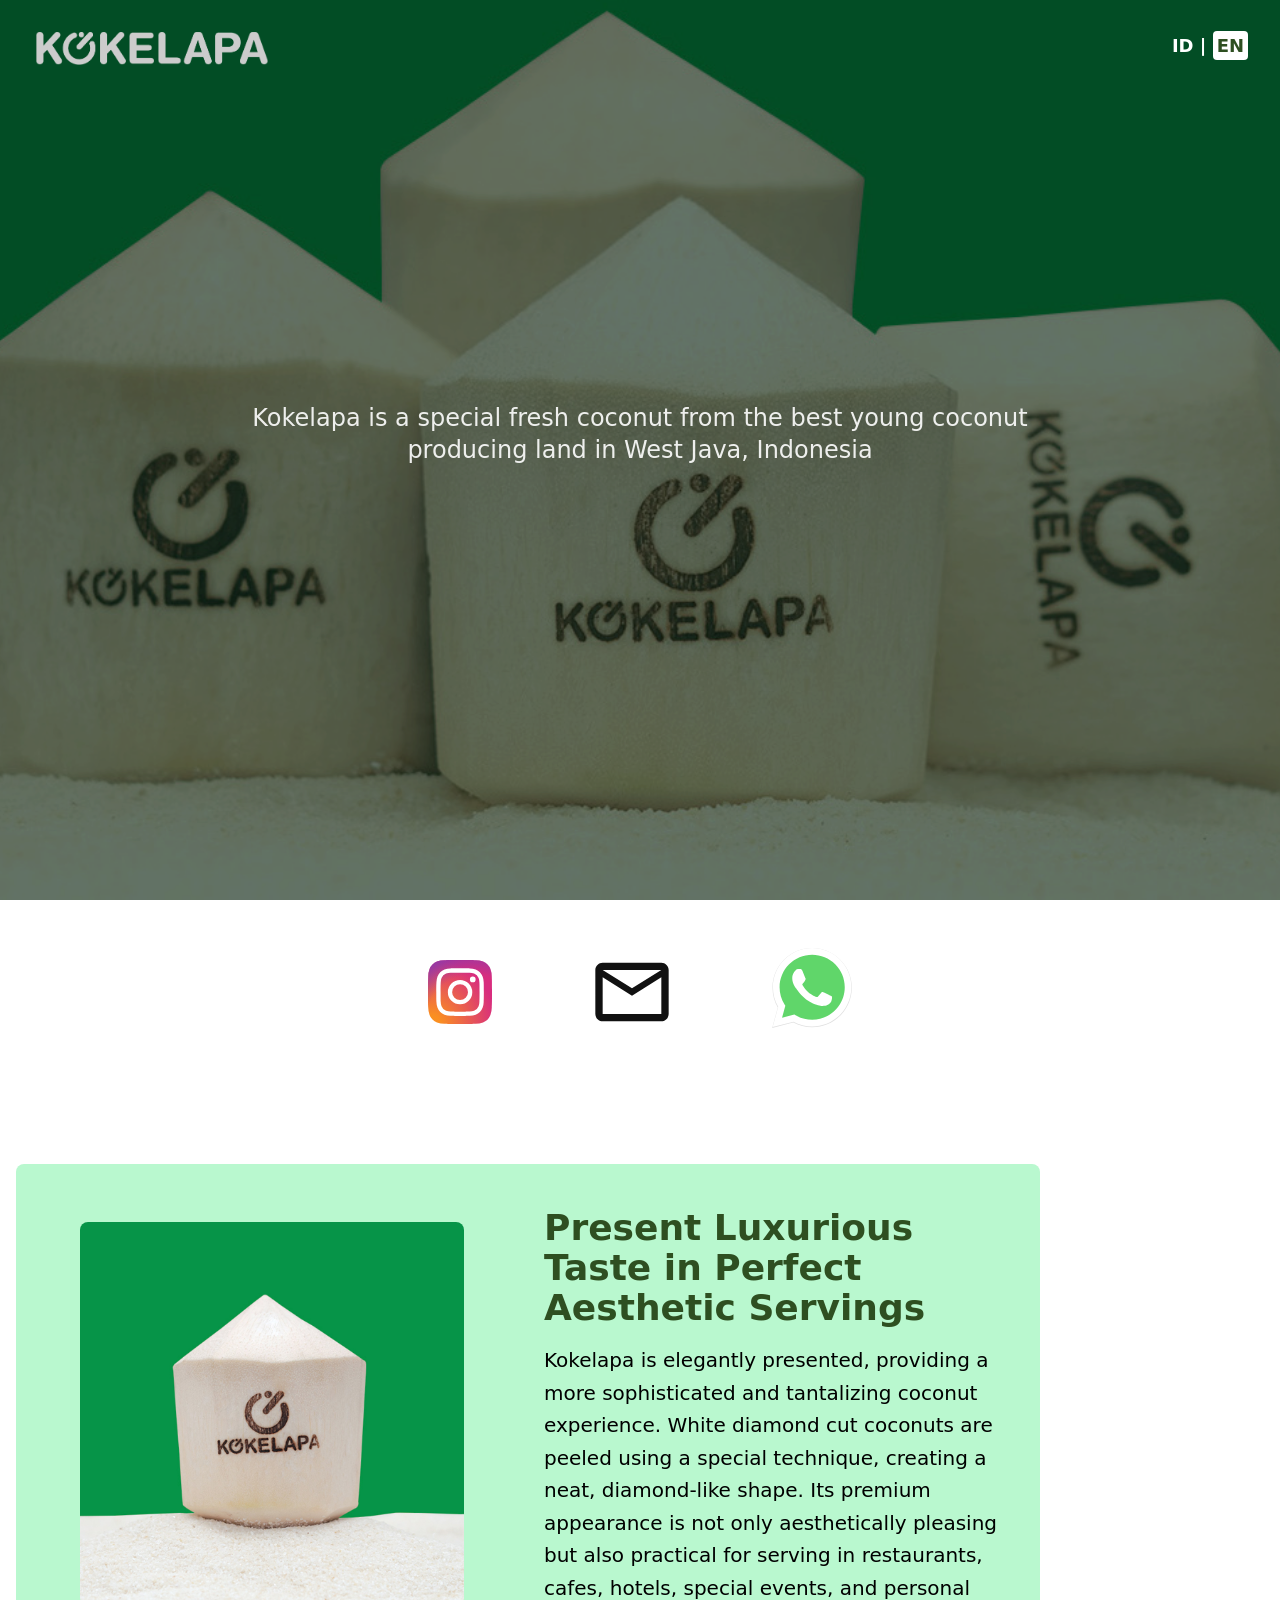
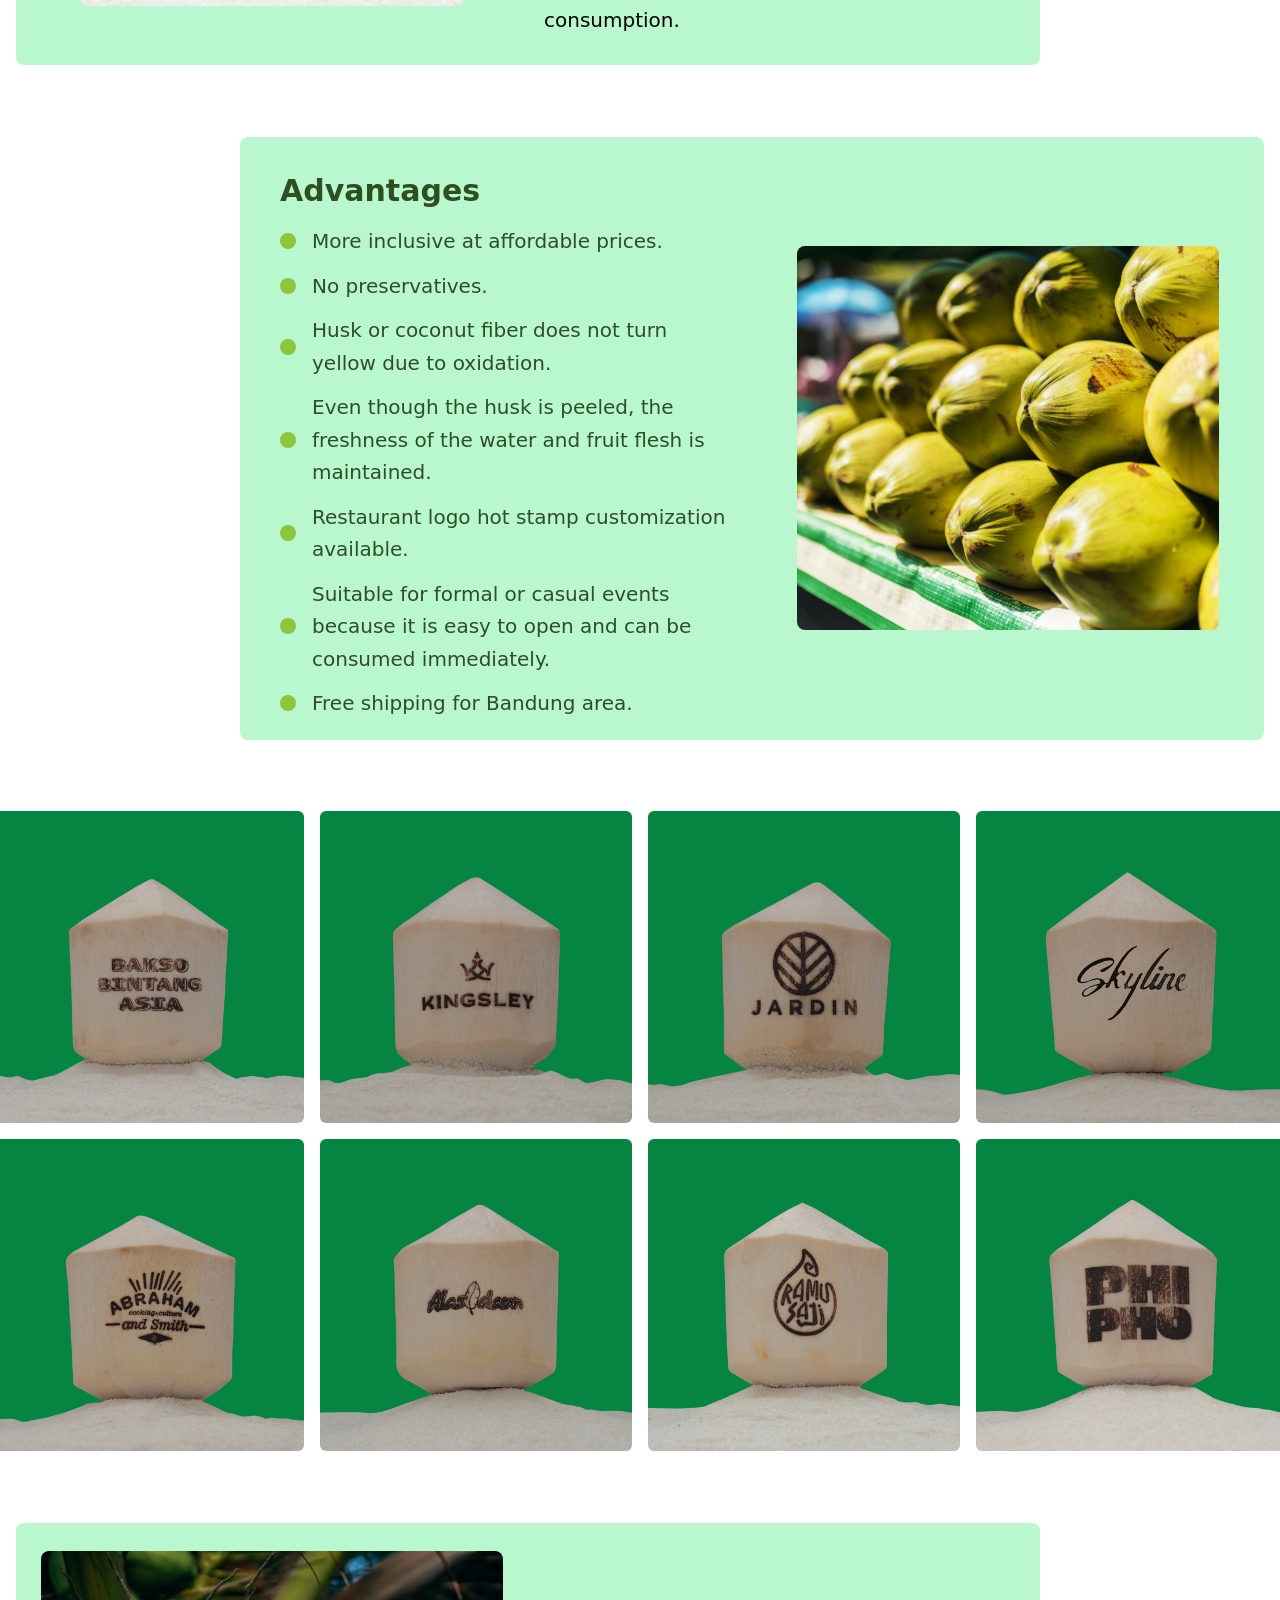
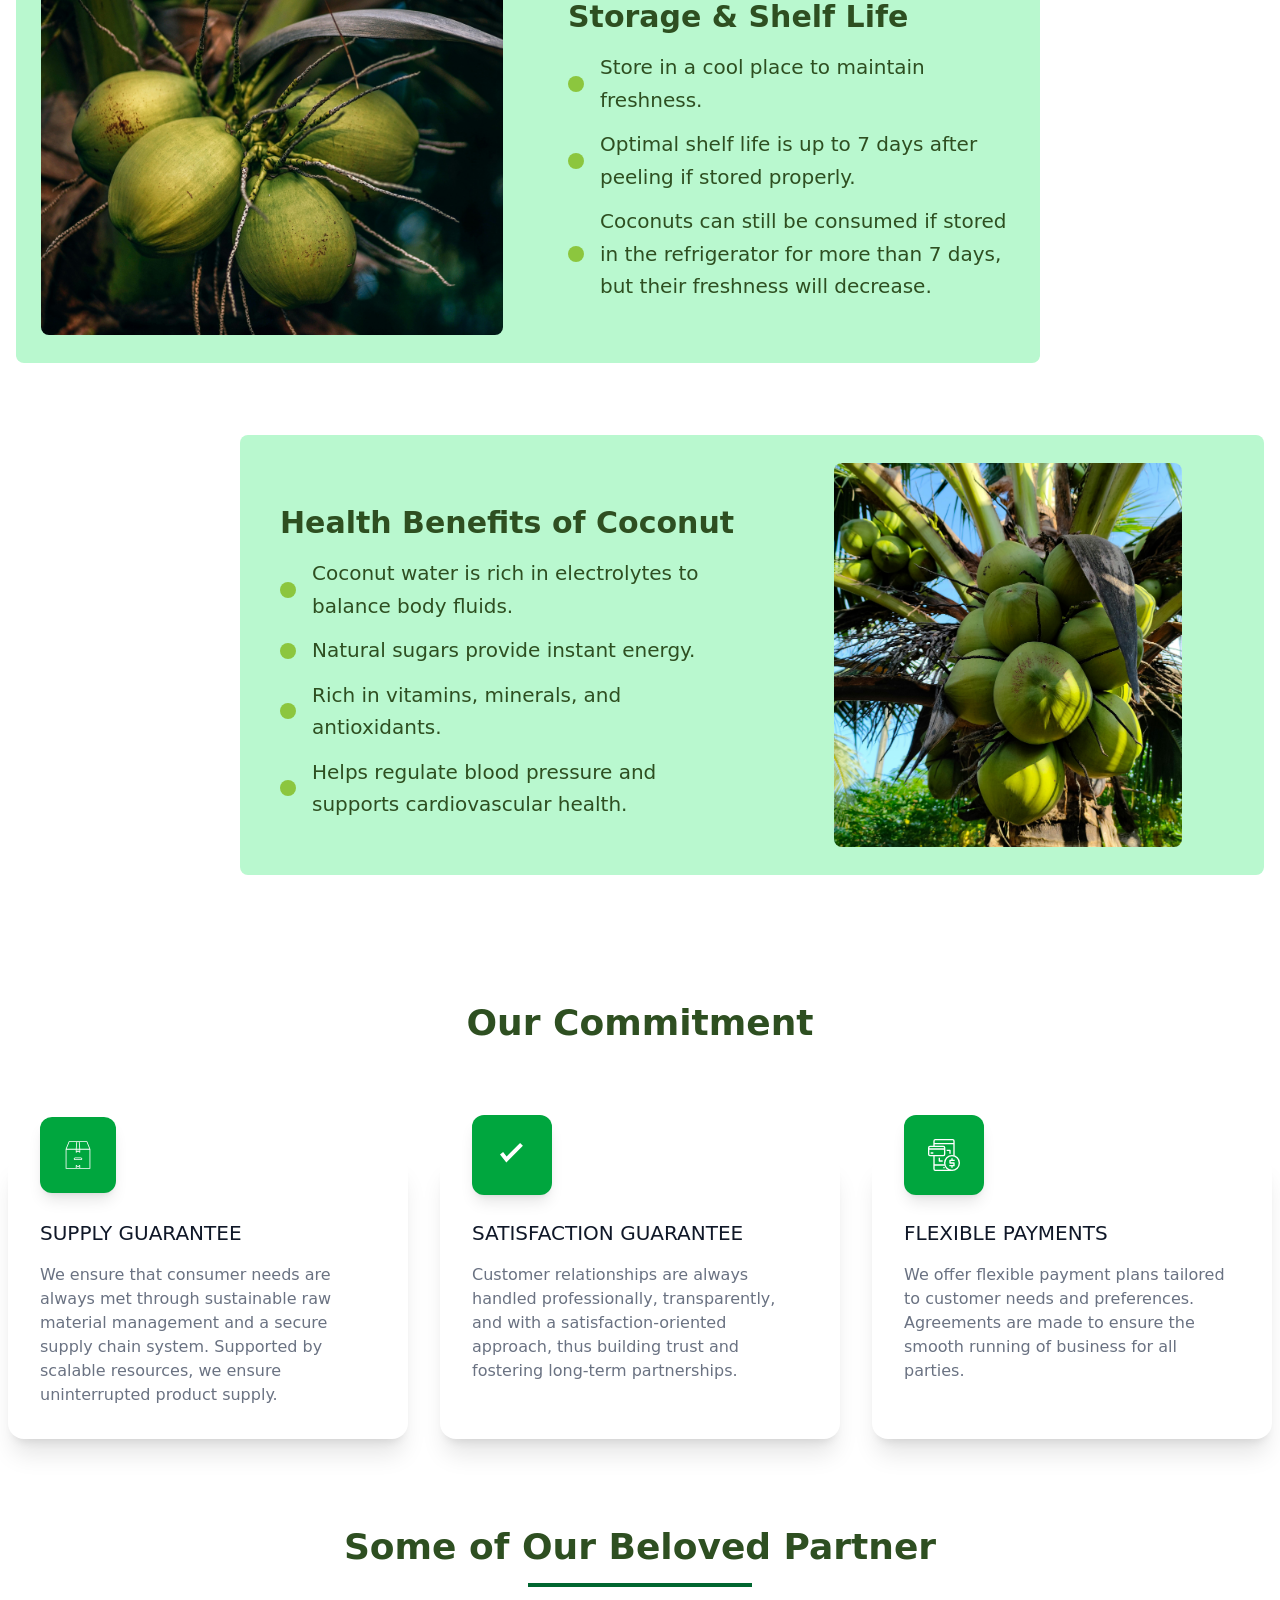
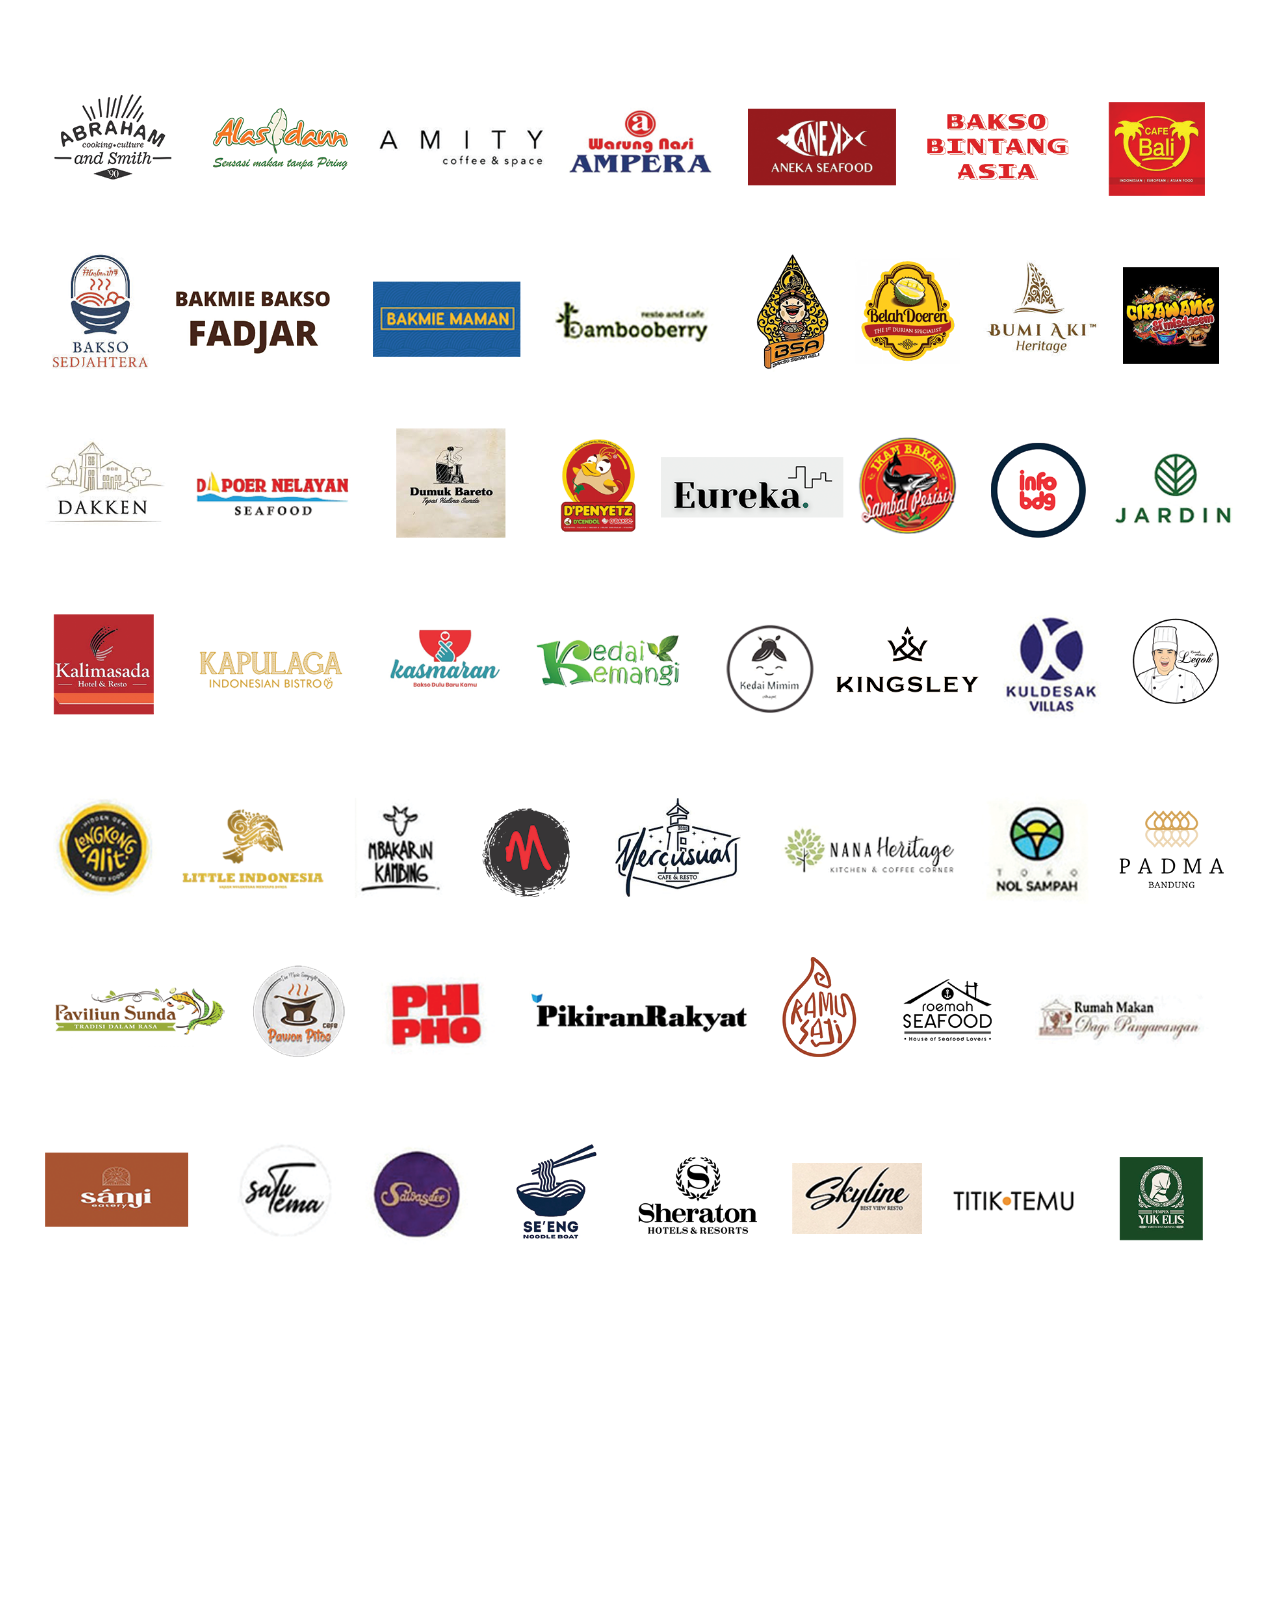
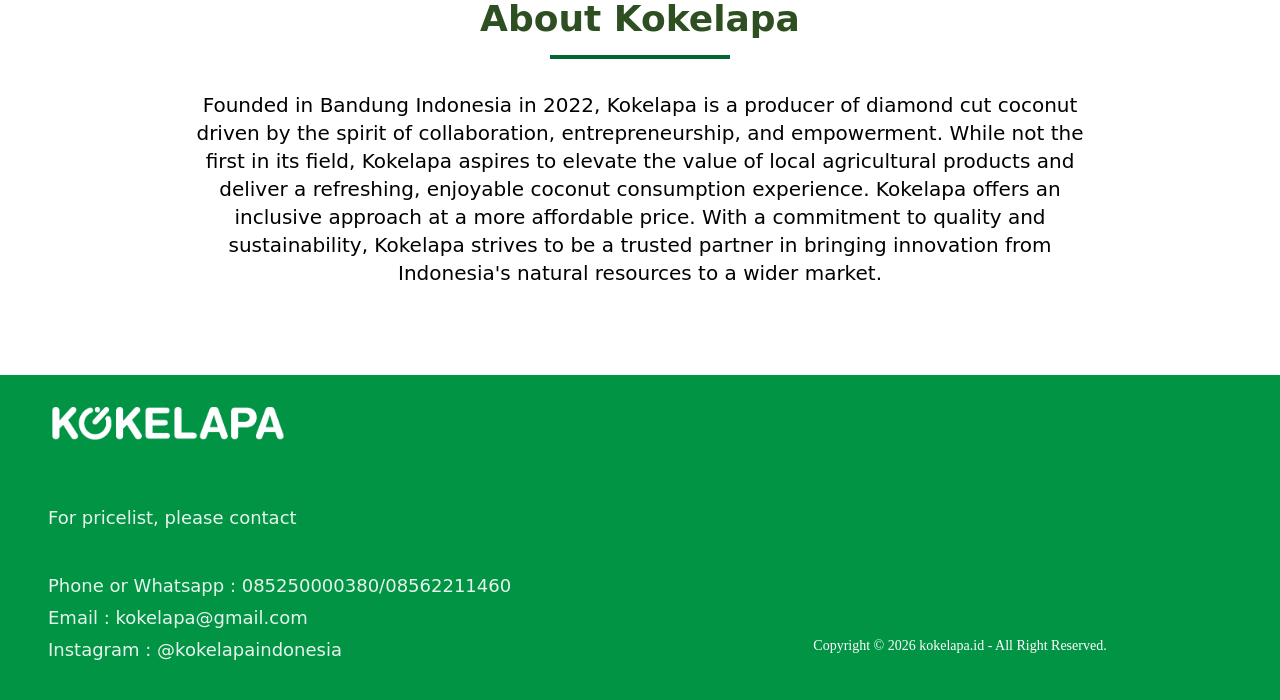
==== en/index.html @ 75dbfff6 "Update version english kokelapa" ====
<!doctype html>
<html lang="id-ID">
    <head>
    <meta charset="UTF-8"/>
    <meta name="viewport" content="width=device-width, initial-scale=1.0"/>
    <link rel="stylesheet" href="../assets/css/style.css" />
    <link href="../assets/images/favicon.png" rel="icon" type="image/ico" />
    <meta name="thumbnailUrl" content="../assets/images/shareicon.png" itemprop="thumbnailUrl" /> <!-- should update -->
    <link href="../assets/images/shareicon.jpg" /> <!-- should update -->
    <meta itemprop="image" content="../assets/imags/shareicon.png" /> <!-- should update -->
    <meta property="og:image" content="../assets/imags/shareicon.png" /> <!-- should update -->
    <meta name="twitter:image" content="../assets/imags/shareicon.png" /> <!-- should update -->
    <title>Kokelapa - Kelapa muda segar spesial dari tanah penghasil kelapa muda terbaik di Jawa Barat</title>
    <meta name="keywords" content="Kusen Aluminium Bandung, Jendela Aluminium Bandung, Pintu Sliding Bandung, harga jendela aluminium, harga pintu aluminium geser, pintu kusen aluminium, harga kusen dan pintu aluminium, harga kusen pintu aluminium, harga pintu geser aluminium, harga pintu sliding aluminium, pintu aluminium kamar mandi, jasa pasang kusen aluminium, harga kusen jendela aluminium, harga pintu kaca aluminium, pintu aluminium kaca, pintu aluminium minimalis, harga pintu aluminium kamar mandi, harga pintu kamar mandi aluminium, jual pintu aluminium, harga kusen aluminium per meter, pintu aluminium geser, harga jendela aluminium per meter, aluminium kusen, harga kusen jendela aluminium per meter, jendela aluminium, jual kusen aluminium, tukang kusen aluminium, harga jendela aluminium per m2, harga pintu dan kusen aluminium, jendela aluminium harga, pintu aluminium harga, pintu jendela aluminium, pintu kaca aluminium, pintu kamar mandi aluminium, harga kusen alumunium, jendela alumunium, kusen almunium, kusen aluminium harga, kusen jendela aluminium, pintu alumunium, harga pintu aluminium, pintu aluminium, jendela upvc conch, harga bahan kusen aluminium per batang, harga kusen aluminium per batang, pintu aluminum, alamat toko kusen aluminium di bandung, harga kusen aluminium di bandung, pintu geser aluminium, pintu lipat aluminium, kusen dan pintu aluminium, pintu sliding aluminium, aluminium bandung, jual jendela aluminium bandung, jasa kusen aluminium, nako aluminium, harga pintu aluminium per m2, desain aluminium, pasang kusen aluminium bandung, harga kusen jendela aluminium bandung, jasa pasang kusen aluminium bandung, pintu kaca aluminium bandung, harga bahan kusen aluminium bandung, harga kusen pintu aluminium bandung, toko kusen aluminium bandung, pintu kamar mandi aluminium bandung, harga pintu geser aluminium bandung, kusen aluminium cimahi, harga pintu aluminium 2 pintu, harga engineering door, kusen aluminium bandung timur, harga kusen pintu aluminium per meter, jual kusen aluminium bekas bandung, toko pintu aluminium terdekat, toko jendela aluminium terdekat, tukang kusen aluminium terdekat, harga pintu aluminium per unit, harga kusen aluminium per meter di bandung, pintu sliding aluminium 1 daun, jual kusen aluminium terdekat, jasa tukang kusen aluminium, harga kusen aluminium bandung 2020, pintu casement, harga 1 set kusen pintu aluminium, harga jendela aluminium sudah jadi, kusen aluminium bekas bandung, kusen pintu aluminium terdekat, toko kusen aluminium terdekat, kusen aluminium terdekat, Pintu aluminium berkualitas, tukang pintu aluminium terdekat, jual pintu aluminium terdekat, jendela aluminium terdekat, pintu sliding alexindo, harga kusen aluminium bandung 2021, harga pintu aluminium 2022, harga kusen aluminium 2022, besi berkualitas tinggi, harga inkalum per meter, Desain kusen aluminium modern, Pemasangan kusen aluminium, Kusen aluminium berkualitas, Kusen aluminium anti rayap" itemprop="keywords"> <!-- should update -->
    <meta property="og:title" content="Kelapa muda segar spesial dari tanah penghasil kelapa muda terbaik di Jawa Barat" />
    <meta name="twitter:title" content="Kelapa muda segar spesial dari tanah penghasil kelapa muda terbaik di Jawa Barat" />
    <meta name="description" content="Kelapa muda segar spesial dari tanah penghasil kelapa muda terbaik di Jawa Barat" itemprop="description">
    <link rel="canonical" href="https://kokelapa.id" />
    <meta name="robots" content="index,follow" />
    <meta name="googlebot-news" content="index,follow" />
    <meta name="googlebot" content="index,follow" />
    <meta name="language" content="id" />
    <meta name="geo.country" content="id" />
    <meta http-equiv="content-language" content="In-Id" />
    <meta name="geo.placename" content="Indonesia" />
    <meta name="theme-color" content="#009444">
    </head>
    <body>
        <!-- Start Headline -->
        <section class="@container">
            <div class="relative @xs:@sm:h-[75vh] @md:@lg:@xl:@2xl:h-screen w-full flex items-center justify-center bg-green-700 overflow-hidden">
                <div class="absolute inset-0 z-0">
                    <img src="../assets/images/kokelapa-34.jpg" alt="headline" class="w-full h-full object-cover object-center opacity-80" style="filter: brightness(.8);"/>
                    <div class="absolute inset-0 px-8 py-8 bg-black/20">
                        <img src="../assets/images/logo_kokelapa_white.png" alt="headline" class="w-60 object-cover object-center @xs:@sm:hidden @md:@lg:@xl:@2xl:block">
                    </div>
                    <div class="absolute inset-0 right-0 px-8 py-8 bg-black/20">
                        <p class="font-extrabold text-lg object-center object-cover text-right text-white">
                            <a href="../" target="_blank" aria-label="Bahasa Indonesia">ID</a> | <a href="#" class="bg-white text-greenlantern p-1 rounded-sm" target="_blank" aria-label="Bahasa Inggris">EN</a>
                        </p>
                    </div>
                </div>
                <div class="relative z-10 text-center px-4 max-w-4xl">
                    <h1 class="@3xs:@2xs:@xs:@sm:@xs:@sm:text-base @md:@lg:@xl:@2xl:text-2xl text-white/90 mb-8 font-medium">Kokelapa is a special fresh coconut from the best young coconut producing land in West Java, Indonesia</h1>
                </div>
            </div>
        </section>
        <!-- End Headline -->

        <!-- Start Action Call -->
        <section class="@container">
            <div class="flex items-center justify-center">
                <div class="pb-14 relative"> 
                    <div class="max-w-full mx-auto relative py-12"> 
                        <div class="max-w-xl mx-auto text-center flex @3xs:@2xs:@xs:@sm:gap-10 @md:@lg:@xl:@xl:@2xl:gap-24"> 
                            <a class="flex justify-center items-center" href="https://www.instagram.com/kokelapaindonesia/" aria-label="Instagram Kokelapa" target="_blank">
                                <svg xmlns="http://www.w3.org/2000/svg" class="w-16 h-16" viewBox="0 0 102 102" id="instagram">
                                    <defs>
                                        <radialGradient id="a" cx="6.601" cy="99.766" r="129.502" gradientUnits="userSpaceOnUse">
                                        <stop offset=".09" stop-color="#fa8f21"></stop>
                                        <stop offset=".78" stop-color="#d82d7e"></stop>
                                        </radialGradient>
                                        <radialGradient id="b" cx="70.652" cy="96.49" r="113.963" gradientUnits="userSpaceOnUse">
                                        <stop offset=".64" stop-color="#8c3aaa" stop-opacity="0"></stop>
                                        <stop offset="1" stop-color="#8c3aaa"></stop>
                                        </radialGradient>
                                    </defs>
                                    <path fill="url(#a)" d="M25.865,101.639A34.341,34.341,0,0,1,14.312,99.5a19.329,19.329,0,0,1-7.154-4.653A19.181,19.181,0,0,1,2.5,87.694,34.341,34.341,0,0,1,.364,76.142C.061,69.584,0,67.617,0,51s.067-18.577.361-25.14A34.534,34.534,0,0,1,2.5,14.312,19.4,19.4,0,0,1,7.154,7.154,19.206,19.206,0,0,1,14.309,2.5,34.341,34.341,0,0,1,25.862.361C32.422.061,34.392,0,51,0s18.577.067,25.14.361A34.534,34.534,0,0,1,87.691,2.5a19.254,19.254,0,0,1,7.154,4.653A19.267,19.267,0,0,1,99.5,14.309a34.341,34.341,0,0,1,2.14,11.553c.3,6.563.361,8.528.361,25.14s-.061,18.577-.361,25.14A34.5,34.5,0,0,1,99.5,87.694,20.6,20.6,0,0,1,87.691,99.5a34.342,34.342,0,0,1-11.553,2.14c-6.557.3-8.528.361-25.14.361s-18.577-.058-25.134-.361"></path>
                                    <path fill="url(#b)" d="M25.865,101.639A34.341,34.341,0,0,1,14.312,99.5a19.329,19.329,0,0,1-7.154-4.653A19.181,19.181,0,0,1,2.5,87.694,34.341,34.341,0,0,1,.364,76.142C.061,69.584,0,67.617,0,51s.067-18.577.361-25.14A34.534,34.534,0,0,1,2.5,14.312,19.4,19.4,0,0,1,7.154,7.154,19.206,19.206,0,0,1,14.309,2.5,34.341,34.341,0,0,1,25.862.361C32.422.061,34.392,0,51,0s18.577.067,25.14.361A34.534,34.534,0,0,1,87.691,2.5a19.254,19.254,0,0,1,7.154,4.653A19.267,19.267,0,0,1,99.5,14.309a34.341,34.341,0,0,1,2.14,11.553c.3,6.563.361,8.528.361,25.14s-.061,18.577-.361,25.14A34.5,34.5,0,0,1,99.5,87.694,20.6,20.6,0,0,1,87.691,99.5a34.342,34.342,0,0,1-11.553,2.14c-6.557.3-8.528.361-25.14.361s-18.577-.058-25.134-.361"></path>
                                    <path fill="#fff" d="M461.114,477.413a12.631,12.631,0,1,1,12.629,12.632,12.631,12.631,0,0,1-12.629-12.632m-6.829,0a19.458,19.458,0,1,0,19.458-19.458,19.457,19.457,0,0,0-19.458,19.458m35.139-20.229a4.547,4.547,0,1,0,4.549-4.545h0a4.549,4.549,0,0,0-4.547,4.545m-30.99,51.074a20.943,20.943,0,0,1-7.037-1.3,12.547,12.547,0,0,1-7.193-7.19,20.923,20.923,0,0,1-1.3-7.037c-.184-3.994-.22-5.194-.22-15.313s.04-11.316.22-15.314a21.082,21.082,0,0,1,1.3-7.037,12.54,12.54,0,0,1,7.193-7.193,20.924,20.924,0,0,1,7.037-1.3c3.994-.184,5.194-.22,15.309-.22s11.316.039,15.314.221a21.082,21.082,0,0,1,7.037,1.3,12.541,12.541,0,0,1,7.193,7.193,20.926,20.926,0,0,1,1.3,7.037c.184,4,.22,5.194.22,15.314s-.037,11.316-.22,15.314a21.023,21.023,0,0,1-1.3,7.037,12.547,12.547,0,0,1-7.193,7.19,20.925,20.925,0,0,1-7.037,1.3c-3.994.184-5.194.22-15.314.22s-11.316-.037-15.309-.22m-.314-68.509a27.786,27.786,0,0,0-9.2,1.76,19.373,19.373,0,0,0-11.083,11.083,27.794,27.794,0,0,0-1.76,9.2c-.187,4.04-.229,5.332-.229,15.623s.043,11.582.229,15.623a27.793,27.793,0,0,0,1.76,9.2,19.374,19.374,0,0,0,11.083,11.083,27.813,27.813,0,0,0,9.2,1.76c4.042.184,5.332.229,15.623.229s11.582-.043,15.623-.229a27.8,27.8,0,0,0,9.2-1.76,19.374,19.374,0,0,0,11.083-11.083,27.716,27.716,0,0,0,1.76-9.2c.184-4.043.226-5.332.226-15.623s-.043-11.582-.226-15.623a27.786,27.786,0,0,0-1.76-9.2,19.379,19.379,0,0,0-11.08-11.083,27.748,27.748,0,0,0-9.2-1.76c-4.041-.185-5.332-.229-15.621-.229s-11.583.043-15.626.229" transform="translate(-422.637 -426.196)"></path>
                                </svg>
                            </a>
                            <a class="flex justify-center items-center" href="mailto:kokelapa@gmail.com" aria-label="Email Kokelapa" target="_blank">
                                <svg xmlns="http://www.w3.org/2000/svg" class="w-22 h-22" viewBox="0 0 24 24" id="email">
                                    <path fill="none" d="M0 0h24v24H0V0z"></path>
                                    <path fill="#111" d="M22 6c0-1.1-.9-2-2-2H4c-1.1 0-2 .9-2 2v12c0 1.1.9 2 2 2h16c1.1 0 2-.9 2-2V6zm-2 0l-8 5-8-5h16zm0 12H4V8l8 5 8-5v10z"></path>
                                </svg>
                            </a>
                            <a href="https://api.whatsapp.com/send/?phone=6285250000380&text=Halo+kokelapa&type=phone_number&app_absent=0" target="_blank" aria-label="Whatsapp Kokelapa">
                                <svg xmlns="http://www.w3.org/2000/svg" class="w-20 h-20" viewBox="0 0 1219.547 1225.016" id="whatsapp">
                                    <path fill="#E0E0E0" d="M1041.858 178.02C927.206 63.289 774.753.07 612.325 0 277.617 0 5.232 272.298 5.098 606.991c-.039 106.986 27.915 211.42 81.048 303.476L0 1225.016l321.898-84.406c88.689 48.368 188.547 73.855 290.166 73.896h.258.003c334.654 0 607.08-272.346 607.222-607.023.056-162.208-63.052-314.724-177.689-429.463zm-429.533 933.963h-.197c-90.578-.048-179.402-24.366-256.878-70.339l-18.438-10.93-191.021 50.083 51-186.176-12.013-19.087c-50.525-80.336-77.198-173.175-77.16-268.504.111-278.186 226.507-504.503 504.898-504.503 134.812.056 261.519 52.604 356.814 147.965 95.289 95.36 147.728 222.128 147.688 356.948-.118 278.195-226.522 504.543-504.693 504.543z"></path>
                                    <linearGradient id="a" x1="609.77" x2="609.77" y1="1190.114" y2="21.084" gradientUnits="userSpaceOnUse">
                                        <stop offset="0" stop-color="#20b038"></stop>
                                        <stop offset="1" stop-color="#60d66a"></stop>
                                    </linearGradient>
                                    <path fill="#60D66A" d="M27.875 1190.114l82.211-300.18c-50.719-87.852-77.391-187.523-77.359-289.602.133-319.398 260.078-579.25 579.469-579.25 155.016.07 300.508 60.398 409.898 169.891 109.414 109.492 169.633 255.031 169.57 409.812-.133 319.406-260.094 579.281-579.445 579.281-.023 0 .016 0 0 0h-.258c-96.977-.031-192.266-24.375-276.898-70.5l-307.188 80.548z"></path>
                                    <path fill="#FFF" fill-rule="evenodd" d="M462.273 349.294c-11.234-24.977-23.062-25.477-33.75-25.914-8.742-.375-18.75-.352-28.742-.352-10 0-26.25 3.758-39.992 18.766-13.75 15.008-52.5 51.289-52.5 125.078 0 73.797 53.75 145.102 61.242 155.117 7.5 10 103.758 166.266 256.203 226.383 126.695 49.961 152.477 40.023 179.977 37.523s88.734-36.273 101.234-71.297c12.5-35.016 12.5-65.031 8.75-71.305-3.75-6.25-13.75-10-28.75-17.5s-88.734-43.789-102.484-48.789-23.75-7.5-33.75 7.516c-10 15-38.727 48.773-47.477 58.773-8.75 10.023-17.5 11.273-32.5 3.773-15-7.523-63.305-23.344-120.609-74.438-44.586-39.75-74.688-88.844-83.438-103.859-8.75-15-.938-23.125 6.586-30.602 6.734-6.719 15-17.508 22.5-26.266 7.484-8.758 9.984-15.008 14.984-25.008 5-10.016 2.5-18.773-1.25-26.273s-32.898-81.67-46.234-111.326z" clip-rule="evenodd"></path>
                                    <path fill="#FFF" d="M1036.898 176.091C923.562 62.677 772.859.185 612.297.114 281.43.114 12.172 269.286 12.039 600.137 12 705.896 39.633 809.13 92.156 900.13L7 1211.067l318.203-83.438c87.672 47.812 186.383 73.008 286.836 73.047h.255.003c330.812 0 600.109-269.219 600.25-600.055.055-160.343-62.328-311.108-175.649-424.53zm-424.601 923.242h-.195c-89.539-.047-177.344-24.086-253.93-69.531l-18.227-10.805-188.828 49.508 50.414-184.039-11.875-18.867c-49.945-79.414-76.312-171.188-76.273-265.422.109-274.992 223.906-498.711 499.102-498.711 133.266.055 258.516 52 352.719 146.266 94.195 94.266 146.031 219.578 145.992 352.852-.118 274.999-223.923 498.749-498.899 498.749z"></path>
                                </svg>
                            </a>
                        </div>                     
                    </div>
                </div>
            </div>
        </section>
        <!-- End Action Call -->

        <!-- Start First Section -->
        <section class="@container my-6 flex justify-start items-center @xs:@sm:justify-center">
            <div class="bg-green-200 rounded-lg py-3 @md:@lg:@xl:@xl:@2xl:mx-4 @md:@lg:@xl:@2xl:w-4/5 @3xs:@2xs:@xs:@sm:mx-2 @3xs:@2xs:@xs:@sm:w-auto">
                <div class="grid grid-cols-4">
                    <div class="@xs:@sm:col-span-4 @md:@lg:@xl:@2xl:col-span-2 @xs:@sm:mx-4 @md:@lg:@xl:@2xl:mx-4 @xs:@sm:my-5 @md:@lg:@xl:@2xl:my-4 flex items-center justify-center"> 
                        <img src="../assets/images/kokelapa-33.jpg" alt="kokelapa image" class="w-auto h-96 rounded-lg object-cover object-center"/>
                    </div>
                    <div class="@xs:@sm:col-span-4 @md:@lg:@xl:@2xl:col-span-2 @xs:@sm:mx-4 @md:@lg:@xl:@2xl:mx-4 @xs:@sm:my-2 @md:@lg:@xl:@2xl:my-4"> 
                        <div class="relative">
                            <h2 class="@xs:@sm:text-xl @md:@lg:@xl:@2xl:text-4xl @xs:@sm:my-4 font-extrabold @xs:@sm:text-center @md:@lg:@xl:@2xl:text-left text-greenlantern">Present Luxurious Taste in Perfect Aesthetic Servings</h2>
                            <p class="@xs:@sm:text-base @md:@lg:@xl:@2xl:text-xl font-normal @xs:@sm:text-center @md:@lg:@xl:@2xl:text-left text-black leading-relaxed">Kokelapa is elegantly presented, providing a more sophisticated and tantalizing coconut experience. White diamond cut coconuts are peeled using a special technique, creating a neat, diamond-like shape. Its premium appearance is not only aesthetically pleasing but also practical for serving in restaurants, cafes, hotels, special events, and personal consumption.</p>
                        </div>           
                    </div>
                </div>
            </div>
        </section>
        <!-- End First Section -->

        <!-- Start Second Section -->
        <section class="@container my-6 flex justify-end items-center @xs:@sm:justify-center mt-18">
            <div class="bg-green-200 rounded-lg py-3 @md:@lg:@xl:@xl:@2xl:mx-4 right-0 @md:@lg:@xl:@2xl:w-4/5 @xs:@sm:mx-2 @xs:@sm:w-auto @xs:@sm:justify-center @md:@lg:@xl:@2xl:justify-end-safe">
                <div class="grid grid-cols-4">
                    <div class="@xs:@sm:col-span-4 @md:@lg:@xl:@2xl:col-span-2 @xs:@sm:mx-4 @md:@lg:@xl:@2xl:ml-10 @xs:@sm:my-2 @md:@lg:@xl:@2xl:my-2 flex items-center justify-center"> 
                        <div class="relative">
                            <h2 class="@xs:@sm:text-3xl @md:@lg:@xl:@2xl:text-3xl @xs:@sm:my-4 font-extrabold @xs:@sm:text-center @md:@lg:@xl:@2xl:text-left text-greenlantern">Advantages</h2>
                            <ul class="flex flex-col gap-3">
                                <li class="flex items-center gap-4">
                                    <span class="w-4 h-4 min-w-4 rounded-full bg-greenlime"></span>
                                    <p class="text-greenlantern text-lg md:text-xl font-medium leading-relaxed">More inclusive at affordable prices.</p>
                                </li>

                                <li class="flex items-center gap-4">
                                    <span class="w-4 h-4 min-w-4 rounded-full bg-greenlime"></span>
                                    <p class="text-greenlantern text-lg md:text-xl font-medium leading-relaxed">No preservatives.</p>
                                </li>

                                <li class="flex items-center gap-4">
                                    <span class="w-4 h-4 min-w-4 rounded-full bg-greenlime"></span>
                                    <p class="text-greenlantern text-lg md:text-xl font-medium leading-relaxed">Husk or coconut fiber does not turn yellow due to oxidation.</p>
                                </li>

                                <li class="flex items-center gap-4">
                                    <span class="w-4 h-4 min-w-4 rounded-full bg-greenlime"></span>
                                    <p class="text-greenlantern text-lg md:text-xl font-medium leading-relaxed">Even though the husk is peeled, the freshness of the water and fruit flesh is maintained.</p>
                                </li>

                                <li class="flex items-center gap-4">
                                    <span class="w-4 h-4 min-w-4 rounded-full bg-greenlime"></span>
                                    <p class="text-greenlantern text-lg md:text-xl font-medium leading-relaxed">Restaurant logo hot stamp customization available.</p>
                                </li>

                                <li class="flex items-center gap-4">
                                    <span class="w-4 h-4 min-w-4 rounded-full bg-greenlime"></span>
                                    <p class="text-greenlantern text-lg md:text-xl font-medium leading-relaxed">Suitable for formal or casual events because it is easy to open and can be consumed immediately.</p>
                                </li>

                                <li class="flex items-center gap-4">
                                    <span class="w-4 h-4 min-w-4 rounded-full bg-greenlime"></span>
                                    <p class="text-greenlantern text-lg md:text-xl font-medium leading-relaxed">Free shipping for Bandung area.</p>
                                </li>
                            </ul>
                        </div>           
                    </div>
                    <div class="@xs:@sm:col-span-4 @3xs:@2xs:@xs:@sm:order-first @md:@lg:@xl:@2xl:order-last @md:@lg:@xl:@2xl:col-span-2 @xs:@sm:mx-4 @md:@lg:@xl:@2xl:mx-4 @xs:@sm:my-5 @md:@lg:@xl:@2xl:my-4 flex items-center justify-center"> 
                        <img src="../assets/images/kelapa-utuh-1.jpg" alt="kokelapa image" class="w-auto h-96 rounded-lg object-cover object-center"/>
                    </div>
                </div>
            </div>
        </section>
        <!-- End Second Section -->

        <!-- Start Carousel Section -->
        <section class="@container max-w-7xl mx-auto relative mt-18">
            <div class="grid grid-cols-4 gap-4 @3xs:@2xs:@xs:@sm:mx-4">
                <div class="col-span-4 flex justify-center @3xs:@2xs:@xs:@sm:gap-1 @md:@lg:@xl:@2xl:gap-4">
                    <img class="rounded-md @3xs:@2xs:@xs:@sm:w-1/4 @md:@lg:@xl:@2xl:w-1/4 brightness-90" alt="Kokelapa Bakso Bintang Asia" src="../assets/images/kokelapa-39.jpg">
                    <img class="rounded-md @3xs:@2xs:@xs:@sm:w-1/4 @md:@lg:@xl:@2xl:w-1/4 brightness-90" alt="Kokalapa Kingsley" src="../assets/images/kokelapa-40.jpg">
                    <img class="rounded-md @3xs:@2xs:@xs:@sm:w-1/4 @md:@lg:@xl:@2xl:w-1/4 brightness-90" alt="Kokalapa Jardin" src="../assets/images/kokelapa-41.jpg">
                    <img class="rounded-md @3xs:@2xs:@xs:@sm:w-1/4 @md:@lg:@xl:@2xl:w-1/4 brightness-90" alt="Kokalapa Skyline" src="../assets/images/kokelapa-42.jpg">
                </div>
                <div class="col-span-4 flex justify-center @3xs:@2xs:@xs:@sm:gap-1 @md:@lg:@xl:@2xl:gap-4">
                    <img class="rounded-md @3xs:@2xs:@xs:@sm:w-1/4 @md:@lg:@xl:@2xl:w-1/4 brightness-90" alt="Kokalapa Abraham and Smith" src="../assets/images/kokelapa-43.jpg">
                    <img class="rounded-md @3xs:@2xs:@xs:@sm:w-1/4 @md:@lg:@xl:@2xl:w-1/4 brightness-90" alt="Kokalapa Alas Daun" src="../assets/images/kokelapa-44.jpg">
                    <img class="rounded-md @3xs:@2xs:@xs:@sm:w-1/4 @md:@lg:@xl:@2xl:w-1/4 brightness-90" alt="Kokalapa Ramu Saji" src="../assets/images/kokelapa-45.jpg">
                    <img class="rounded-md @3xs:@2xs:@xs:@sm:w-1/4 @md:@lg:@xl:@2xl:w-1/4 brightness-90" alt="Kokalapa Phi Pho" src="../assets/images/kokelapa-46.jpg">
                </div>
            </div>
        </section>         
        <!-- End Carousel Section -->

        <!-- Start Third Section -->
        <section class="@container my-6 flex justify-start items-center @xs:@sm:justify-center mt-18">
            <div class="bg-green-200 rounded-lg py-3 @md:@lg:@xl:@xl:@2xl:mx-4 right-0 @md:@lg:@xl:@2xl:w-4/5 @xs:@sm:mx-2 @xs:@sm:w-auto @xs:@sm:justify-center @md:@lg:@xl:@2xl:justify-end-safe">
                <div class="grid grid-cols-4">
                    <div class="@xs:@sm:col-span-4 @md:@lg:@xl:@2xl:col-span-2 @xs:@sm:mx-4 @md:@lg:@xl:@2xl:mx-4 @xs:@sm:my-5 @md:@lg:@xl:@2xl:my-4 flex items-center justify-center"> 
                        <img src="../assets/images/kelapa-utuh-2.jpg" alt="kokelapa image" class="w-auto h-96 rounded-lg object-cover object-center"/>
                    </div>
                    <div class="@xs:@sm:col-span-4 @md:@lg:@xl:@2xl:col-span-2 @xs:@sm:mx-4 @md:@lg:@xl:@2xl:ml-10 @xs:@sm:my-2 @md:@lg:@xl:@2xl:my-2 flex items-center justify-center"> 
                        <div class="relative">
                            <h2 class="@xs:@sm:text-2xl @md:@lg:@xl:@2xl:text-3xl @xs:@sm:my-4 font-extrabold @xs:@sm:text-center @md:@lg:@xl:@2xl:text-left text-greenlantern">Storage & Shelf Life</h2>
                            <ul class="flex flex-col gap-3">
                                <li class="flex items-center gap-4">
                                    <span class="w-4 h-4 min-w-4 rounded-full bg-greenlime"></span>
                                    <p class="text-greenlantern text-base md:text-xl font-medium leading-relaxed">Store in a cool place to maintain freshness.</p>
                                </li>

                                <li class="flex items-center gap-4">
                                    <span class="w-4 h-4 min-w-4 rounded-full bg-greenlime"></span>
                                    <p class="text-greenlantern text-base md:text-xl font-medium leading-relaxed">Optimal shelf life is up to 7 days after peeling if stored properly.</p>
                                </li>

                                <li class="flex items-center gap-4">
                                    <span class="w-4 h-4 min-w-4 rounded-full bg-greenlime"></span>
                                    <p class="text-greenlantern text-base md:text-xl font-medium leading-relaxed">Coconuts can still be consumed if stored in the refrigerator for more than 7 days, but their freshness will decrease.</p>
                                </li>
                            </ul>
                        </div>           
                    </div>
                </div>
            </div>
        </section>
        <!-- End Third Section -->

        <!-- Start Fourth Section -->
        <section class="@container my-6 flex justify-end items-center @xs:@sm:justify-center mt-18">
            <div class="bg-green-200 rounded-lg py-3 @md:@lg:@xl:@xl:@2xl:mx-4 right-0 @md:@lg:@xl:@2xl:w-4/5 @xs:@sm:mx-2 @xs:@sm:w-auto @xs:@sm:justify-center @md:@lg:@xl:@2xl:justify-end-safe">
                <div class="grid grid-cols-4">
                    <div class="@xs:@sm:col-span-4 @md:@lg:@xl:@2xl:col-span-2 @xs:@sm:mx-4 @md:@lg:@xl:@2xl:ml-10 @xs:@sm:my-2 @md:@lg:@xl:@2xl:my-2 flex items-center justify-center"> 
                        <div class="relative">
                            <h2 class="@xs:@sm:text-3xl @md:@lg:@xl:@2xl:text-3xl @xs:@sm:my-4 font-extrabold @xs:@sm:text-center @md:@lg:@xl:@2xl:text-left text-greenlantern">Health Benefits of Coconut</h2>
                            <ul class="flex flex-col gap-3">
                                <li class="flex items-center gap-4">
                                    <span class="w-4 h-4 min-w-4 rounded-full bg-greenlime"></span>
                                    <p class="text-greenlantern text-base md:text-xl font-medium leading-relaxed">Coconut water is rich in electrolytes to balance body fluids.</p>
                                </li>

                                <li class="flex items-center gap-4">
                                    <span class="w-4 h-4 min-w-4 rounded-full bg-greenlime"></span>
                                    <p class="text-greenlantern text-base md:text-xl font-medium leading-relaxed">Natural sugars provide instant energy.</p>
                                </li>

                                <li class="flex items-center gap-4">
                                    <span class="w-4 h-4 min-w-4 rounded-full bg-greenlime"></span>
                                    <p class="text-greenlantern text-base md:text-xl font-medium leading-relaxed">Rich in vitamins, minerals, and antioxidants.</p>
                                </li>

                                <li class="flex items-center gap-4">
                                    <span class="w-4 h-4 min-w-4 rounded-full bg-greenlime"></span>
                                    <p class="text-greenlantern text-base md:text-xl font-medium leading-relaxed">Helps regulate blood pressure and supports cardiovascular health.</p>
                                </li>
                            </ul>
                        </div>           
                    </div>
                    <div class="@xs:@sm:col-span-4 @3xs:@2xs:@xs:@sm:order-first @md:@lg:@xl:@2xl:order-last @md:@lg:@xl:@2xl:col-span-2 @xs:@sm:mx-4 @md:@lg:@xl:@2xl:mx-4 @xs:@sm:my-5 @md:@lg:@xl:@2xl:my-4 flex items-center justify-center"> 
                        <img src="../assets/images/kelapa-utuh-3.jpg" alt="kokelapa image" class="w-auto h-96 rounded-lg object-cover object-center"/>
                    </div>
                </div>
            </div>
        </section>
        <!-- End Fourth Section -->

        <!-- Start Why Choise Us Section -->
        <section class="@container max-w-7xl mx-auto relative mt-18"> 
            <div class="pb-14 relative"> 
                <div class="max-w-full mx-auto px-4 @3xs:@2xs:@xs:@sm:py-6 @md:@lg:@xl:@xl:@2xl:py-14 relative"> 
                    <div class="max-w-4xl mx-auto text-center flex justify-center items-center"> 
                        <h2 class="text-3xl font-extrabold text-greenlantern sm:text-4xl">Our Commitment</h2><br/>
                    </div>                     
                </div>                 
            </div>
            <div class="grid grid-cols-1 gap-y-20 lg:grid-cols-3 lg:gap-y-0 lg:gap-x-8 @3xs:@2xs:@xs:@sm:mx-2"> 
                <div class="flex flex-col bg-white rounded-2xl shadow-xl"> 
                    <div class="flex-1 relative pt-16 px-6 pb-8 md:px-8"> 
                        <div class="-translate-y-1/2 absolute bg-green-600 inline-block p-5 rounded-xl shadow-lg top-0 transform"> 
                            <svg class="h-9 w-9" data-name="Layer 3" xmlns="http://www.w3.org/2000/svg" viewBox="0 0 128 128">
                                <path fill="#fff" d="M21.555 113.051h84.889a1.446 1.446 0 0 0 1.446-1.446V43.47a1.435 1.435 0 0 0-.13-.593L96.936 15.958a1.446 1.446 0 0 0-1.378-1.008H32.442a1.442 1.442 0 0 0-1.338.906L20.258 42.832c-.008.016-.011.034-.018.051l-.026.073a1.426 1.426 0 0 0-.1.514v68.13a1.446 1.446 0 0 0 1.441 1.451zm37.5-2.892v-6.417l.437.339 3.623 2.812a1.442 1.442 0 0 0 1.786-.018l3.6-2.793.437-.339v6.417zm45.94 0H71.833v-9.364a1.441 1.441 0 0 0-2.323-1.141l-2.769 2.146L64 103.927l-2.742-2.127-2.673-2.074a1.446 1.446 0 0 0-2.419 1.07v9.364H23V44.915h33.167v9.363a1.446 1.446 0 0 0 2.419 1.07l2.673-2.074L64 51.147l2.741 2.128 2.765 2.145a1.441 1.441 0 0 0 2.323-1.141v-9.364H105zM59.059 44.915h9.882v6.417l-.437-.339-3.6-2.793a1.443 1.443 0 0 0-1.786-.019L59.5 50.993l-.437.339zm45.25-2.892H71.724l-1.86-24.183h24.72zM64 17.841h2.968l1.86 24.183h-9.656l1.86-24.183zm-30.585 0h24.72l-1.86 24.183H23.691z"/>
                                <path fill="#fff" d="M53.472 72.883a4.639 4.639 0 0 0-3.288 1.366 4.643 4.643 0 0 0-1.369 3.285 4.665 4.665 0 0 0 4.654 4.654h21.059a4.638 4.638 0 0 0 3.195-1.281c.032-.027.063-.055.093-.085a4.641 4.641 0 0 0 1.366-3.288 4.642 4.642 0 0 0-1.362-3.278 4.641 4.641 0 0 0-3.282-1.366zm22.3 3.41a1.754 1.754 0 0 1 .513 1.243 1.758 1.758 0 0 1-.518 1.243l-.056.058a1.754 1.754 0 0 1-1.188.46H53.472a1.771 1.771 0 0 1-1.762-1.762 1.752 1.752 0 0 1 .513-1.243 1.756 1.756 0 0 1 1.243-.518h21.062a1.754 1.754 0 0 1 1.243.513z"/>
                            </svg>
                        </div>                         
                        <h3 class="text-xl font-medium text-gray-900">SUPPLY GUARANTEE</h3> 
                        <p class="mt-4 text-base text-gray-500">We ensure that consumer needs are always met through sustainable raw material management and a secure supply chain system. Supported by scalable resources, we ensure uninterrupted product supply.</p> 
                    </div>                     
                </div>                 
                <div class="flex flex-col bg-white rounded-2xl shadow-xl"> 
                    <div class="flex-1 relative pt-16 px-6 pb-8 md:px-8"> 
                        <div class="-translate-y-1/2 absolute bg-green-600 inline-block p-7 rounded-xl shadow-lg top-0 transform"> 
                            <svg class="h-6 w-6" xmlns="http://www.w3.org/2000/svg">
                                <path fill="#fff" d="M22.903 2.828 20.075 0 6.641 13.435 3.102 9.09 0 11.616l6.338 7.779L22.903 2.828z"/>
                            </svg>
                        </div>                         
                        <h3 class="text-xl font-medium text-gray-900">SATISFACTION GUARANTEE</h3> 
                        <p class="mt-4 text-base text-gray-500">Customer relationships are always handled professionally, transparently, and with a satisfaction-oriented approach, thus building trust and fostering long-term partnerships.</p> 
                    </div>                     
                </div>                 
                <div class="flex flex-col bg-white rounded-2xl shadow-xl"> 
                    <div class="flex-1 relative pt-16 px-6 pb-8 md:px-8"> 
                        <div class="-translate-y-1/2 absolute bg-green-600 inline-block p-6 rounded-xl shadow-lg top-0 transform"> 
                            <svg class="h-8 w-8" xmlns="http://www.w3.org/2000/svg" viewBox="0 0 48 48">
                                <g data-name="12-Mobile Payment">
                                    <path fill="#fff" d="M40 25h-2V3a1 1 0 0 0-1-1H11a1 1 0 0 0-1 1v8H8V3a3 3 0 0 1 3-3h26a3 3 0 0 1 3 3zM35 48H11a3 3 0 0 1-3-3V25h2v20a1 1 0 0 0 1 1h24z"/>
                                    <path fill="#fff" d="M9 6h30v2H9zM9 38h16v2H9zM23 42h2v2h-2zM23 26H3a3 3 0 0 1-3-3V13a3 3 0 0 1 3-3h20a3 3 0 0 1 3 3v10a3 3 0 0 1-3 3zM3 12a1 1 0 0 0-1 1v10a1 1 0 0 0 1 1h20a1 1 0 0 0 1-1V13a1 1 0 0 0-1-1z"/>
                                    <path fill="#fff" d="M1 14h24v2H1zM4 20h4v2H4zM36 48a12 12 0 1 1 12-12 12.013 12.013 0 0 1-12 12zm0-22a10 10 0 1 0 10 10 10.011 10.011 0 0 0-10-10z"/>
                                    <path fill="#fff" d="M39 41h-7v-2h6v-2h-5a1 1 0 0 1-1-1v-4a1 1 0 0 1 1-1h7v2h-6v2h5a1 1 0 0 1 1 1v4a1 1 0 0 1-1 1z"/>
                                    <path fill="#fff" d="M35 29h2v3h-2zM35 40h2v3h-2zM34 22h-2v-4h-4v-2h5a1 1 0 0 1 1 1zM22 34h-5a1 1 0 0 1-1-1v-5h2v4h4z"/>
                                </g>
                            </svg>
                        </div>                         
                        <h3 class="text-xl font-medium text-gray-900">FLEXIBLE PAYMENTS</h3> 
                        <p class="mt-4 text-base text-gray-500">We offer flexible payment plans tailored to customer needs and preferences. Agreements are made to ensure the smooth running of business for all parties.</p> 
                    </div>                     
                </div>                 
            </div>             
        </section>
        <!-- End Why Choise Us Section -->

        <!-- Start Our Partners -->
        <section class="@container max-w-7xl mx-auto relative mt-18"> 
            <div class="relative"> 
                <div class="max-w-full mx-auto px-4 @3xs:@2xs:@xs:@sm:py-4 @md:@lg:@xl:@xl:@2xl:py-4 relative"> 
                    <div class="max-w-4xl mx-auto text-center"> 
                        <h2 class="@3xs:@2xs:@xs:@sm:text-2xl @md:@lg:@xl:@xl:@2xl:text-4xl font-extrabold text-greenlantern">Some of Our Beloved Partner</h2>
                        <div class="flex justify-center items-center @3xs:@2xs:@xs:@sm:pt-2 @md:@lg:@xl:@xl:@2xl:pt-4">
                            <hr class="@3xs:@2xs:@xs:@sm:w-1/2 @md:@lg:@xl:@xl:@2xl:w-1/4 mx-auto border-t-4 border-t-green-800">
                        </div>
                    </div>                     
                </div>                 
            </div>
            <div class="mx-auto relative mb-14">
                <div class="max-w-full mx-auto px-4 block gap-4 3xs:@2xs:@xs:@sm:mx-2 @md:@lg:@xl:@xl:@2xl:py-10 relative"> 
                    <img src="../assets/images/partner-1.png" alt="kokelapa partner" class="w-full rounded-lg object-cover object-center"/>
                    <img src="../assets/images/partner-2.png" alt="kokelapa partner" class="w-full rounded-lg object-cover object-center"/>
                </div>
            </div>
        </section>
        <!-- End Our Partners -->

        <!-- Start About Us -->
        <section class="@container max-w-7xl mx-auto relative mt-10"> 
            <div class="relative"> 
                <div class="max-w-full mx-auto px-4 @3xs:@2xs:@xs:@sm:py-4 @md:@lg:@xl:@xl:@2xl:py-4 relative"> 
                    <div class="max-w-4xl mx-auto text-center"> 
                        <h2 class="@3xs:@2xs:@xs:@sm:text-2xl @md:@lg:@xl:@xl:@2xl:text-4xl font-extrabold text-greenlantern">About Kokelapa</h2>
                        <div class="flex justify-center items-center @3xs:@2xs:@xs:@sm:pt-2 @md:@lg:@xl:@xl:@2xl:pt-4">
                            <hr class="@3xs:@2xs:@xs:@sm:w-1/3 @md:@lg:@xl:@xl:@2xl:w-1/5 mx-auto border-t-4 border-t-green-800">
                        </div>
                    </div>                     
                </div>                 
            </div>
            <div class="relative"> 
                <div class="max-w-full mx-auto px-4 py-4 relative"> 
                    <div class="max-w-4xl mx-auto text-center"> 
                        <p class="@3xs:@2xs:@xs:@sm:text-sm @md:@lg:@xl:@xl:@2xl:text-xl font-medium text-black">Founded in Bandung Indonesia in 2022, Kokelapa is a producer of diamond cut coconut driven by the spirit of collaboration, entrepreneurship, and empowerment. While not the first in its field, Kokelapa aspires to elevate the value of local agricultural products and deliver a refreshing, enjoyable coconut consumption experience. Kokelapa offers an inclusive approach at a more affordable price. With a commitment to quality and sustainability, Kokelapa strives to be a trusted partner in bringing innovation from Indonesia's natural resources to a wider market.</p> 
                    </div>                     
                </div>                 
            </div>
        </section>
        <!-- End About Us -->

        <footer role="contentinfo" class="bg-greenpick @container mt-18">
            <div class="w-full @3xs:@2xs:@xs:@sm:block @md:@lg:@xl:@xl:@2xl:grid @md:@lg:@xl:@xl:@2xl:grid-cols-6">
                <div class="@md:@lg:@xl:@xl:@2xl:col-span-3 order-first">
                    <div class="@3xs:@2xs:@xs:@sm:py-4 @3xs:@2xs:@xs:@sm:mx-4 @md:@lg:@xl:@xl:@2xl:px-8 @md:@lg:@xl:@xl:@2xl:py-8 flex items-center @3xs:@2xs:@xs:@sm:justify-center @md:@lg:@xl:@xl:@2xl:justify-start">
                        <img class="w-60 @3xs:@2xs:@xs:@sm:text-center @md:@lg:@xl:@xl:@2xl:text-left object-scale-down" src="../assets/images/logo_kokelapa_white.png" alt="logo kokelapa">
                    </div>
                    <div class="@3xs:@2xs:@xs:@sm:py-4 @3xs:@2xs:@xs:@sm:mx-4 @md:@lg:@xl:@xl:@2xl:px-8 @md:@lg:@xl:@xl:@2xl:py-8 block @3xs:@2xs:@xs:@sm:text-center @md:@lg:@xl:@xl:@2xl:text-left">
                        <p class="@3xs:@2xs:@xs:@sm:text-base @md:@lg:@xl:@2xl:text-lg text-white/90 @3xs:@2xs:@xs:@sm:mb-4 @md:@lg:@xl:@2xl:mb-10 font-medium">For pricelist, please contact</p>
                        <p class="@3xs:@2xs:@xs:@sm:text-sm @md:@lg:@xl:@2xl:text-lg text-white/90 mb-1 font-medium">Phone or Whatsapp	: <a href="https://api.whatsapp.com/send/?phone=6285250000380&text=Halo+kokelapa&type=phone_number&app_absent=0" aria-label="Email Kokelapa" target="_blank">085250000380/08562211460</a></p>
                        <p class="@3xs:@2xs:@xs:@sm:text-sm @md:@lg:@xl:@2xl:text-lg text-white/90 mb-1 font-medium">Email			    : <a href="mailto:kokelapa@gmail.com" aria-label="Email Kokelapa" target="_blank">kokelapa@gmail.com</a></p>
                        <p class="@xs:@sm:text-base @md:@lg:@xl:@2xl:text-lg text-white/90 mb-1 font-medium">Instagram 		            : <a href="https://www.instagram.com/kokelapaindonesia/" aria-label="Instagram Kokelapa" target="_blank">@kokelapaindonesia</a></p>
                    </div>
                </div>
                <div class="@md:@lg:@xl:@xl:@2xl:col-span-3 py-1 flex items-end justify-center @3xs:@2xs:@xs:@sm:my-6 @md:@lg:@xl:@2xl:my-10 order-last">
                    <span class="text-white text-sm font-PoppinsMedium text-center"> 
                        Copyright © 2026 kokelapa.id - All Right Reserved.
                    </span>
                </div>
            </div>
        </footer>
    </body>
</html>
---- assets/css/style.css ----
/*! tailwindcss v4.1.18 | MIT License | https://tailwindcss.com */
@layer properties;
@layer theme, base, components, utilities;
@layer theme {
  :root, :host {
    --font-sans: ui-sans-serif, system-ui, sans-serif, "Apple Color Emoji",
      "Segoe UI Emoji", "Segoe UI Symbol", "Noto Color Emoji";
    --font-mono: ui-monospace, SFMono-Regular, Menlo, Monaco, Consolas, "Liberation Mono",
      "Courier New", monospace;
    --color-green-200: oklch(92.5% 0.084 155.995);
    --color-green-600: oklch(62.7% 0.194 149.214);
    --color-green-700: oklch(52.7% 0.154 150.069);
    --color-green-800: oklch(44.8% 0.119 151.328);
    --color-gray-500: oklch(55.1% 0.027 264.364);
    --color-gray-900: oklch(21% 0.034 264.665);
    --color-black: #000;
    --color-white: #fff;
    --spacing: 0.25rem;
    --container-xl: 36rem;
    --container-4xl: 56rem;
    --container-7xl: 80rem;
    --text-sm: 0.875rem;
    --text-sm--line-height: calc(1.25 / 0.875);
    --text-base: 1rem;
    --text-base--line-height: calc(1.5 / 1);
    --text-lg: 1.125rem;
    --text-lg--line-height: calc(1.75 / 1.125);
    --text-xl: 1.25rem;
    --text-xl--line-height: calc(1.75 / 1.25);
    --text-2xl: 1.5rem;
    --text-2xl--line-height: calc(2 / 1.5);
    --text-3xl: 1.875rem;
    --text-3xl--line-height: calc(2.25 / 1.875);
    --text-4xl: 2.25rem;
    --text-4xl--line-height: calc(2.5 / 2.25);
    --font-weight-normal: 400;
    --font-weight-medium: 500;
    --font-weight-extrabold: 800;
    --leading-relaxed: 1.625;
    --radius-sm: 0.25rem;
    --radius-md: 0.375rem;
    --radius-lg: 0.5rem;
    --radius-xl: 0.75rem;
    --radius-2xl: 1rem;
    --default-font-family: var(--font-sans);
    --default-mono-font-family: var(--font-mono);
    --color-greenlantern: #2E4F21;
    --color-greenlime: #8cc63e;
    --color-greenpick: #009444;
    --font-PoppinsMedium: PoppinsMedium, "sans-serif";
  }
}
@layer base {
  *, ::after, ::before, ::backdrop, ::file-selector-button {
    box-sizing: border-box;
    margin: 0;
    padding: 0;
    border: 0 solid;
  }
  html, :host {
    line-height: 1.5;
    -webkit-text-size-adjust: 100%;
    tab-size: 4;
    font-family: var(--default-font-family, ui-sans-serif, system-ui, sans-serif, "Apple Color Emoji", "Segoe UI Emoji", "Segoe UI Symbol", "Noto Color Emoji");
    font-feature-settings: var(--default-font-feature-settings, normal);
    font-variation-settings: var(--default-font-variation-settings, normal);
    -webkit-tap-highlight-color: transparent;
  }
  hr {
    height: 0;
    color: inherit;
    border-top-width: 1px;
  }
  abbr:where([title]) {
    -webkit-text-decoration: underline dotted;
    text-decoration: underline dotted;
  }
  h1, h2, h3, h4, h5, h6 {
    font-size: inherit;
    font-weight: inherit;
  }
  a {
    color: inherit;
    -webkit-text-decoration: inherit;
    text-decoration: inherit;
  }
  b, strong {
    font-weight: bolder;
  }
  code, kbd, samp, pre {
    font-family: var(--default-mono-font-family, ui-monospace, SFMono-Regular, Menlo, Monaco, Consolas, "Liberation Mono", "Courier New", monospace);
    font-feature-settings: var(--default-mono-font-feature-settings, normal);
    font-variation-settings: var(--default-mono-font-variation-settings, normal);
    font-size: 1em;
  }
  small {
    font-size: 80%;
  }
  sub, sup {
    font-size: 75%;
    line-height: 0;
    position: relative;
    vertical-align: baseline;
  }
  sub {
    bottom: -0.25em;
  }
  sup {
    top: -0.5em;
  }
  table {
    text-indent: 0;
    border-color: inherit;
    border-collapse: collapse;
  }
  :-moz-focusring {
    outline: auto;
  }
  progress {
    vertical-align: baseline;
  }
  summary {
    display: list-item;
  }
  ol, ul, menu {
    list-style: none;
  }
  img, svg, video, canvas, audio, iframe, embed, object {
    display: block;
    vertical-align: middle;
  }
  img, video {
    max-width: 100%;
    height: auto;
  }
  button, input, select, optgroup, textarea, ::file-selector-button {
    font: inherit;
    font-feature-settings: inherit;
    font-variation-settings: inherit;
    letter-spacing: inherit;
    color: inherit;
    border-radius: 0;
    background-color: transparent;
    opacity: 1;
  }
  :where(select:is([multiple], [size])) optgroup {
    font-weight: bolder;
  }
  :where(select:is([multiple], [size])) optgroup option {
    padding-inline-start: 20px;
  }
  ::file-selector-button {
    margin-inline-end: 4px;
  }
  ::placeholder {
    opacity: 1;
  }
  @supports (not (-webkit-appearance: -apple-pay-button))  or (contain-intrinsic-size: 1px) {
    ::placeholder {
      color: currentcolor;
      @supports (color: color-mix(in lab, red, red)) {
        color: color-mix(in oklab, currentcolor 50%, transparent);
      }
    }
  }
  textarea {
    resize: vertical;
  }
  ::-webkit-search-decoration {
    -webkit-appearance: none;
  }
  ::-webkit-date-and-time-value {
    min-height: 1lh;
    text-align: inherit;
  }
  ::-webkit-datetime-edit {
    display: inline-flex;
  }
  ::-webkit-datetime-edit-fields-wrapper {
    padding: 0;
  }
  ::-webkit-datetime-edit, ::-webkit-datetime-edit-year-field, ::-webkit-datetime-edit-month-field, ::-webkit-datetime-edit-day-field, ::-webkit-datetime-edit-hour-field, ::-webkit-datetime-edit-minute-field, ::-webkit-datetime-edit-second-field, ::-webkit-datetime-edit-millisecond-field, ::-webkit-datetime-edit-meridiem-field {
    padding-block: 0;
  }
  ::-webkit-calendar-picker-indicator {
    line-height: 1;
  }
  :-moz-ui-invalid {
    box-shadow: none;
  }
  button, input:where([type="button"], [type="reset"], [type="submit"]), ::file-selector-button {
    appearance: button;
  }
  ::-webkit-inner-spin-button, ::-webkit-outer-spin-button {
    height: auto;
  }
  [hidden]:where(:not([hidden="until-found"])) {
    display: none !important;
  }
}
@layer utilities {
  .\@container {
    container-type: inline-size;
  }
  .absolute {
    position: absolute;
  }
  .relative {
    position: relative;
  }
  .static {
    position: static;
  }
  .inset-0 {
    inset: calc(var(--spacing) * 0);
  }
  .top-0 {
    top: calc(var(--spacing) * 0);
  }
  .right-0 {
    right: calc(var(--spacing) * 0);
  }
  .z-0 {
    z-index: 0;
  }
  .z-10 {
    z-index: 10;
  }
  .order-first {
    order: -9999;
  }
  .order-last {
    order: 9999;
  }
  .col-span-4 {
    grid-column: span 4 / span 4;
  }
  .mx-auto {
    margin-inline: auto;
  }
  .my-6 {
    margin-block: calc(var(--spacing) * 6);
  }
  .mt-4 {
    margin-top: calc(var(--spacing) * 4);
  }
  .mt-10 {
    margin-top: calc(var(--spacing) * 10);
  }
  .mt-18 {
    margin-top: calc(var(--spacing) * 18);
  }
  .mb-1 {
    margin-bottom: calc(var(--spacing) * 1);
  }
  .mb-8 {
    margin-bottom: calc(var(--spacing) * 8);
  }
  .mb-14 {
    margin-bottom: calc(var(--spacing) * 14);
  }
  .block {
    display: block;
  }
  .flex {
    display: flex;
  }
  .grid {
    display: grid;
  }
  .hidden {
    display: none;
  }
  .inline-block {
    display: inline-block;
  }
  .h-4 {
    height: calc(var(--spacing) * 4);
  }
  .h-6 {
    height: calc(var(--spacing) * 6);
  }
  .h-8 {
    height: calc(var(--spacing) * 8);
  }
  .h-9 {
    height: calc(var(--spacing) * 9);
  }
  .h-16 {
    height: calc(var(--spacing) * 16);
  }
  .h-20 {
    height: calc(var(--spacing) * 20);
  }
  .h-22 {
    height: calc(var(--spacing) * 22);
  }
  .h-96 {
    height: calc(var(--spacing) * 96);
  }
  .h-full {
    height: 100%;
  }
  .w-4 {
    width: calc(var(--spacing) * 4);
  }
  .w-6 {
    width: calc(var(--spacing) * 6);
  }
  .w-8 {
    width: calc(var(--spacing) * 8);
  }
  .w-9 {
    width: calc(var(--spacing) * 9);
  }
  .w-16 {
    width: calc(var(--spacing) * 16);
  }
  .w-20 {
    width: calc(var(--spacing) * 20);
  }
  .w-22 {
    width: calc(var(--spacing) * 22);
  }
  .w-60 {
    width: calc(var(--spacing) * 60);
  }
  .w-auto {
    width: auto;
  }
  .w-full {
    width: 100%;
  }
  .max-w-4xl {
    max-width: var(--container-4xl);
  }
  .max-w-7xl {
    max-width: var(--container-7xl);
  }
  .max-w-full {
    max-width: 100%;
  }
  .max-w-xl {
    max-width: var(--container-xl);
  }
  .min-w-4 {
    min-width: calc(var(--spacing) * 4);
  }
  .flex-1 {
    flex: 1;
  }
  .-translate-y-1\/2 {
    --tw-translate-y: calc(calc(1/2 * 100%) * -1);
    translate: var(--tw-translate-x) var(--tw-translate-y);
  }
  .transform {
    transform: var(--tw-rotate-x,) var(--tw-rotate-y,) var(--tw-rotate-z,) var(--tw-skew-x,) var(--tw-skew-y,);
  }
  .grid-cols-1 {
    grid-template-columns: repeat(1, minmax(0, 1fr));
  }
  .grid-cols-4 {
    grid-template-columns: repeat(4, minmax(0, 1fr));
  }
  .flex-col {
    flex-direction: column;
  }
  .items-center {
    align-items: center;
  }
  .items-end {
    align-items: flex-end;
  }
  .justify-center {
    justify-content: center;
  }
  .justify-end {
    justify-content: flex-end;
  }
  .justify-start {
    justify-content: flex-start;
  }
  .gap-3 {
    gap: calc(var(--spacing) * 3);
  }
  .gap-4 {
    gap: calc(var(--spacing) * 4);
  }
  .gap-y-20 {
    row-gap: calc(var(--spacing) * 20);
  }
  .overflow-hidden {
    overflow: hidden;
  }
  .rounded-2xl {
    border-radius: var(--radius-2xl);
  }
  .rounded-full {
    border-radius: calc(infinity * 1px);
  }
  .rounded-lg {
    border-radius: var(--radius-lg);
  }
  .rounded-md {
    border-radius: var(--radius-md);
  }
  .rounded-sm {
    border-radius: var(--radius-sm);
  }
  .rounded-xl {
    border-radius: var(--radius-xl);
  }
  .border {
    border-style: var(--tw-border-style);
    border-width: 1px;
  }
  .border-t-4 {
    border-top-style: var(--tw-border-style);
    border-top-width: 4px;
  }
  .border-t-green-800 {
    border-top-color: var(--color-green-800);
  }
  .bg-black\/20 {
    background-color: color-mix(in srgb, #000 20%, transparent);
    @supports (color: color-mix(in lab, red, red)) {
      background-color: color-mix(in oklab, var(--color-black) 20%, transparent);
    }
  }
  .bg-green-200 {
    background-color: var(--color-green-200);
  }
  .bg-green-600 {
    background-color: var(--color-green-600);
  }
  .bg-green-700 {
    background-color: var(--color-green-700);
  }
  .bg-greenlime {
    background-color: var(--color-greenlime);
  }
  .bg-greenpick {
    background-color: var(--color-greenpick);
  }
  .bg-white {
    background-color: var(--color-white);
  }
  .object-cover {
    object-fit: cover;
  }
  .object-scale-down {
    object-fit: scale-down;
  }
  .object-center {
    object-position: center;
  }
  .p-1 {
    padding: calc(var(--spacing) * 1);
  }
  .p-5 {
    padding: calc(var(--spacing) * 5);
  }
  .p-6 {
    padding: calc(var(--spacing) * 6);
  }
  .p-7 {
    padding: calc(var(--spacing) * 7);
  }
  .px-4 {
    padding-inline: calc(var(--spacing) * 4);
  }
  .px-6 {
    padding-inline: calc(var(--spacing) * 6);
  }
  .px-8 {
    padding-inline: calc(var(--spacing) * 8);
  }
  .py-1 {
    padding-block: calc(var(--spacing) * 1);
  }
  .py-3 {
    padding-block: calc(var(--spacing) * 3);
  }
  .py-4 {
    padding-block: calc(var(--spacing) * 4);
  }
  .py-8 {
    padding-block: calc(var(--spacing) * 8);
  }
  .py-12 {
    padding-block: calc(var(--spacing) * 12);
  }
  .pt-16 {
    padding-top: calc(var(--spacing) * 16);
  }
  .pb-8 {
    padding-bottom: calc(var(--spacing) * 8);
  }
  .pb-14 {
    padding-bottom: calc(var(--spacing) * 14);
  }
  .text-center {
    text-align: center;
  }
  .text-right {
    text-align: right;
  }
  .font-PoppinsMedium {
    font-family: var(--font-PoppinsMedium);
  }
  .text-3xl {
    font-size: var(--text-3xl);
    line-height: var(--tw-leading, var(--text-3xl--line-height));
  }
  .text-base {
    font-size: var(--text-base);
    line-height: var(--tw-leading, var(--text-base--line-height));
  }
  .text-lg {
    font-size: var(--text-lg);
    line-height: var(--tw-leading, var(--text-lg--line-height));
  }
  .text-sm {
    font-size: var(--text-sm);
    line-height: var(--tw-leading, var(--text-sm--line-height));
  }
  .text-xl {
    font-size: var(--text-xl);
    line-height: var(--tw-leading, var(--text-xl--line-height));
  }
  .leading-relaxed {
    --tw-leading: var(--leading-relaxed);
    line-height: var(--leading-relaxed);
  }
  .font-extrabold {
    --tw-font-weight: var(--font-weight-extrabold);
    font-weight: var(--font-weight-extrabold);
  }
  .font-medium {
    --tw-font-weight: var(--font-weight-medium);
    font-weight: var(--font-weight-medium);
  }
  .font-normal {
    --tw-font-weight: var(--font-weight-normal);
    font-weight: var(--font-weight-normal);
  }
  .text-black {
    color: var(--color-black);
  }
  .text-gray-500 {
    color: var(--color-gray-500);
  }
  .text-gray-900 {
    color: var(--color-gray-900);
  }
  .text-greenlantern {
    color: var(--color-greenlantern);
  }
  .text-white {
    color: var(--color-white);
  }
  .text-white\/90 {
    color: color-mix(in srgb, #fff 90%, transparent);
    @supports (color: color-mix(in lab, red, red)) {
      color: color-mix(in oklab, var(--color-white) 90%, transparent);
    }
  }
  .opacity-80 {
    opacity: 80%;
  }
  .shadow-lg {
    --tw-shadow: 0 10px 15px -3px var(--tw-shadow-color, rgb(0 0 0 / 0.1)), 0 4px 6px -4px var(--tw-shadow-color, rgb(0 0 0 / 0.1));
    box-shadow: var(--tw-inset-shadow), var(--tw-inset-ring-shadow), var(--tw-ring-offset-shadow), var(--tw-ring-shadow), var(--tw-shadow);
  }
  .shadow-xl {
    --tw-shadow: 0 20px 25px -5px var(--tw-shadow-color, rgb(0 0 0 / 0.1)), 0 8px 10px -6px var(--tw-shadow-color, rgb(0 0 0 / 0.1));
    box-shadow: var(--tw-inset-shadow), var(--tw-inset-ring-shadow), var(--tw-ring-offset-shadow), var(--tw-ring-shadow), var(--tw-shadow);
  }
  .brightness-90 {
    --tw-brightness: brightness(90%);
    filter: var(--tw-blur,) var(--tw-brightness,) var(--tw-contrast,) var(--tw-grayscale,) var(--tw-hue-rotate,) var(--tw-invert,) var(--tw-saturate,) var(--tw-sepia,) var(--tw-drop-shadow,);
  }
  .filter {
    filter: var(--tw-blur,) var(--tw-brightness,) var(--tw-contrast,) var(--tw-grayscale,) var(--tw-hue-rotate,) var(--tw-invert,) var(--tw-saturate,) var(--tw-sepia,) var(--tw-drop-shadow,);
  }
  .sm\:text-4xl {
    @media (width >= 40rem) {
      font-size: var(--text-4xl);
      line-height: var(--tw-leading, var(--text-4xl--line-height));
    }
  }
  .md\:px-8 {
    @media (width >= 48rem) {
      padding-inline: calc(var(--spacing) * 8);
    }
  }
  .md\:text-xl {
    @media (width >= 48rem) {
      font-size: var(--text-xl);
      line-height: var(--tw-leading, var(--text-xl--line-height));
    }
  }
  .lg\:grid-cols-3 {
    @media (width >= 64rem) {
      grid-template-columns: repeat(3, minmax(0, 1fr));
    }
  }
  .lg\:gap-x-8 {
    @media (width >= 64rem) {
      column-gap: calc(var(--spacing) * 8);
    }
  }
  .lg\:gap-y-0 {
    @media (width >= 64rem) {
      row-gap: calc(var(--spacing) * 0);
    }
  }
  .\@xs\:\@sm\:col-span-4 {
    @container (width >= 20rem) {
      @container (width >= 24rem) {
        grid-column: span 4 / span 4;
      }
    }
  }
  .\@xs\:\@sm\:mx-2 {
    @container (width >= 20rem) {
      @container (width >= 24rem) {
        margin-inline: calc(var(--spacing) * 2);
      }
    }
  }
  .\@xs\:\@sm\:mx-4 {
    @container (width >= 20rem) {
      @container (width >= 24rem) {
        margin-inline: calc(var(--spacing) * 4);
      }
    }
  }
  .\@xs\:\@sm\:my-2 {
    @container (width >= 20rem) {
      @container (width >= 24rem) {
        margin-block: calc(var(--spacing) * 2);
      }
    }
  }
  .\@xs\:\@sm\:my-4 {
    @container (width >= 20rem) {
      @container (width >= 24rem) {
        margin-block: calc(var(--spacing) * 4);
      }
    }
  }
  .\@xs\:\@sm\:my-5 {
    @container (width >= 20rem) {
      @container (width >= 24rem) {
        margin-block: calc(var(--spacing) * 5);
      }
    }
  }
  .\@xs\:\@sm\:hidden {
    @container (width >= 20rem) {
      @container (width >= 24rem) {
        display: none;
      }
    }
  }
  .\@xs\:\@sm\:h-\[75vh\] {
    @container (width >= 20rem) {
      @container (width >= 24rem) {
        height: 75vh;
      }
    }
  }
  .\@xs\:\@sm\:w-auto {
    @container (width >= 20rem) {
      @container (width >= 24rem) {
        width: auto;
      }
    }
  }
  .\@xs\:\@sm\:justify-center {
    @container (width >= 20rem) {
      @container (width >= 24rem) {
        justify-content: center;
      }
    }
  }
  .\@xs\:\@sm\:text-center {
    @container (width >= 20rem) {
      @container (width >= 24rem) {
        text-align: center;
      }
    }
  }
  .\@xs\:\@sm\:text-2xl {
    @container (width >= 20rem) {
      @container (width >= 24rem) {
        font-size: var(--text-2xl);
        line-height: var(--tw-leading, var(--text-2xl--line-height));
      }
    }
  }
  .\@xs\:\@sm\:text-3xl {
    @container (width >= 20rem) {
      @container (width >= 24rem) {
        font-size: var(--text-3xl);
        line-height: var(--tw-leading, var(--text-3xl--line-height));
      }
    }
  }
  .\@xs\:\@sm\:text-base {
    @container (width >= 20rem) {
      @container (width >= 24rem) {
        font-size: var(--text-base);
        line-height: var(--tw-leading, var(--text-base--line-height));
      }
    }
  }
  .\@xs\:\@sm\:text-xl {
    @container (width >= 20rem) {
      @container (width >= 24rem) {
        font-size: var(--text-xl);
        line-height: var(--tw-leading, var(--text-xl--line-height));
      }
    }
  }
  .\@3xs\:\@2xs\:\@xs\:\@sm\:order-first {
    @container (width >= 16rem) {
      @container (width >= 18rem) {
        @container (width >= 20rem) {
          @container (width >= 24rem) {
            order: -9999;
          }
        }
      }
    }
  }
  .\@3xs\:\@2xs\:\@xs\:\@sm\:mx-2 {
    @container (width >= 16rem) {
      @container (width >= 18rem) {
        @container (width >= 20rem) {
          @container (width >= 24rem) {
            margin-inline: calc(var(--spacing) * 2);
          }
        }
      }
    }
  }
  .\@3xs\:\@2xs\:\@xs\:\@sm\:mx-4 {
    @container (width >= 16rem) {
      @container (width >= 18rem) {
        @container (width >= 20rem) {
          @container (width >= 24rem) {
            margin-inline: calc(var(--spacing) * 4);
          }
        }
      }
    }
  }
  .\@3xs\:\@2xs\:\@xs\:\@sm\:my-6 {
    @container (width >= 16rem) {
      @container (width >= 18rem) {
        @container (width >= 20rem) {
          @container (width >= 24rem) {
            margin-block: calc(var(--spacing) * 6);
          }
        }
      }
    }
  }
  .\@3xs\:\@2xs\:\@xs\:\@sm\:mb-4 {
    @container (width >= 16rem) {
      @container (width >= 18rem) {
        @container (width >= 20rem) {
          @container (width >= 24rem) {
            margin-bottom: calc(var(--spacing) * 4);
          }
        }
      }
    }
  }
  .\@3xs\:\@2xs\:\@xs\:\@sm\:block {
    @container (width >= 16rem) {
      @container (width >= 18rem) {
        @container (width >= 20rem) {
          @container (width >= 24rem) {
            display: block;
          }
        }
      }
    }
  }
  .\@3xs\:\@2xs\:\@xs\:\@sm\:w-1\/2 {
    @container (width >= 16rem) {
      @container (width >= 18rem) {
        @container (width >= 20rem) {
          @container (width >= 24rem) {
            width: calc(1/2 * 100%);
          }
        }
      }
    }
  }
  .\@3xs\:\@2xs\:\@xs\:\@sm\:w-1\/3 {
    @container (width >= 16rem) {
      @container (width >= 18rem) {
        @container (width >= 20rem) {
          @container (width >= 24rem) {
            width: calc(1/3 * 100%);
          }
        }
      }
    }
  }
  .\@3xs\:\@2xs\:\@xs\:\@sm\:w-1\/4 {
    @container (width >= 16rem) {
      @container (width >= 18rem) {
        @container (width >= 20rem) {
          @container (width >= 24rem) {
            width: calc(1/4 * 100%);
          }
        }
      }
    }
  }
  .\@3xs\:\@2xs\:\@xs\:\@sm\:w-auto {
    @container (width >= 16rem) {
      @container (width >= 18rem) {
        @container (width >= 20rem) {
          @container (width >= 24rem) {
            width: auto;
          }
        }
      }
    }
  }
  .\@3xs\:\@2xs\:\@xs\:\@sm\:justify-center {
    @container (width >= 16rem) {
      @container (width >= 18rem) {
        @container (width >= 20rem) {
          @container (width >= 24rem) {
            justify-content: center;
          }
        }
      }
    }
  }
  .\@3xs\:\@2xs\:\@xs\:\@sm\:gap-1 {
    @container (width >= 16rem) {
      @container (width >= 18rem) {
        @container (width >= 20rem) {
          @container (width >= 24rem) {
            gap: calc(var(--spacing) * 1);
          }
        }
      }
    }
  }
  .\@3xs\:\@2xs\:\@xs\:\@sm\:gap-10 {
    @container (width >= 16rem) {
      @container (width >= 18rem) {
        @container (width >= 20rem) {
          @container (width >= 24rem) {
            gap: calc(var(--spacing) * 10);
          }
        }
      }
    }
  }
  .\@3xs\:\@2xs\:\@xs\:\@sm\:py-4 {
    @container (width >= 16rem) {
      @container (width >= 18rem) {
        @container (width >= 20rem) {
          @container (width >= 24rem) {
            padding-block: calc(var(--spacing) * 4);
          }
        }
      }
    }
  }
  .\@3xs\:\@2xs\:\@xs\:\@sm\:py-6 {
    @container (width >= 16rem) {
      @container (width >= 18rem) {
        @container (width >= 20rem) {
          @container (width >= 24rem) {
            padding-block: calc(var(--spacing) * 6);
          }
        }
      }
    }
  }
  .\@3xs\:\@2xs\:\@xs\:\@sm\:pt-2 {
    @container (width >= 16rem) {
      @container (width >= 18rem) {
        @container (width >= 20rem) {
          @container (width >= 24rem) {
            padding-top: calc(var(--spacing) * 2);
          }
        }
      }
    }
  }
  .\@3xs\:\@2xs\:\@xs\:\@sm\:text-center {
    @container (width >= 16rem) {
      @container (width >= 18rem) {
        @container (width >= 20rem) {
          @container (width >= 24rem) {
            text-align: center;
          }
        }
      }
    }
  }
  .\@3xs\:\@2xs\:\@xs\:\@sm\:\@xs\:\@sm\:text-base {
    @container (width >= 16rem) {
      @container (width >= 18rem) {
        @container (width >= 20rem) {
          @container (width >= 24rem) {
            @container (width >= 20rem) {
              @container (width >= 24rem) {
                font-size: var(--text-base);
                line-height: var(--tw-leading, var(--text-base--line-height));
              }
            }
          }
        }
      }
    }
  }
  .\@3xs\:\@2xs\:\@xs\:\@sm\:text-2xl {
    @container (width >= 16rem) {
      @container (width >= 18rem) {
        @container (width >= 20rem) {
          @container (width >= 24rem) {
            font-size: var(--text-2xl);
            line-height: var(--tw-leading, var(--text-2xl--line-height));
          }
        }
      }
    }
  }
  .\@3xs\:\@2xs\:\@xs\:\@sm\:text-base {
    @container (width >= 16rem) {
      @container (width >= 18rem) {
        @container (width >= 20rem) {
          @container (width >= 24rem) {
            font-size: var(--text-base);
            line-height: var(--tw-leading, var(--text-base--line-height));
          }
        }
      }
    }
  }
  .\@3xs\:\@2xs\:\@xs\:\@sm\:text-sm {
    @container (width >= 16rem) {
      @container (width >= 18rem) {
        @container (width >= 20rem) {
          @container (width >= 24rem) {
            font-size: var(--text-sm);
            line-height: var(--tw-leading, var(--text-sm--line-height));
          }
        }
      }
    }
  }
  .\@md\:\@lg\:\@xl\:\@2xl\:order-last {
    @container (width >= 28rem) {
      @container (width >= 32rem) {
        @container (width >= 36rem) {
          @container (width >= 42rem) {
            order: 9999;
          }
        }
      }
    }
  }
  .\@md\:\@lg\:\@xl\:\@2xl\:col-span-2 {
    @container (width >= 28rem) {
      @container (width >= 32rem) {
        @container (width >= 36rem) {
          @container (width >= 42rem) {
            grid-column: span 2 / span 2;
          }
        }
      }
    }
  }
  .\@md\:\@lg\:\@xl\:\@xl\:\@2xl\:col-span-3 {
    @container (width >= 28rem) {
      @container (width >= 32rem) {
        @container (width >= 36rem) {
          @container (width >= 36rem) {
            @container (width >= 42rem) {
              grid-column: span 3 / span 3;
            }
          }
        }
      }
    }
  }
  .\@md\:\@lg\:\@xl\:\@2xl\:mx-4 {
    @container (width >= 28rem) {
      @container (width >= 32rem) {
        @container (width >= 36rem) {
          @container (width >= 42rem) {
            margin-inline: calc(var(--spacing) * 4);
          }
        }
      }
    }
  }
  .\@md\:\@lg\:\@xl\:\@xl\:\@2xl\:mx-4 {
    @container (width >= 28rem) {
      @container (width >= 32rem) {
        @container (width >= 36rem) {
          @container (width >= 36rem) {
            @container (width >= 42rem) {
              margin-inline: calc(var(--spacing) * 4);
            }
          }
        }
      }
    }
  }
  .\@md\:\@lg\:\@xl\:\@2xl\:my-2 {
    @container (width >= 28rem) {
      @container (width >= 32rem) {
        @container (width >= 36rem) {
          @container (width >= 42rem) {
            margin-block: calc(var(--spacing) * 2);
          }
        }
      }
    }
  }
  .\@md\:\@lg\:\@xl\:\@2xl\:my-4 {
    @container (width >= 28rem) {
      @container (width >= 32rem) {
        @container (width >= 36rem) {
          @container (width >= 42rem) {
            margin-block: calc(var(--spacing) * 4);
          }
        }
      }
    }
  }
  .\@md\:\@lg\:\@xl\:\@2xl\:my-10 {
    @container (width >= 28rem) {
      @container (width >= 32rem) {
        @container (width >= 36rem) {
          @container (width >= 42rem) {
            margin-block: calc(var(--spacing) * 10);
          }
        }
      }
    }
  }
  .\@md\:\@lg\:\@xl\:\@2xl\:mb-10 {
    @container (width >= 28rem) {
      @container (width >= 32rem) {
        @container (width >= 36rem) {
          @container (width >= 42rem) {
            margin-bottom: calc(var(--spacing) * 10);
          }
        }
      }
    }
  }
  .\@md\:\@lg\:\@xl\:\@2xl\:ml-10 {
    @container (width >= 28rem) {
      @container (width >= 32rem) {
        @container (width >= 36rem) {
          @container (width >= 42rem) {
            margin-left: calc(var(--spacing) * 10);
          }
        }
      }
    }
  }
  .\@md\:\@lg\:\@xl\:\@2xl\:block {
    @container (width >= 28rem) {
      @container (width >= 32rem) {
        @container (width >= 36rem) {
          @container (width >= 42rem) {
            display: block;
          }
        }
      }
    }
  }
  .\@md\:\@lg\:\@xl\:\@xl\:\@2xl\:grid {
    @container (width >= 28rem) {
      @container (width >= 32rem) {
        @container (width >= 36rem) {
          @container (width >= 36rem) {
            @container (width >= 42rem) {
              display: grid;
            }
          }
        }
      }
    }
  }
  .\@md\:\@lg\:\@xl\:\@2xl\:h-screen {
    @container (width >= 28rem) {
      @container (width >= 32rem) {
        @container (width >= 36rem) {
          @container (width >= 42rem) {
            height: 100vh;
          }
        }
      }
    }
  }
  .\@md\:\@lg\:\@xl\:\@2xl\:w-1\/4 {
    @container (width >= 28rem) {
      @container (width >= 32rem) {
        @container (width >= 36rem) {
          @container (width >= 42rem) {
            width: calc(1/4 * 100%);
          }
        }
      }
    }
  }
  .\@md\:\@lg\:\@xl\:\@2xl\:w-4\/5 {
    @container (width >= 28rem) {
      @container (width >= 32rem) {
        @container (width >= 36rem) {
          @container (width >= 42rem) {
            width: calc(4/5 * 100%);
          }
        }
      }
    }
  }
  .\@md\:\@lg\:\@xl\:\@xl\:\@2xl\:w-1\/4 {
    @container (width >= 28rem) {
      @container (width >= 32rem) {
        @container (width >= 36rem) {
          @container (width >= 36rem) {
            @container (width >= 42rem) {
              width: calc(1/4 * 100%);
            }
          }
        }
      }
    }
  }
  .\@md\:\@lg\:\@xl\:\@xl\:\@2xl\:w-1\/5 {
    @container (width >= 28rem) {
      @container (width >= 32rem) {
        @container (width >= 36rem) {
          @container (width >= 36rem) {
            @container (width >= 42rem) {
              width: calc(1/5 * 100%);
            }
          }
        }
      }
    }
  }
  .\@md\:\@lg\:\@xl\:\@xl\:\@2xl\:grid-cols-6 {
    @container (width >= 28rem) {
      @container (width >= 32rem) {
        @container (width >= 36rem) {
          @container (width >= 36rem) {
            @container (width >= 42rem) {
              grid-template-columns: repeat(6, minmax(0, 1fr));
            }
          }
        }
      }
    }
  }
  .\@md\:\@lg\:\@xl\:\@2xl\:justify-end-safe {
    @container (width >= 28rem) {
      @container (width >= 32rem) {
        @container (width >= 36rem) {
          @container (width >= 42rem) {
            justify-content: safe flex-end;
          }
        }
      }
    }
  }
  .\@md\:\@lg\:\@xl\:\@xl\:\@2xl\:justify-start {
    @container (width >= 28rem) {
      @container (width >= 32rem) {
        @container (width >= 36rem) {
          @container (width >= 36rem) {
            @container (width >= 42rem) {
              justify-content: flex-start;
            }
          }
        }
      }
    }
  }
  .\@md\:\@lg\:\@xl\:\@2xl\:gap-4 {
    @container (width >= 28rem) {
      @container (width >= 32rem) {
        @container (width >= 36rem) {
          @container (width >= 42rem) {
            gap: calc(var(--spacing) * 4);
          }
        }
      }
    }
  }
  .\@md\:\@lg\:\@xl\:\@xl\:\@2xl\:gap-24 {
    @container (width >= 28rem) {
      @container (width >= 32rem) {
        @container (width >= 36rem) {
          @container (width >= 36rem) {
            @container (width >= 42rem) {
              gap: calc(var(--spacing) * 24);
            }
          }
        }
      }
    }
  }
  .\@md\:\@lg\:\@xl\:\@xl\:\@2xl\:px-8 {
    @container (width >= 28rem) {
      @container (width >= 32rem) {
        @container (width >= 36rem) {
          @container (width >= 36rem) {
            @container (width >= 42rem) {
              padding-inline: calc(var(--spacing) * 8);
            }
          }
        }
      }
    }
  }
  .\@md\:\@lg\:\@xl\:\@xl\:\@2xl\:py-4 {
    @container (width >= 28rem) {
      @container (width >= 32rem) {
        @container (width >= 36rem) {
          @container (width >= 36rem) {
            @container (width >= 42rem) {
              padding-block: calc(var(--spacing) * 4);
            }
          }
        }
      }
    }
  }
  .\@md\:\@lg\:\@xl\:\@xl\:\@2xl\:py-8 {
    @container (width >= 28rem) {
      @container (width >= 32rem) {
        @container (width >= 36rem) {
          @container (width >= 36rem) {
            @container (width >= 42rem) {
              padding-block: calc(var(--spacing) * 8);
            }
          }
        }
      }
    }
  }
  .\@md\:\@lg\:\@xl\:\@xl\:\@2xl\:py-10 {
    @container (width >= 28rem) {
      @container (width >= 32rem) {
        @container (width >= 36rem) {
          @container (width >= 36rem) {
            @container (width >= 42rem) {
              padding-block: calc(var(--spacing) * 10);
            }
          }
        }
      }
    }
  }
  .\@md\:\@lg\:\@xl\:\@xl\:\@2xl\:py-14 {
    @container (width >= 28rem) {
      @container (width >= 32rem) {
        @container (width >= 36rem) {
          @container (width >= 36rem) {
            @container (width >= 42rem) {
              padding-block: calc(var(--spacing) * 14);
            }
          }
        }
      }
    }
  }
  .\@md\:\@lg\:\@xl\:\@xl\:\@2xl\:pt-4 {
    @container (width >= 28rem) {
      @container (width >= 32rem) {
        @container (width >= 36rem) {
          @container (width >= 36rem) {
            @container (width >= 42rem) {
              padding-top: calc(var(--spacing) * 4);
            }
          }
        }
      }
    }
  }
  .\@md\:\@lg\:\@xl\:\@2xl\:text-left {
    @container (width >= 28rem) {
      @container (width >= 32rem) {
        @container (width >= 36rem) {
          @container (width >= 42rem) {
            text-align: left;
          }
        }
      }
    }
  }
  .\@md\:\@lg\:\@xl\:\@xl\:\@2xl\:text-left {
    @container (width >= 28rem) {
      @container (width >= 32rem) {
        @container (width >= 36rem) {
          @container (width >= 36rem) {
            @container (width >= 42rem) {
              text-align: left;
            }
          }
        }
      }
    }
  }
  .\@md\:\@lg\:\@xl\:\@2xl\:text-2xl {
    @container (width >= 28rem) {
      @container (width >= 32rem) {
        @container (width >= 36rem) {
          @container (width >= 42rem) {
            font-size: var(--text-2xl);
            line-height: var(--tw-leading, var(--text-2xl--line-height));
          }
        }
      }
    }
  }
  .\@md\:\@lg\:\@xl\:\@2xl\:text-3xl {
    @container (width >= 28rem) {
      @container (width >= 32rem) {
        @container (width >= 36rem) {
          @container (width >= 42rem) {
            font-size: var(--text-3xl);
            line-height: var(--tw-leading, var(--text-3xl--line-height));
          }
        }
      }
    }
  }
  .\@md\:\@lg\:\@xl\:\@2xl\:text-4xl {
    @container (width >= 28rem) {
      @container (width >= 32rem) {
        @container (width >= 36rem) {
          @container (width >= 42rem) {
            font-size: var(--text-4xl);
            line-height: var(--tw-leading, var(--text-4xl--line-height));
          }
        }
      }
    }
  }
  .\@md\:\@lg\:\@xl\:\@2xl\:text-lg {
    @container (width >= 28rem) {
      @container (width >= 32rem) {
        @container (width >= 36rem) {
          @container (width >= 42rem) {
            font-size: var(--text-lg);
            line-height: var(--tw-leading, var(--text-lg--line-height));
          }
        }
      }
    }
  }
  .\@md\:\@lg\:\@xl\:\@2xl\:text-xl {
    @container (width >= 28rem) {
      @container (width >= 32rem) {
        @container (width >= 36rem) {
          @container (width >= 42rem) {
            font-size: var(--text-xl);
            line-height: var(--tw-leading, var(--text-xl--line-height));
          }
        }
      }
    }
  }
  .\@md\:\@lg\:\@xl\:\@xl\:\@2xl\:text-4xl {
    @container (width >= 28rem) {
      @container (width >= 32rem) {
        @container (width >= 36rem) {
          @container (width >= 36rem) {
            @container (width >= 42rem) {
              font-size: var(--text-4xl);
              line-height: var(--tw-leading, var(--text-4xl--line-height));
            }
          }
        }
      }
    }
  }
  .\@md\:\@lg\:\@xl\:\@xl\:\@2xl\:text-xl {
    @container (width >= 28rem) {
      @container (width >= 32rem) {
        @container (width >= 36rem) {
          @container (width >= 36rem) {
            @container (width >= 42rem) {
              font-size: var(--text-xl);
              line-height: var(--tw-leading, var(--text-xl--line-height));
            }
          }
        }
      }
    }
  }
}
@font-face {
  font-family: 'BebasNeue';
  src: url('../fonts/BebasNeue-Regular.woff') format('woff'), url('../fonts/BebasNeue-Regular.woff2') format('woff2');
}
@font-face {
  font-family: 'PoppinsMedium';
  src: url('../fonts/Poppins-Medium.woff2') format('woff2');
}
@font-face {
  font-family: 'PoppinsRegular';
  src: url('../fonts/Poppins-Regular.woff2') format('woff2');
}
@font-face {
  font-family: 'PoppinsBold';
  src: url('../fonts/Poppins-Bold.woff2') format('woff2');
}
@media (hover: hover) {
  .hover\:underline:hover {
    text-decoration: underline;
  }
}
@media (hover: hover) {
  .button.button--stroke:hover {
    color: var(--color-just-black);
    text-decoration: none;
  }
}
.button--stroke:after {
  bottom: 0;
  left: 0;
  position: absolute;
  right: 0;
  top: 0;
}
.button--stroke:after {
  border: 0.125rem solid var(--color-surface-white);
  border-radius: 6.25rem;
  content: "";
  pointer-events: none;
}
.button__label {
  transition: color 50ms var(--ease-in-out-quart);
}
.button--stroke:hover .button__label {
  transition: color 0.15s var(--ease-in-out-quart);
}
.button--stroke .button__flair {
  transform: scale(0);
  transform-origin: 0 0;
  will-change: transform;
}
.button__flair:before {
  aspect-ratio: 1/1;
  background-color: var(--color-surface-white);
  border-radius: 50%;
  content: "";
  display: block;
  left: 0;
  pointer-events: none;
  position: absolute;
  top: 0;
  transform: translate(-50%, -50%);
  width: 170%;
}
@property --tw-translate-x {
  syntax: "*";
  inherits: false;
  initial-value: 0;
}
@property --tw-translate-y {
  syntax: "*";
  inherits: false;
  initial-value: 0;
}
@property --tw-translate-z {
  syntax: "*";
  inherits: false;
  initial-value: 0;
}
@property --tw-rotate-x {
  syntax: "*";
  inherits: false;
}
@property --tw-rotate-y {
  syntax: "*";
  inherits: false;
}
@property --tw-rotate-z {
  syntax: "*";
  inherits: false;
}
@property --tw-skew-x {
  syntax: "*";
  inherits: false;
}
@property --tw-skew-y {
  syntax: "*";
  inherits: false;
}
@property --tw-border-style {
  syntax: "*";
  inherits: false;
  initial-value: solid;
}
@property --tw-leading {
  syntax: "*";
  inherits: false;
}
@property --tw-font-weight {
  syntax: "*";
  inherits: false;
}
@property --tw-shadow {
  syntax: "*";
  inherits: false;
  initial-value: 0 0 #0000;
}
@property --tw-shadow-color {
  syntax: "*";
  inherits: false;
}
@property --tw-shadow-alpha {
  syntax: "<percentage>";
  inherits: false;
  initial-value: 100%;
}
@property --tw-inset-shadow {
  syntax: "*";
  inherits: false;
  initial-value: 0 0 #0000;
}
@property --tw-inset-shadow-color {
  syntax: "*";
  inherits: false;
}
@property --tw-inset-shadow-alpha {
  syntax: "<percentage>";
  inherits: false;
  initial-value: 100%;
}
@property --tw-ring-color {
  syntax: "*";
  inherits: false;
}
@property --tw-ring-shadow {
  syntax: "*";
  inherits: false;
  initial-value: 0 0 #0000;
}
@property --tw-inset-ring-color {
  syntax: "*";
  inherits: false;
}
@property --tw-inset-ring-shadow {
  syntax: "*";
  inherits: false;
  initial-value: 0 0 #0000;
}
@property --tw-ring-inset {
  syntax: "*";
  inherits: false;
}
@property --tw-ring-offset-width {
  syntax: "<length>";
  inherits: false;
  initial-value: 0px;
}
@property --tw-ring-offset-color {
  syntax: "*";
  inherits: false;
  initial-value: #fff;
}
@property --tw-ring-offset-shadow {
  syntax: "*";
  inherits: false;
  initial-value: 0 0 #0000;
}
@property --tw-blur {
  syntax: "*";
  inherits: false;
}
@property --tw-brightness {
  syntax: "*";
  inherits: false;
}
@property --tw-contrast {
  syntax: "*";
  inherits: false;
}
@property --tw-grayscale {
  syntax: "*";
  inherits: false;
}
@property --tw-hue-rotate {
  syntax: "*";
  inherits: false;
}
@property --tw-invert {
  syntax: "*";
  inherits: false;
}
@property --tw-opacity {
  syntax: "*";
  inherits: false;
}
@property --tw-saturate {
  syntax: "*";
  inherits: false;
}
@property --tw-sepia {
  syntax: "*";
  inherits: false;
}
@property --tw-drop-shadow {
  syntax: "*";
  inherits: false;
}
@property --tw-drop-shadow-color {
  syntax: "*";
  inherits: false;
}
@property --tw-drop-shadow-alpha {
  syntax: "<percentage>";
  inherits: false;
  initial-value: 100%;
}
@property --tw-drop-shadow-size {
  syntax: "*";
  inherits: false;
}
@layer properties {
  @supports ((-webkit-hyphens: none) and (not (margin-trim: inline))) or ((-moz-orient: inline) and (not (color:rgb(from red r g b)))) {
    *, ::before, ::after, ::backdrop {
      --tw-translate-x: 0;
      --tw-translate-y: 0;
      --tw-translate-z: 0;
      --tw-rotate-x: initial;
      --tw-rotate-y: initial;
      --tw-rotate-z: initial;
      --tw-skew-x: initial;
      --tw-skew-y: initial;
      --tw-border-style: solid;
      --tw-leading: initial;
      --tw-font-weight: initial;
      --tw-shadow: 0 0 #0000;
      --tw-shadow-color: initial;
      --tw-shadow-alpha: 100%;
      --tw-inset-shadow: 0 0 #0000;
      --tw-inset-shadow-color: initial;
      --tw-inset-shadow-alpha: 100%;
      --tw-ring-color: initial;
      --tw-ring-shadow: 0 0 #0000;
      --tw-inset-ring-color: initial;
      --tw-inset-ring-shadow: 0 0 #0000;
      --tw-ring-inset: initial;
      --tw-ring-offset-width: 0px;
      --tw-ring-offset-color: #fff;
      --tw-ring-offset-shadow: 0 0 #0000;
      --tw-blur: initial;
      --tw-brightness: initial;
      --tw-contrast: initial;
      --tw-grayscale: initial;
      --tw-hue-rotate: initial;
      --tw-invert: initial;
      --tw-opacity: initial;
      --tw-saturate: initial;
      --tw-sepia: initial;
      --tw-drop-shadow: initial;
      --tw-drop-shadow-color: initial;
      --tw-drop-shadow-alpha: 100%;
      --tw-drop-shadow-size: initial;
    }
  }
}
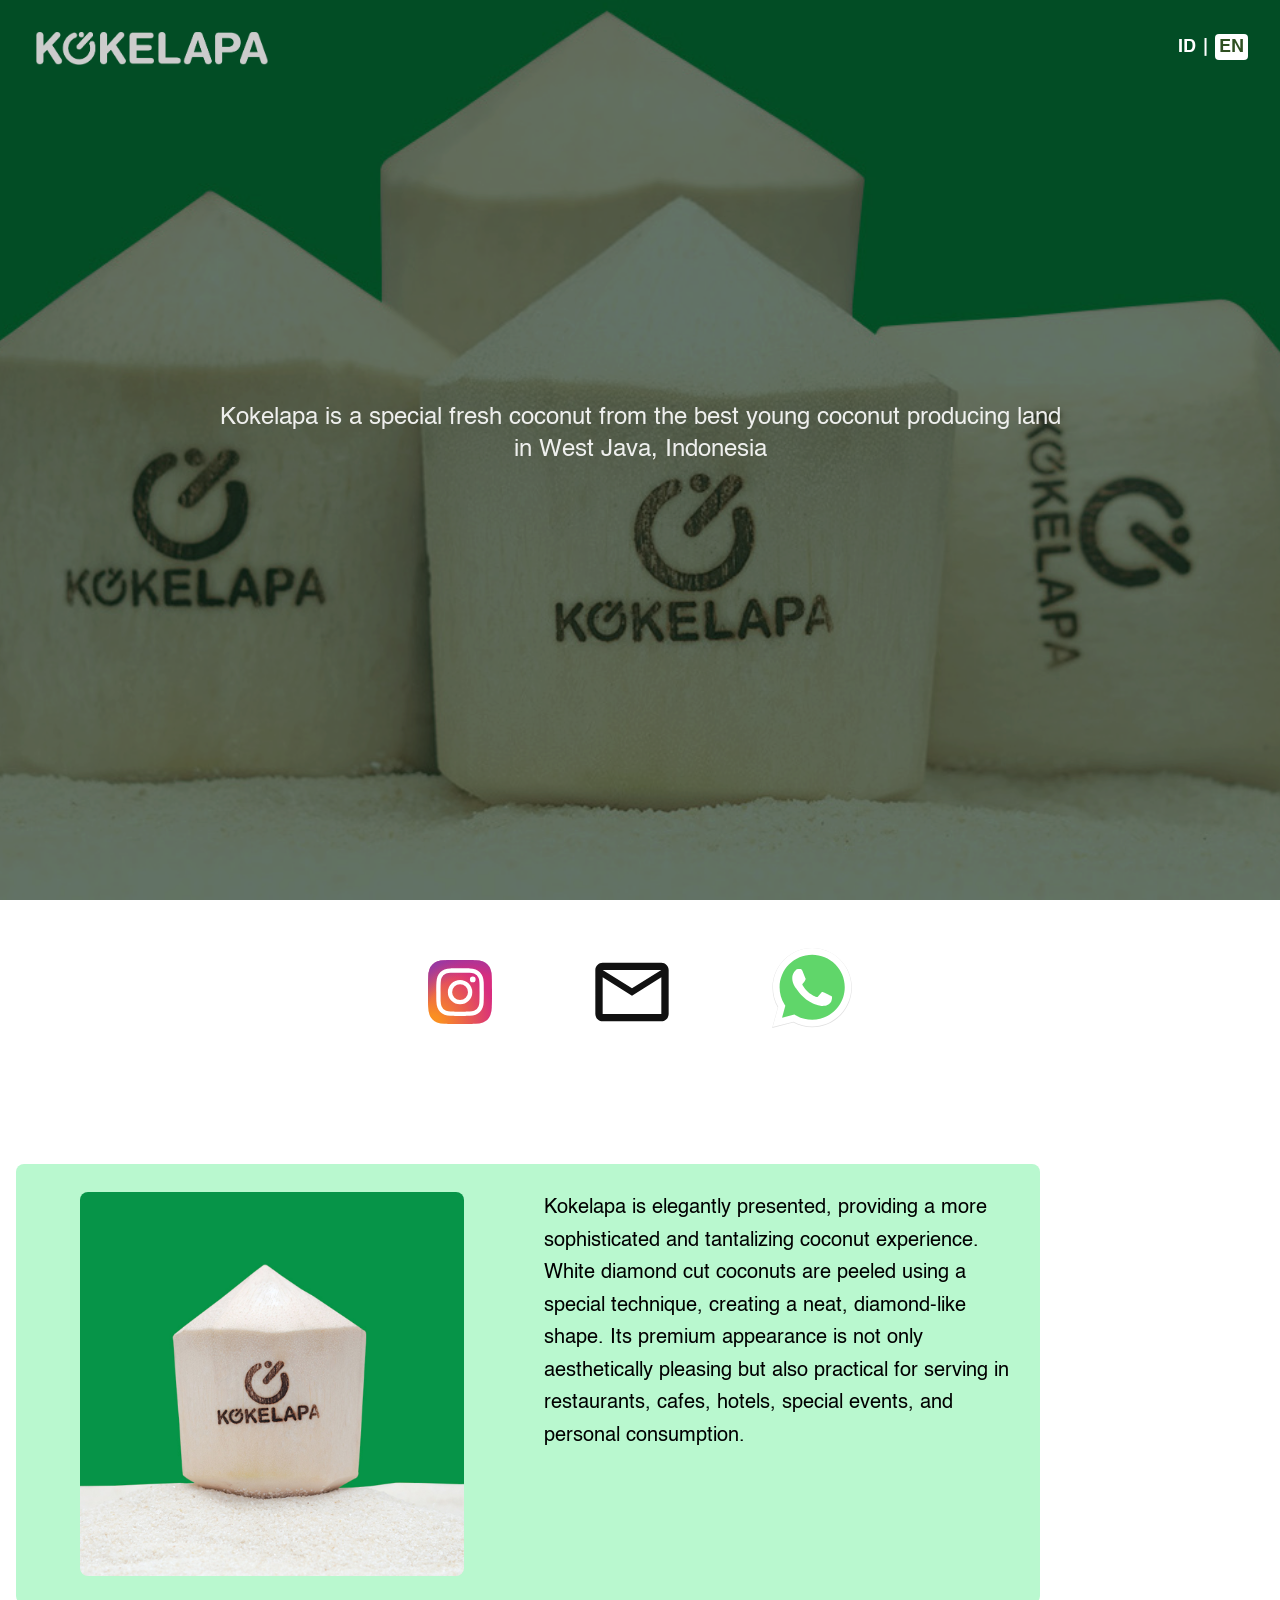
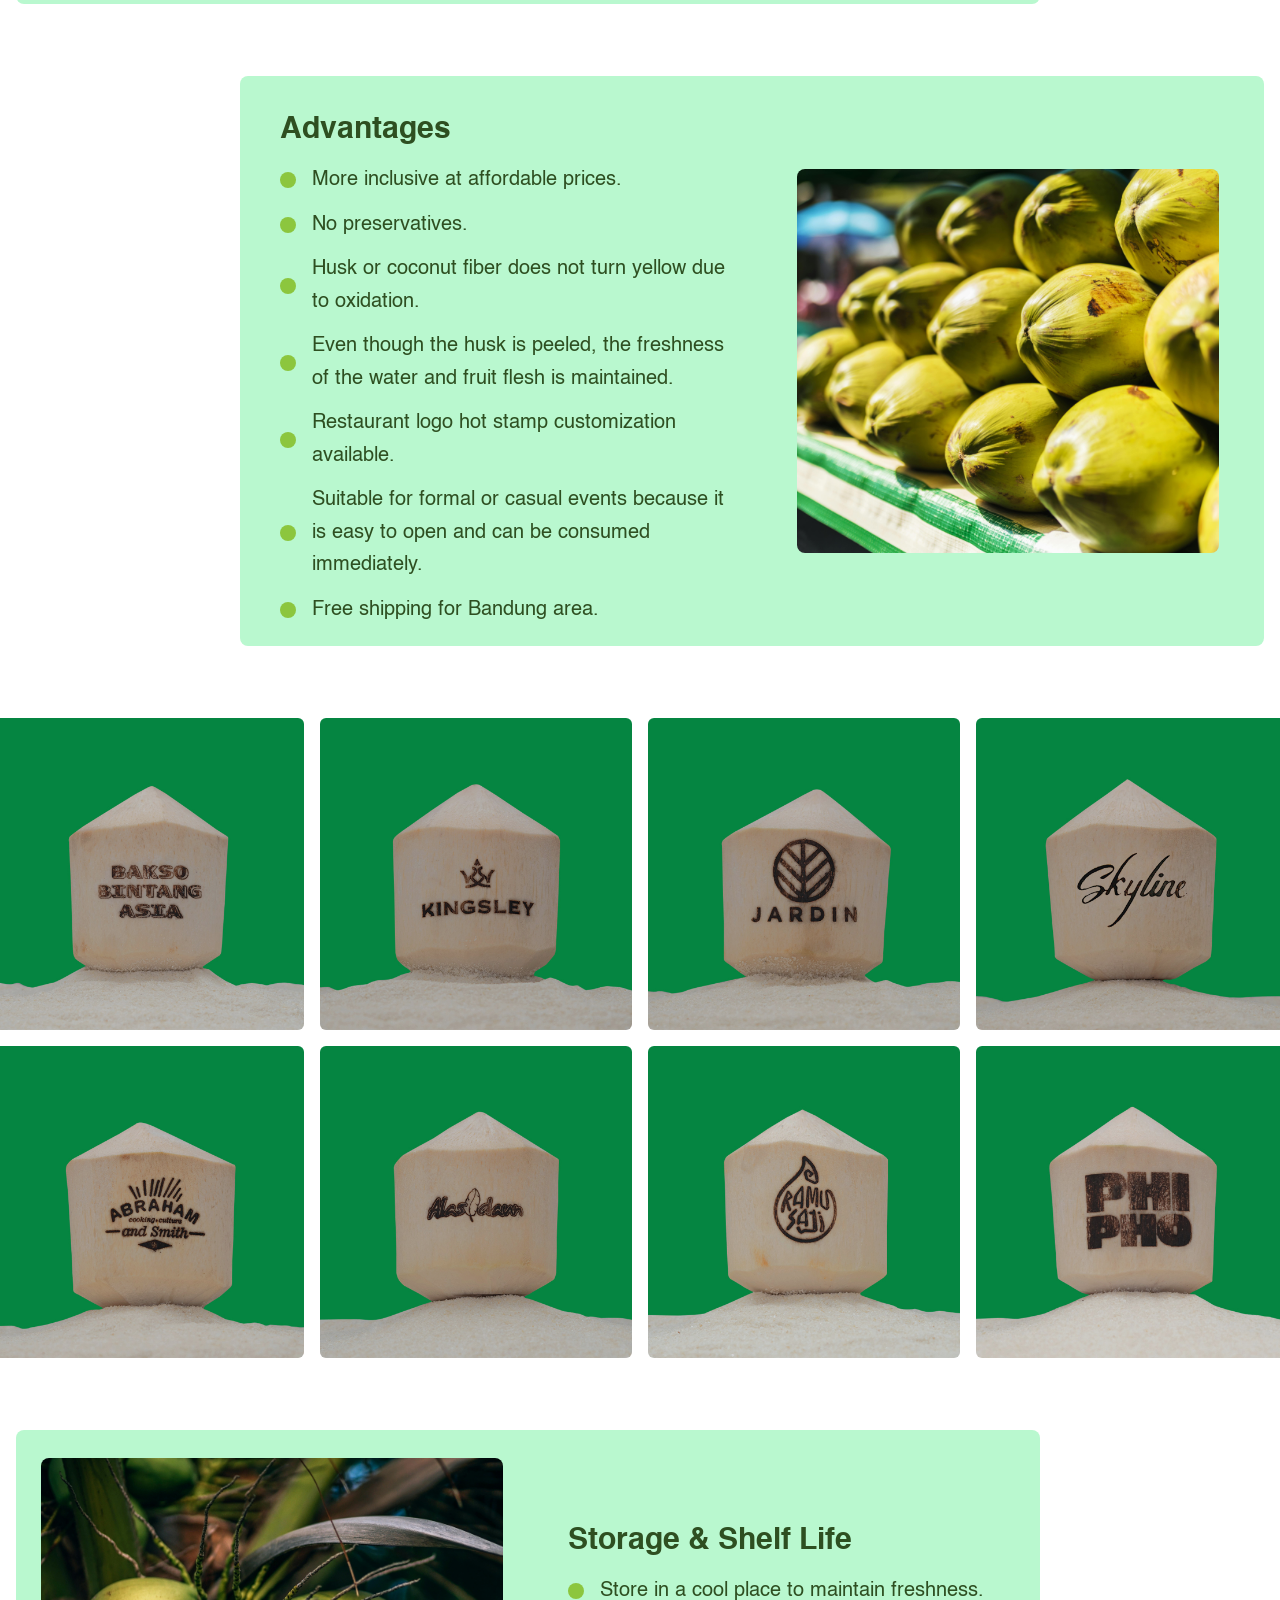
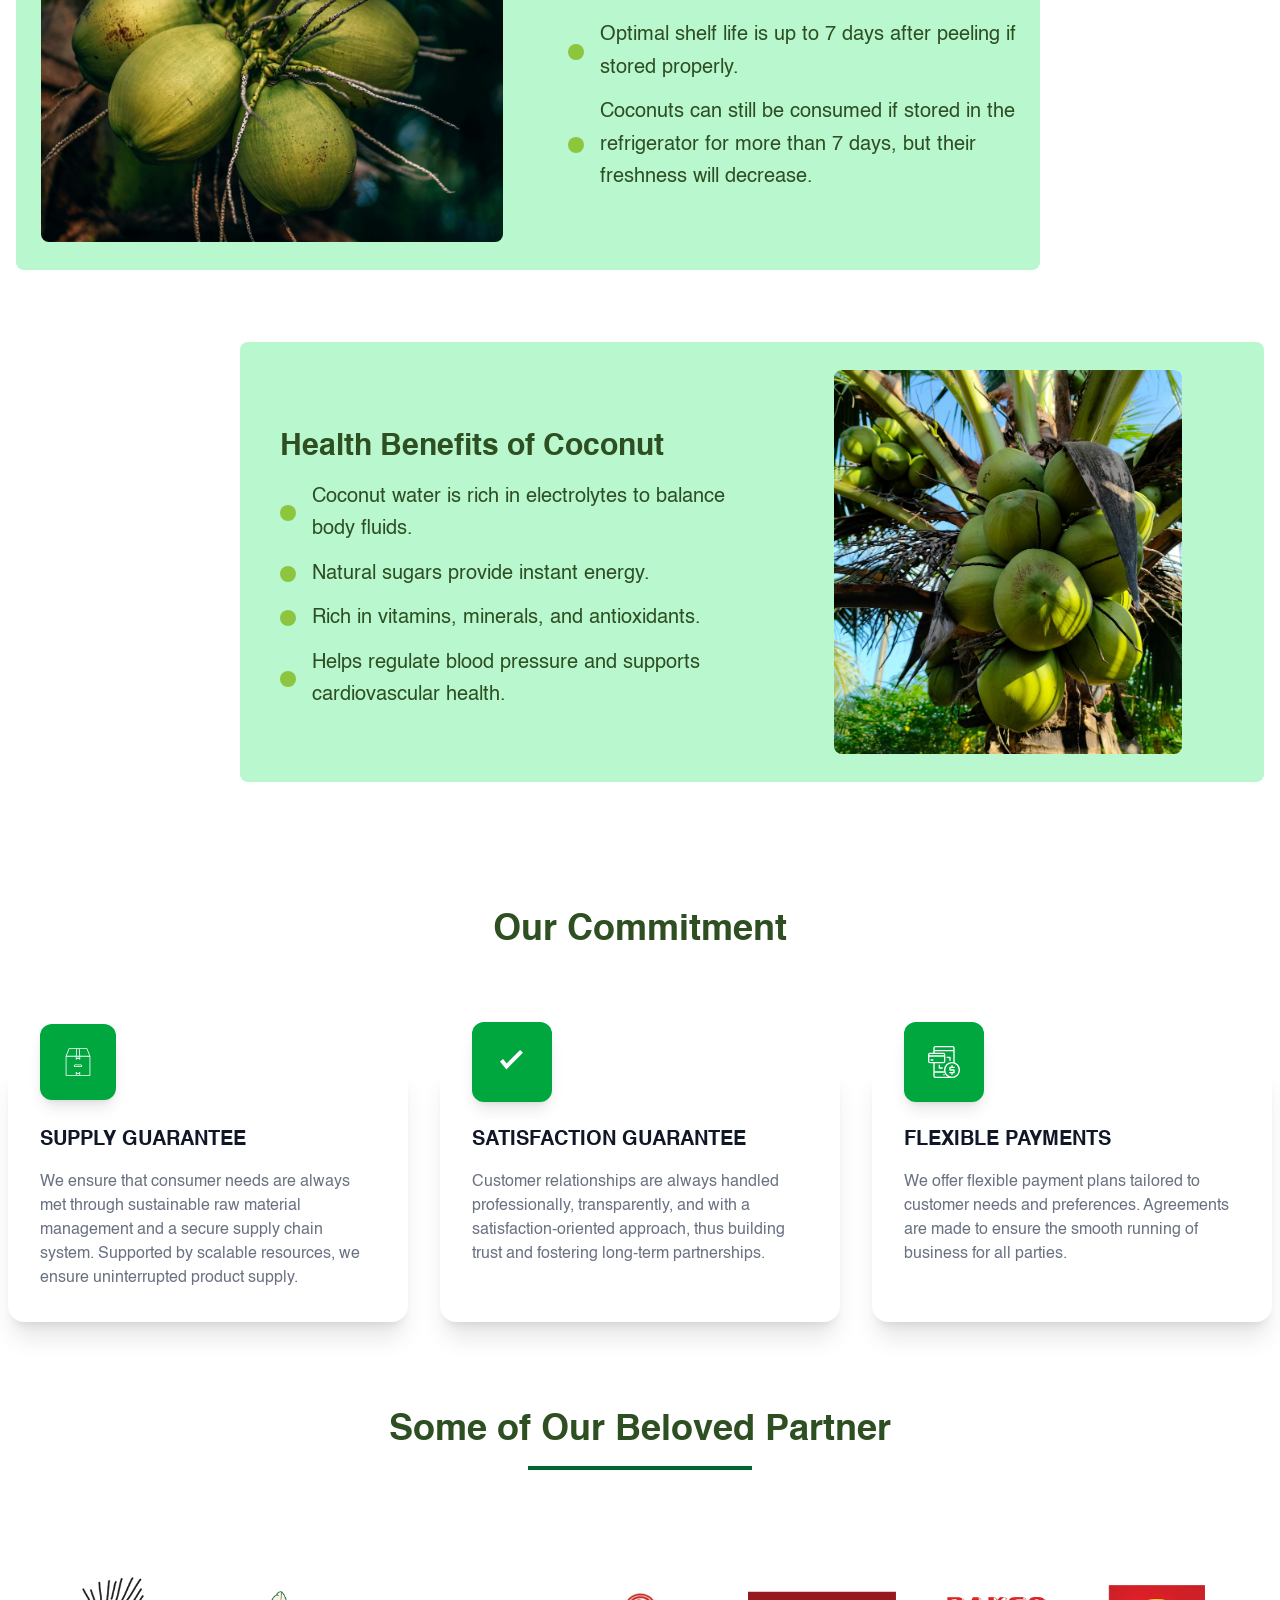
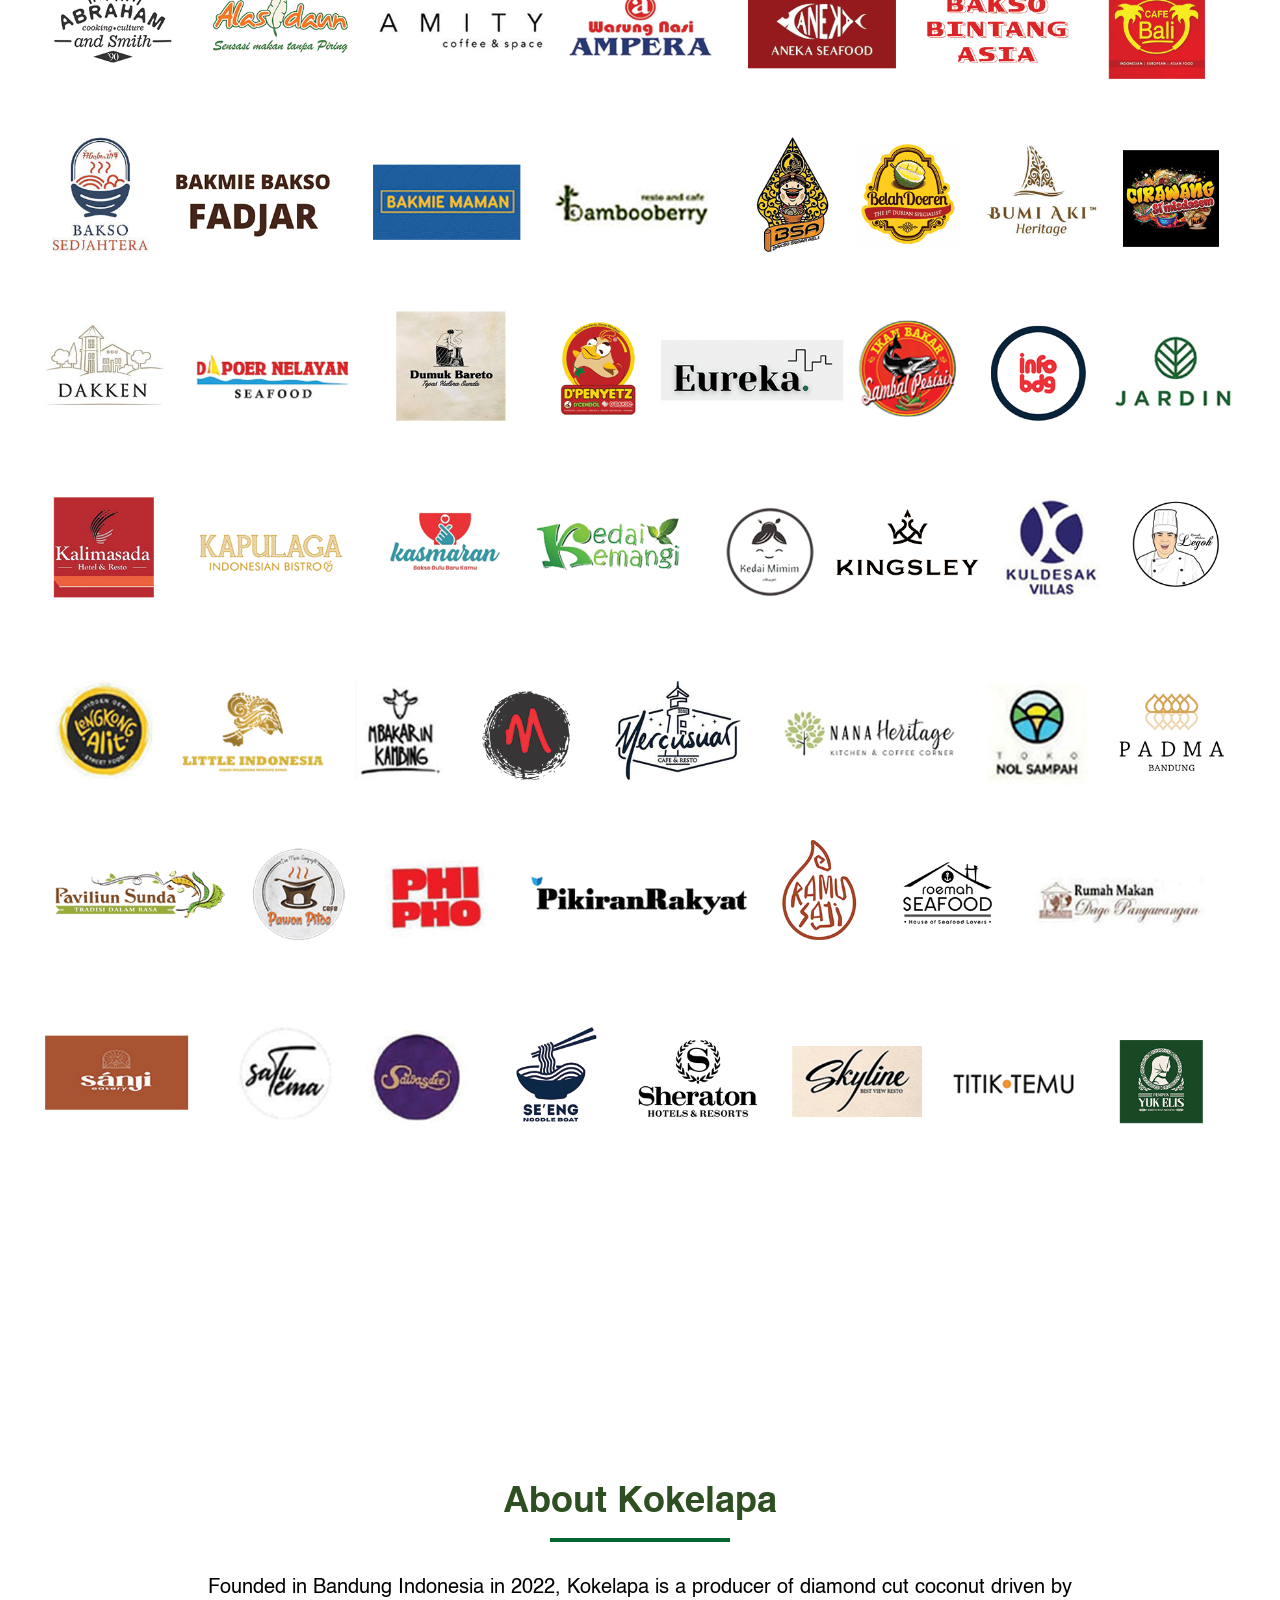
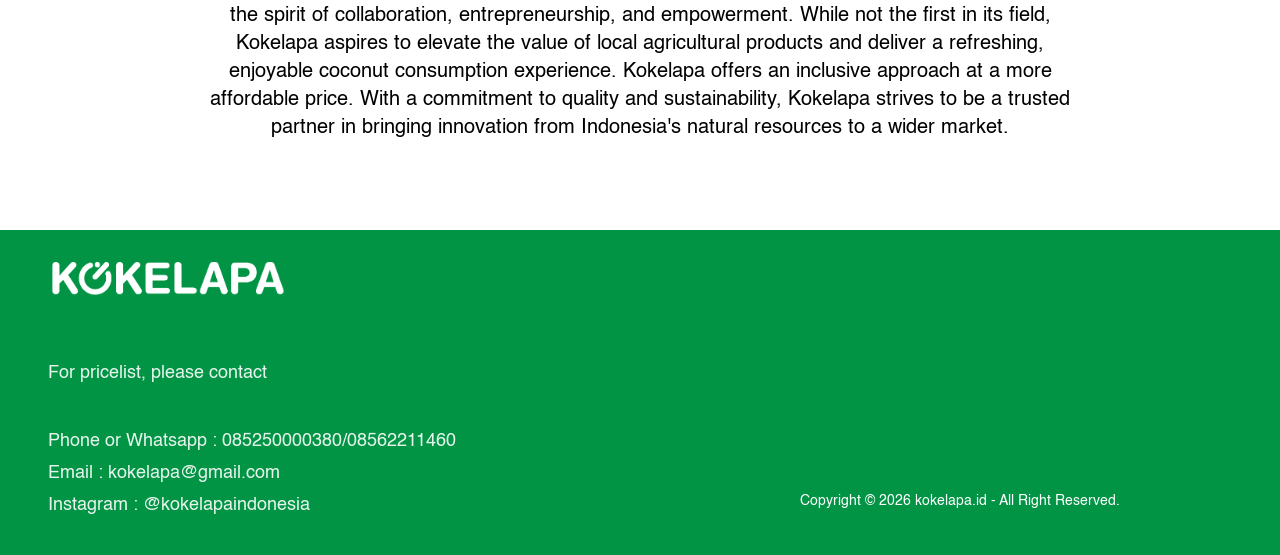
==== commit 8659329d: "update fonts content, replace fonts, remove headline first section" ====
--- a/en/index.html
+++ b/en/index.html
@@ -36,12 +36,12 @@
                     </div>
                     <div class="absolute inset-0 right-0 px-8 py-8 bg-black/20">
                         <p class="font-extrabold text-lg object-center object-cover text-right text-white">
-                            <a href="../" target="_blank" aria-label="Bahasa Indonesia">ID</a> | <a href="#" class="bg-white text-greenlantern p-1 rounded-sm" target="_blank" aria-label="Bahasa Inggris">EN</a>
+                            <a href="../" target="_self" class="font-HelveticaBold" aria-label="Bahasa Indonesia">ID</a> | <a href="#" class="bg-white text-greenlantern p-1 rounded-sm font-HelveticaBold" target="_self" aria-label="Bahasa Inggris">EN</a>
                         </p>
                     </div>
                 </div>
                 <div class="relative z-10 text-center px-4 max-w-4xl">
-                    <h1 class="@3xs:@2xs:@xs:@sm:@xs:@sm:text-base @md:@lg:@xl:@2xl:text-2xl text-white/90 mb-8 font-medium">Kokelapa is a special fresh coconut from the best young coconut producing land in West Java, Indonesia</h1>
+                    <h1 class="@3xs:@2xs:@xs:@sm:@xs:@sm:text-base @md:@lg:@xl:@2xl:text-2xl text-white/90 mb-8 font-medium font-Helvetica">Kokelapa is a special fresh coconut from the best young coconut producing land in West Java, Indonesia</h1>
                 </div>
             </div>
         </section>
@@ -104,8 +104,7 @@
                     </div>
                     <div class="@xs:@sm:col-span-4 @md:@lg:@xl:@2xl:col-span-2 @xs:@sm:mx-4 @md:@lg:@xl:@2xl:mx-4 @xs:@sm:my-2 @md:@lg:@xl:@2xl:my-4"> 
                         <div class="relative">
-                            <h2 class="@xs:@sm:text-xl @md:@lg:@xl:@2xl:text-4xl @xs:@sm:my-4 font-extrabold @xs:@sm:text-center @md:@lg:@xl:@2xl:text-left text-greenlantern">Present Luxurious Taste in Perfect Aesthetic Servings</h2>
-                            <p class="@xs:@sm:text-base @md:@lg:@xl:@2xl:text-xl font-normal @xs:@sm:text-center @md:@lg:@xl:@2xl:text-left text-black leading-relaxed">Kokelapa is elegantly presented, providing a more sophisticated and tantalizing coconut experience. White diamond cut coconuts are peeled using a special technique, creating a neat, diamond-like shape. Its premium appearance is not only aesthetically pleasing but also practical for serving in restaurants, cafes, hotels, special events, and personal consumption.</p>
+                            <p class="@xs:@sm:text-base @md:@lg:@xl:@2xl:text-xl font-normal @xs:@sm:text-center @md:@lg:@xl:@2xl:text-left text-black leading-relaxed font-Helvetica">Kokelapa is elegantly presented, providing a more sophisticated and tantalizing coconut experience. White diamond cut coconuts are peeled using a special technique, creating a neat, diamond-like shape. Its premium appearance is not only aesthetically pleasing but also practical for serving in restaurants, cafes, hotels, special events, and personal consumption.</p>
                         </div>           
                     </div>
                 </div>
@@ -119,41 +118,41 @@
                 <div class="grid grid-cols-4">
                     <div class="@xs:@sm:col-span-4 @md:@lg:@xl:@2xl:col-span-2 @xs:@sm:mx-4 @md:@lg:@xl:@2xl:ml-10 @xs:@sm:my-2 @md:@lg:@xl:@2xl:my-2 flex items-center justify-center"> 
                         <div class="relative">
-                            <h2 class="@xs:@sm:text-3xl @md:@lg:@xl:@2xl:text-3xl @xs:@sm:my-4 font-extrabold @xs:@sm:text-center @md:@lg:@xl:@2xl:text-left text-greenlantern">Advantages</h2>
+                            <h2 class="@xs:@sm:text-3xl @md:@lg:@xl:@2xl:text-3xl @xs:@sm:my-4 font-extrabold @xs:@sm:text-center @md:@lg:@xl:@2xl:text-left text-greenlantern font-HelveticaBold">Advantages</h2>
                             <ul class="flex flex-col gap-3">
                                 <li class="flex items-center gap-4">
                                     <span class="w-4 h-4 min-w-4 rounded-full bg-greenlime"></span>
-                                    <p class="text-greenlantern text-lg md:text-xl font-medium leading-relaxed">More inclusive at affordable prices.</p>
-                                </li>
-
-                                <li class="flex items-center gap-4">
-                                    <span class="w-4 h-4 min-w-4 rounded-full bg-greenlime"></span>
-                                    <p class="text-greenlantern text-lg md:text-xl font-medium leading-relaxed">No preservatives.</p>
-                                </li>
-
-                                <li class="flex items-center gap-4">
-                                    <span class="w-4 h-4 min-w-4 rounded-full bg-greenlime"></span>
-                                    <p class="text-greenlantern text-lg md:text-xl font-medium leading-relaxed">Husk or coconut fiber does not turn yellow due to oxidation.</p>
-                                </li>
-
-                                <li class="flex items-center gap-4">
-                                    <span class="w-4 h-4 min-w-4 rounded-full bg-greenlime"></span>
-                                    <p class="text-greenlantern text-lg md:text-xl font-medium leading-relaxed">Even though the husk is peeled, the freshness of the water and fruit flesh is maintained.</p>
-                                </li>
-
-                                <li class="flex items-center gap-4">
-                                    <span class="w-4 h-4 min-w-4 rounded-full bg-greenlime"></span>
-                                    <p class="text-greenlantern text-lg md:text-xl font-medium leading-relaxed">Restaurant logo hot stamp customization available.</p>
-                                </li>
-
-                                <li class="flex items-center gap-4">
-                                    <span class="w-4 h-4 min-w-4 rounded-full bg-greenlime"></span>
-                                    <p class="text-greenlantern text-lg md:text-xl font-medium leading-relaxed">Suitable for formal or casual events because it is easy to open and can be consumed immediately.</p>
-                                </li>
-
-                                <li class="flex items-center gap-4">
-                                    <span class="w-4 h-4 min-w-4 rounded-full bg-greenlime"></span>
-                                    <p class="text-greenlantern text-lg md:text-xl font-medium leading-relaxed">Free shipping for Bandung area.</p>
+                                    <p class="text-greenlantern text-lg md:text-xl font-medium leading-relaxed font-Helvetica">More inclusive at affordable prices.</p>
+                                </li>
+
+                                <li class="flex items-center gap-4">
+                                    <span class="w-4 h-4 min-w-4 rounded-full bg-greenlime"></span>
+                                    <p class="text-greenlantern text-lg md:text-xl font-medium leading-relaxed font-Helvetica">No preservatives.</p>
+                                </li>
+
+                                <li class="flex items-center gap-4">
+                                    <span class="w-4 h-4 min-w-4 rounded-full bg-greenlime"></span>
+                                    <p class="text-greenlantern text-lg md:text-xl font-medium leading-relaxed font-Helvetica">Husk or coconut fiber does not turn yellow due to oxidation.</p>
+                                </li>
+
+                                <li class="flex items-center gap-4">
+                                    <span class="w-4 h-4 min-w-4 rounded-full bg-greenlime"></span>
+                                    <p class="text-greenlantern text-lg md:text-xl font-medium leading-relaxed font-Helvetica">Even though the husk is peeled, the freshness of the water and fruit flesh is maintained.</p>
+                                </li>
+
+                                <li class="flex items-center gap-4">
+                                    <span class="w-4 h-4 min-w-4 rounded-full bg-greenlime"></span>
+                                    <p class="text-greenlantern text-lg md:text-xl font-medium leading-relaxed font-Helvetica">Restaurant logo hot stamp customization available.</p>
+                                </li>
+
+                                <li class="flex items-center gap-4">
+                                    <span class="w-4 h-4 min-w-4 rounded-full bg-greenlime"></span>
+                                    <p class="text-greenlantern text-lg md:text-xl font-medium leading-relaxed font-Helvetica">Suitable for formal or casual events because it is easy to open and can be consumed immediately.</p>
+                                </li>
+
+                                <li class="flex items-center gap-4">
+                                    <span class="w-4 h-4 min-w-4 rounded-full bg-greenlime"></span>
+                                    <p class="text-greenlantern text-lg md:text-xl font-medium leading-relaxed font-Helvetica">Free shipping for Bandung area.</p>
                                 </li>
                             </ul>
                         </div>           
@@ -194,21 +193,21 @@
                     </div>
                     <div class="@xs:@sm:col-span-4 @md:@lg:@xl:@2xl:col-span-2 @xs:@sm:mx-4 @md:@lg:@xl:@2xl:ml-10 @xs:@sm:my-2 @md:@lg:@xl:@2xl:my-2 flex items-center justify-center"> 
                         <div class="relative">
-                            <h2 class="@xs:@sm:text-2xl @md:@lg:@xl:@2xl:text-3xl @xs:@sm:my-4 font-extrabold @xs:@sm:text-center @md:@lg:@xl:@2xl:text-left text-greenlantern">Storage & Shelf Life</h2>
+                            <h2 class="@xs:@sm:text-2xl @md:@lg:@xl:@2xl:text-3xl @xs:@sm:my-4 font-extrabold @xs:@sm:text-center @md:@lg:@xl:@2xl:text-left text-greenlantern font-HelveticaBold">Storage & Shelf Life</h2>
                             <ul class="flex flex-col gap-3">
                                 <li class="flex items-center gap-4">
                                     <span class="w-4 h-4 min-w-4 rounded-full bg-greenlime"></span>
-                                    <p class="text-greenlantern text-base md:text-xl font-medium leading-relaxed">Store in a cool place to maintain freshness.</p>
-                                </li>
-
-                                <li class="flex items-center gap-4">
-                                    <span class="w-4 h-4 min-w-4 rounded-full bg-greenlime"></span>
-                                    <p class="text-greenlantern text-base md:text-xl font-medium leading-relaxed">Optimal shelf life is up to 7 days after peeling if stored properly.</p>
-                                </li>
-
-                                <li class="flex items-center gap-4">
-                                    <span class="w-4 h-4 min-w-4 rounded-full bg-greenlime"></span>
-                                    <p class="text-greenlantern text-base md:text-xl font-medium leading-relaxed">Coconuts can still be consumed if stored in the refrigerator for more than 7 days, but their freshness will decrease.</p>
+                                    <p class="text-greenlantern text-base md:text-xl font-medium leading-relaxed font-Helvetica">Store in a cool place to maintain freshness.</p>
+                                </li>
+
+                                <li class="flex items-center gap-4">
+                                    <span class="w-4 h-4 min-w-4 rounded-full bg-greenlime"></span>
+                                    <p class="text-greenlantern text-base md:text-xl font-medium leading-relaxed font-Helvetica">Optimal shelf life is up to 7 days after peeling if stored properly.</p>
+                                </li>
+
+                                <li class="flex items-center gap-4">
+                                    <span class="w-4 h-4 min-w-4 rounded-full bg-greenlime"></span>
+                                    <p class="text-greenlantern text-base md:text-xl font-medium leading-relaxed font-Helvetica">Coconuts can still be consumed if stored in the refrigerator for more than 7 days, but their freshness will decrease.</p>
                                 </li>
                             </ul>
                         </div>           
@@ -224,26 +223,26 @@
                 <div class="grid grid-cols-4">
                     <div class="@xs:@sm:col-span-4 @md:@lg:@xl:@2xl:col-span-2 @xs:@sm:mx-4 @md:@lg:@xl:@2xl:ml-10 @xs:@sm:my-2 @md:@lg:@xl:@2xl:my-2 flex items-center justify-center"> 
                         <div class="relative">
-                            <h2 class="@xs:@sm:text-3xl @md:@lg:@xl:@2xl:text-3xl @xs:@sm:my-4 font-extrabold @xs:@sm:text-center @md:@lg:@xl:@2xl:text-left text-greenlantern">Health Benefits of Coconut</h2>
+                            <h2 class="@xs:@sm:text-3xl @md:@lg:@xl:@2xl:text-3xl @xs:@sm:my-4 font-extrabold @xs:@sm:text-center @md:@lg:@xl:@2xl:text-left text-greenlantern font-HelveticaBold">Health Benefits of Coconut</h2>
                             <ul class="flex flex-col gap-3">
                                 <li class="flex items-center gap-4">
                                     <span class="w-4 h-4 min-w-4 rounded-full bg-greenlime"></span>
-                                    <p class="text-greenlantern text-base md:text-xl font-medium leading-relaxed">Coconut water is rich in electrolytes to balance body fluids.</p>
-                                </li>
-
-                                <li class="flex items-center gap-4">
-                                    <span class="w-4 h-4 min-w-4 rounded-full bg-greenlime"></span>
-                                    <p class="text-greenlantern text-base md:text-xl font-medium leading-relaxed">Natural sugars provide instant energy.</p>
-                                </li>
-
-                                <li class="flex items-center gap-4">
-                                    <span class="w-4 h-4 min-w-4 rounded-full bg-greenlime"></span>
-                                    <p class="text-greenlantern text-base md:text-xl font-medium leading-relaxed">Rich in vitamins, minerals, and antioxidants.</p>
-                                </li>
-
-                                <li class="flex items-center gap-4">
-                                    <span class="w-4 h-4 min-w-4 rounded-full bg-greenlime"></span>
-                                    <p class="text-greenlantern text-base md:text-xl font-medium leading-relaxed">Helps regulate blood pressure and supports cardiovascular health.</p>
+                                    <p class="text-greenlantern text-base md:text-xl font-medium leading-relaxed font-Helvetica">Coconut water is rich in electrolytes to balance body fluids.</p>
+                                </li>
+
+                                <li class="flex items-center gap-4">
+                                    <span class="w-4 h-4 min-w-4 rounded-full bg-greenlime"></span>
+                                    <p class="text-greenlantern text-base md:text-xl font-medium leading-relaxed font-Helvetica">Natural sugars provide instant energy.</p>
+                                </li>
+
+                                <li class="flex items-center gap-4">
+                                    <span class="w-4 h-4 min-w-4 rounded-full bg-greenlime"></span>
+                                    <p class="text-greenlantern text-base md:text-xl font-medium leading-relaxed font-Helvetica">Rich in vitamins, minerals, and antioxidants.</p>
+                                </li>
+
+                                <li class="flex items-center gap-4">
+                                    <span class="w-4 h-4 min-w-4 rounded-full bg-greenlime"></span>
+                                    <p class="text-greenlantern text-base md:text-xl font-medium leading-relaxed font-Helvetica">Helps regulate blood pressure and supports cardiovascular health.</p>
                                 </li>
                             </ul>
                         </div>           
@@ -261,7 +260,7 @@
             <div class="pb-14 relative"> 
                 <div class="max-w-full mx-auto px-4 @3xs:@2xs:@xs:@sm:py-6 @md:@lg:@xl:@xl:@2xl:py-14 relative"> 
                     <div class="max-w-4xl mx-auto text-center flex justify-center items-center"> 
-                        <h2 class="text-3xl font-extrabold text-greenlantern sm:text-4xl">Our Commitment</h2><br/>
+                        <h2 class="text-3xl font-extrabold text-greenlantern sm:text-4xl font-HelveticaBold">Our Commitment</h2><br/>
                     </div>                     
                 </div>                 
             </div>
@@ -274,8 +273,8 @@
                                 <path fill="#fff" d="M53.472 72.883a4.639 4.639 0 0 0-3.288 1.366 4.643 4.643 0 0 0-1.369 3.285 4.665 4.665 0 0 0 4.654 4.654h21.059a4.638 4.638 0 0 0 3.195-1.281c.032-.027.063-.055.093-.085a4.641 4.641 0 0 0 1.366-3.288 4.642 4.642 0 0 0-1.362-3.278 4.641 4.641 0 0 0-3.282-1.366zm22.3 3.41a1.754 1.754 0 0 1 .513 1.243 1.758 1.758 0 0 1-.518 1.243l-.056.058a1.754 1.754 0 0 1-1.188.46H53.472a1.771 1.771 0 0 1-1.762-1.762 1.752 1.752 0 0 1 .513-1.243 1.756 1.756 0 0 1 1.243-.518h21.062a1.754 1.754 0 0 1 1.243.513z"/>
                             </svg>
                         </div>                         
-                        <h3 class="text-xl font-medium text-gray-900">SUPPLY GUARANTEE</h3> 
-                        <p class="mt-4 text-base text-gray-500">We ensure that consumer needs are always met through sustainable raw material management and a secure supply chain system. Supported by scalable resources, we ensure uninterrupted product supply.</p> 
+                        <h3 class="text-xl font-medium text-gray-900 font-HelveticaBold">SUPPLY GUARANTEE</h3> 
+                        <p class="mt-4 text-base text-gray-500 font-Helvetica">We ensure that consumer needs are always met through sustainable raw material management and a secure supply chain system. Supported by scalable resources, we ensure uninterrupted product supply.</p> 
                     </div>                     
                 </div>                 
                 <div class="flex flex-col bg-white rounded-2xl shadow-xl"> 
@@ -285,8 +284,8 @@
                                 <path fill="#fff" d="M22.903 2.828 20.075 0 6.641 13.435 3.102 9.09 0 11.616l6.338 7.779L22.903 2.828z"/>
                             </svg>
                         </div>                         
-                        <h3 class="text-xl font-medium text-gray-900">SATISFACTION GUARANTEE</h3> 
-                        <p class="mt-4 text-base text-gray-500">Customer relationships are always handled professionally, transparently, and with a satisfaction-oriented approach, thus building trust and fostering long-term partnerships.</p> 
+                        <h3 class="text-xl font-medium text-gray-900 font-HelveticaBold">SATISFACTION GUARANTEE</h3> 
+                        <p class="mt-4 text-base text-gray-500 font-Helvetica">Customer relationships are always handled professionally, transparently, and with a satisfaction-oriented approach, thus building trust and fostering long-term partnerships.</p> 
                     </div>                     
                 </div>                 
                 <div class="flex flex-col bg-white rounded-2xl shadow-xl"> 
@@ -302,8 +301,8 @@
                                 </g>
                             </svg>
                         </div>                         
-                        <h3 class="text-xl font-medium text-gray-900">FLEXIBLE PAYMENTS</h3> 
-                        <p class="mt-4 text-base text-gray-500">We offer flexible payment plans tailored to customer needs and preferences. Agreements are made to ensure the smooth running of business for all parties.</p> 
+                        <h3 class="text-xl font-medium text-gray-900 font-HelveticaBold">FLEXIBLE PAYMENTS</h3> 
+                        <p class="mt-4 text-base text-gray-500 font-Helvetica">We offer flexible payment plans tailored to customer needs and preferences. Agreements are made to ensure the smooth running of business for all parties.</p> 
                     </div>                     
                 </div>                 
             </div>             
@@ -315,7 +314,7 @@
             <div class="relative"> 
                 <div class="max-w-full mx-auto px-4 @3xs:@2xs:@xs:@sm:py-4 @md:@lg:@xl:@xl:@2xl:py-4 relative"> 
                     <div class="max-w-4xl mx-auto text-center"> 
-                        <h2 class="@3xs:@2xs:@xs:@sm:text-2xl @md:@lg:@xl:@xl:@2xl:text-4xl font-extrabold text-greenlantern">Some of Our Beloved Partner</h2>
+                        <h2 class="@3xs:@2xs:@xs:@sm:text-2xl @md:@lg:@xl:@xl:@2xl:text-4xl font-extrabold text-greenlantern font-HelveticaBold">Some of Our Beloved Partner</h2>
                         <div class="flex justify-center items-center @3xs:@2xs:@xs:@sm:pt-2 @md:@lg:@xl:@xl:@2xl:pt-4">
                             <hr class="@3xs:@2xs:@xs:@sm:w-1/2 @md:@lg:@xl:@xl:@2xl:w-1/4 mx-auto border-t-4 border-t-green-800">
                         </div>
@@ -336,7 +335,7 @@
             <div class="relative"> 
                 <div class="max-w-full mx-auto px-4 @3xs:@2xs:@xs:@sm:py-4 @md:@lg:@xl:@xl:@2xl:py-4 relative"> 
                     <div class="max-w-4xl mx-auto text-center"> 
-                        <h2 class="@3xs:@2xs:@xs:@sm:text-2xl @md:@lg:@xl:@xl:@2xl:text-4xl font-extrabold text-greenlantern">About Kokelapa</h2>
+                        <h2 class="@3xs:@2xs:@xs:@sm:text-2xl @md:@lg:@xl:@xl:@2xl:text-4xl font-extrabold text-greenlantern font-HelveticaBold">About Kokelapa</h2>
                         <div class="flex justify-center items-center @3xs:@2xs:@xs:@sm:pt-2 @md:@lg:@xl:@xl:@2xl:pt-4">
                             <hr class="@3xs:@2xs:@xs:@sm:w-1/3 @md:@lg:@xl:@xl:@2xl:w-1/5 mx-auto border-t-4 border-t-green-800">
                         </div>
@@ -346,7 +345,7 @@
             <div class="relative"> 
                 <div class="max-w-full mx-auto px-4 py-4 relative"> 
                     <div class="max-w-4xl mx-auto text-center"> 
-                        <p class="@3xs:@2xs:@xs:@sm:text-sm @md:@lg:@xl:@xl:@2xl:text-xl font-medium text-black">Founded in Bandung Indonesia in 2022, Kokelapa is a producer of diamond cut coconut driven by the spirit of collaboration, entrepreneurship, and empowerment. While not the first in its field, Kokelapa aspires to elevate the value of local agricultural products and deliver a refreshing, enjoyable coconut consumption experience. Kokelapa offers an inclusive approach at a more affordable price. With a commitment to quality and sustainability, Kokelapa strives to be a trusted partner in bringing innovation from Indonesia's natural resources to a wider market.</p> 
+                        <p class="@3xs:@2xs:@xs:@sm:text-sm @md:@lg:@xl:@xl:@2xl:text-xl font-medium text-black font-Helvetica">Founded in Bandung Indonesia in 2022, Kokelapa is a producer of diamond cut coconut driven by the spirit of collaboration, entrepreneurship, and empowerment. While not the first in its field, Kokelapa aspires to elevate the value of local agricultural products and deliver a refreshing, enjoyable coconut consumption experience. Kokelapa offers an inclusive approach at a more affordable price. With a commitment to quality and sustainability, Kokelapa strives to be a trusted partner in bringing innovation from Indonesia's natural resources to a wider market.</p> 
                     </div>                     
                 </div>                 
             </div>
@@ -360,14 +359,14 @@
                         <img class="w-60 @3xs:@2xs:@xs:@sm:text-center @md:@lg:@xl:@xl:@2xl:text-left object-scale-down" src="../assets/images/logo_kokelapa_white.png" alt="logo kokelapa">
                     </div>
                     <div class="@3xs:@2xs:@xs:@sm:py-4 @3xs:@2xs:@xs:@sm:mx-4 @md:@lg:@xl:@xl:@2xl:px-8 @md:@lg:@xl:@xl:@2xl:py-8 block @3xs:@2xs:@xs:@sm:text-center @md:@lg:@xl:@xl:@2xl:text-left">
-                        <p class="@3xs:@2xs:@xs:@sm:text-base @md:@lg:@xl:@2xl:text-lg text-white/90 @3xs:@2xs:@xs:@sm:mb-4 @md:@lg:@xl:@2xl:mb-10 font-medium">For pricelist, please contact</p>
-                        <p class="@3xs:@2xs:@xs:@sm:text-sm @md:@lg:@xl:@2xl:text-lg text-white/90 mb-1 font-medium">Phone or Whatsapp	: <a href="https://api.whatsapp.com/send/?phone=6285250000380&text=Halo+kokelapa&type=phone_number&app_absent=0" aria-label="Email Kokelapa" target="_blank">085250000380/08562211460</a></p>
-                        <p class="@3xs:@2xs:@xs:@sm:text-sm @md:@lg:@xl:@2xl:text-lg text-white/90 mb-1 font-medium">Email			    : <a href="mailto:kokelapa@gmail.com" aria-label="Email Kokelapa" target="_blank">kokelapa@gmail.com</a></p>
-                        <p class="@xs:@sm:text-base @md:@lg:@xl:@2xl:text-lg text-white/90 mb-1 font-medium">Instagram 		            : <a href="https://www.instagram.com/kokelapaindonesia/" aria-label="Instagram Kokelapa" target="_blank">@kokelapaindonesia</a></p>
+                        <p class="@3xs:@2xs:@xs:@sm:text-base @md:@lg:@xl:@2xl:text-lg text-white/90 @3xs:@2xs:@xs:@sm:mb-4 @md:@lg:@xl:@2xl:mb-10 font-medium font-Helvetica">For pricelist, please contact</p>
+                        <p class="@3xs:@2xs:@xs:@sm:text-sm @md:@lg:@xl:@2xl:text-lg text-white/90 mb-1 font-medium font-Helvetica">Phone or Whatsapp	: <a href="https://api.whatsapp.com/send/?phone=6285250000380&text=Halo+kokelapa&type=phone_number&app_absent=0" aria-label="Email Kokelapa" target="_blank">085250000380/08562211460</a></p>
+                        <p class="@3xs:@2xs:@xs:@sm:text-sm @md:@lg:@xl:@2xl:text-lg text-white/90 mb-1 font-medium font-Helvetica">Email			    : <a href="mailto:kokelapa@gmail.com" aria-label="Email Kokelapa" target="_blank">kokelapa@gmail.com</a></p>
+                        <p class="@xs:@sm:text-base @md:@lg:@xl:@2xl:text-lg text-white/90 mb-1 font-medium font-Helvetica">Instagram 		            : <a href="https://www.instagram.com/kokelapaindonesia/" aria-label="Instagram Kokelapa" target="_blank">@kokelapaindonesia</a></p>
                     </div>
                 </div>
                 <div class="@md:@lg:@xl:@xl:@2xl:col-span-3 py-1 flex items-end justify-center @3xs:@2xs:@xs:@sm:my-6 @md:@lg:@xl:@2xl:my-10 order-last">
-                    <span class="text-white text-sm font-PoppinsMedium text-center"> 
+                    <span class="text-white text-sm text-center font-Helvetica"> 
                         Copyright © 2026 kokelapa.id - All Right Reserved.
                     </span>
                 </div>
--- a/assets/css/style.css
+++ b/assets/css/style.css
@@ -47,7 +47,12 @@
     --color-greenlantern: #2E4F21;
     --color-greenlime: #8cc63e;
     --color-greenpick: #009444;
-    --font-PoppinsMedium: PoppinsMedium, "sans-serif";
+    --font-Helvetica: Helvetica, "sans-serif";
+    --font-HelveticaRoundedBold: HelveticaRoundedBold, "sans-serif";
+    --font-HelveticaOblique: HelveticaOblique, "sans-serif";
+    --font-HelveticaLight: HelveticaLight, "sans-serif";
+    --font-HelveticaBold: HelveticaBold, "sans-serif";
+    --font-HelveticaCompressed: HelveticaCompressed, "sans-serif";
   }
 }
 @layer base {
@@ -371,6 +376,9 @@
   .items-end {
     align-items: flex-end;
   }
+  .items-start {
+    align-items: flex-start;
+  }
   .justify-center {
     justify-content: center;
   }
@@ -505,8 +513,23 @@
   .text-right {
     text-align: right;
   }
-  .font-PoppinsMedium {
-    font-family: var(--font-PoppinsMedium);
+  .font-Helvetica {
+    font-family: var(--font-Helvetica);
+  }
+  .font-HelveticaBold {
+    font-family: var(--font-HelveticaBold);
+  }
+  .font-HelveticaCompressed {
+    font-family: var(--font-HelveticaCompressed);
+  }
+  .font-HelveticaLight {
+    font-family: var(--font-HelveticaLight);
+  }
+  .font-HelveticaOblique {
+    font-family: var(--font-HelveticaOblique);
+  }
+  .font-HelveticaRoundedBold {
+    font-family: var(--font-HelveticaRoundedBold);
   }
   .text-3xl {
     font-size: var(--text-3xl);
@@ -713,14 +736,6 @@
       @container (width >= 24rem) {
         font-size: var(--text-base);
         line-height: var(--tw-leading, var(--text-base--line-height));
-      }
-    }
-  }
-  .\@xs\:\@sm\:text-xl {
-    @container (width >= 20rem) {
-      @container (width >= 24rem) {
-        font-size: var(--text-xl);
-        line-height: var(--tw-leading, var(--text-xl--line-height));
       }
     }
   }
@@ -1347,18 +1362,6 @@
       }
     }
   }
-  .\@md\:\@lg\:\@xl\:\@2xl\:text-4xl {
-    @container (width >= 28rem) {
-      @container (width >= 32rem) {
-        @container (width >= 36rem) {
-          @container (width >= 42rem) {
-            font-size: var(--text-4xl);
-            line-height: var(--tw-leading, var(--text-4xl--line-height));
-          }
-        }
-      }
-    }
-  }
   .\@md\:\@lg\:\@xl\:\@2xl\:text-lg {
     @container (width >= 28rem) {
       @container (width >= 32rem) {
@@ -1413,20 +1416,32 @@
   }
 }
 @font-face {
-  font-family: 'BebasNeue';
-  src: url('../fonts/BebasNeue-Regular.woff') format('woff'), url('../fonts/BebasNeue-Regular.woff2') format('woff2');
+  font-family: 'HelveticaBold';
+  src: url('../fonts/Helvetica-Bold.woff') format('woff'), url('../fonts/Helvetica-Bold.woff2') format('woff2');
 }
 @font-face {
-  font-family: 'PoppinsMedium';
-  src: url('../fonts/Poppins-Medium.woff2') format('woff2');
+  font-family: 'HelveticaBoldOblique';
+  src: url('../fonts/Helvetica-BoldOblique.woff') format('woff'), url('../fonts/Helvetica-BoldOblique.woff2') format('woff2');
 }
 @font-face {
-  font-family: 'PoppinsRegular';
-  src: url('../fonts/Poppins-Regular.woff2') format('woff2');
+  font-family: 'HelveticaCompressed';
+  src: url('../fonts/helvetica-compressed.woff') format('woff'), url('../fonts/helvetica-compressed.woff2') format('woff2');
 }
 @font-face {
-  font-family: 'PoppinsBold';
-  src: url('../fonts/Poppins-Bold.woff2') format('woff2');
+  font-family: 'HelveticaLight';
+  src: url('../fonts/helvetica-light.woff') format('woff'), url('../fonts/helvetica-light.woff2') format('woff2');
+}
+@font-face {
+  font-family: 'HelveticaOblique';
+  src: url('../fonts/Helvetica-Oblique.woff') format('woff'), url('../fonts/Helvetica-Oblique.woff2') format('woff2');
+}
+@font-face {
+  font-family: 'HelveticaRoundedBold';
+  src: url('../fonts/helvetica-rounded-bold.woff') format('woff'), url('../fonts/helvetica-rounded-bold.woff2') format('woff2');
+}
+@font-face {
+  font-family: 'Helvetica';
+  src: url('../fonts/Helvetica.woff') format('woff'), url('../fonts/Helvetica.woff2') format('woff2');
 }
 @media (hover: hover) {
   .hover\:underline:hover {
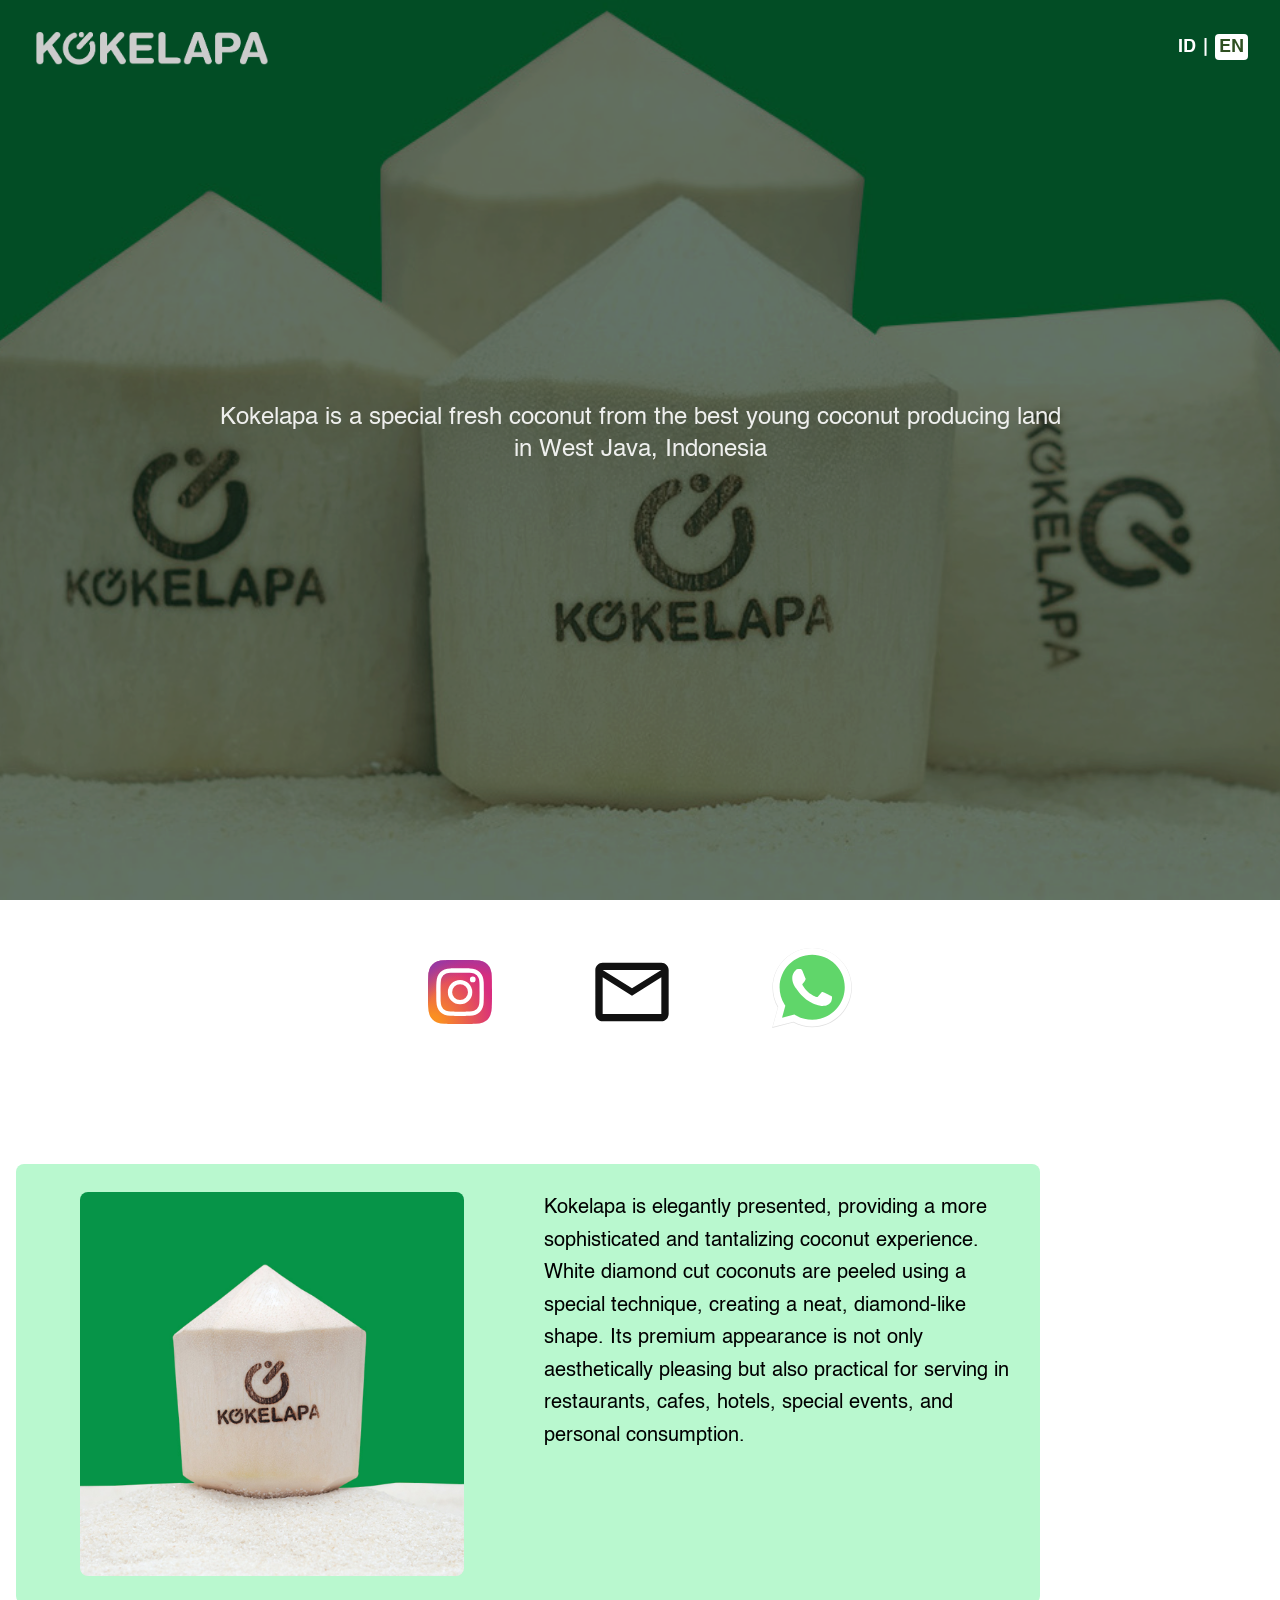
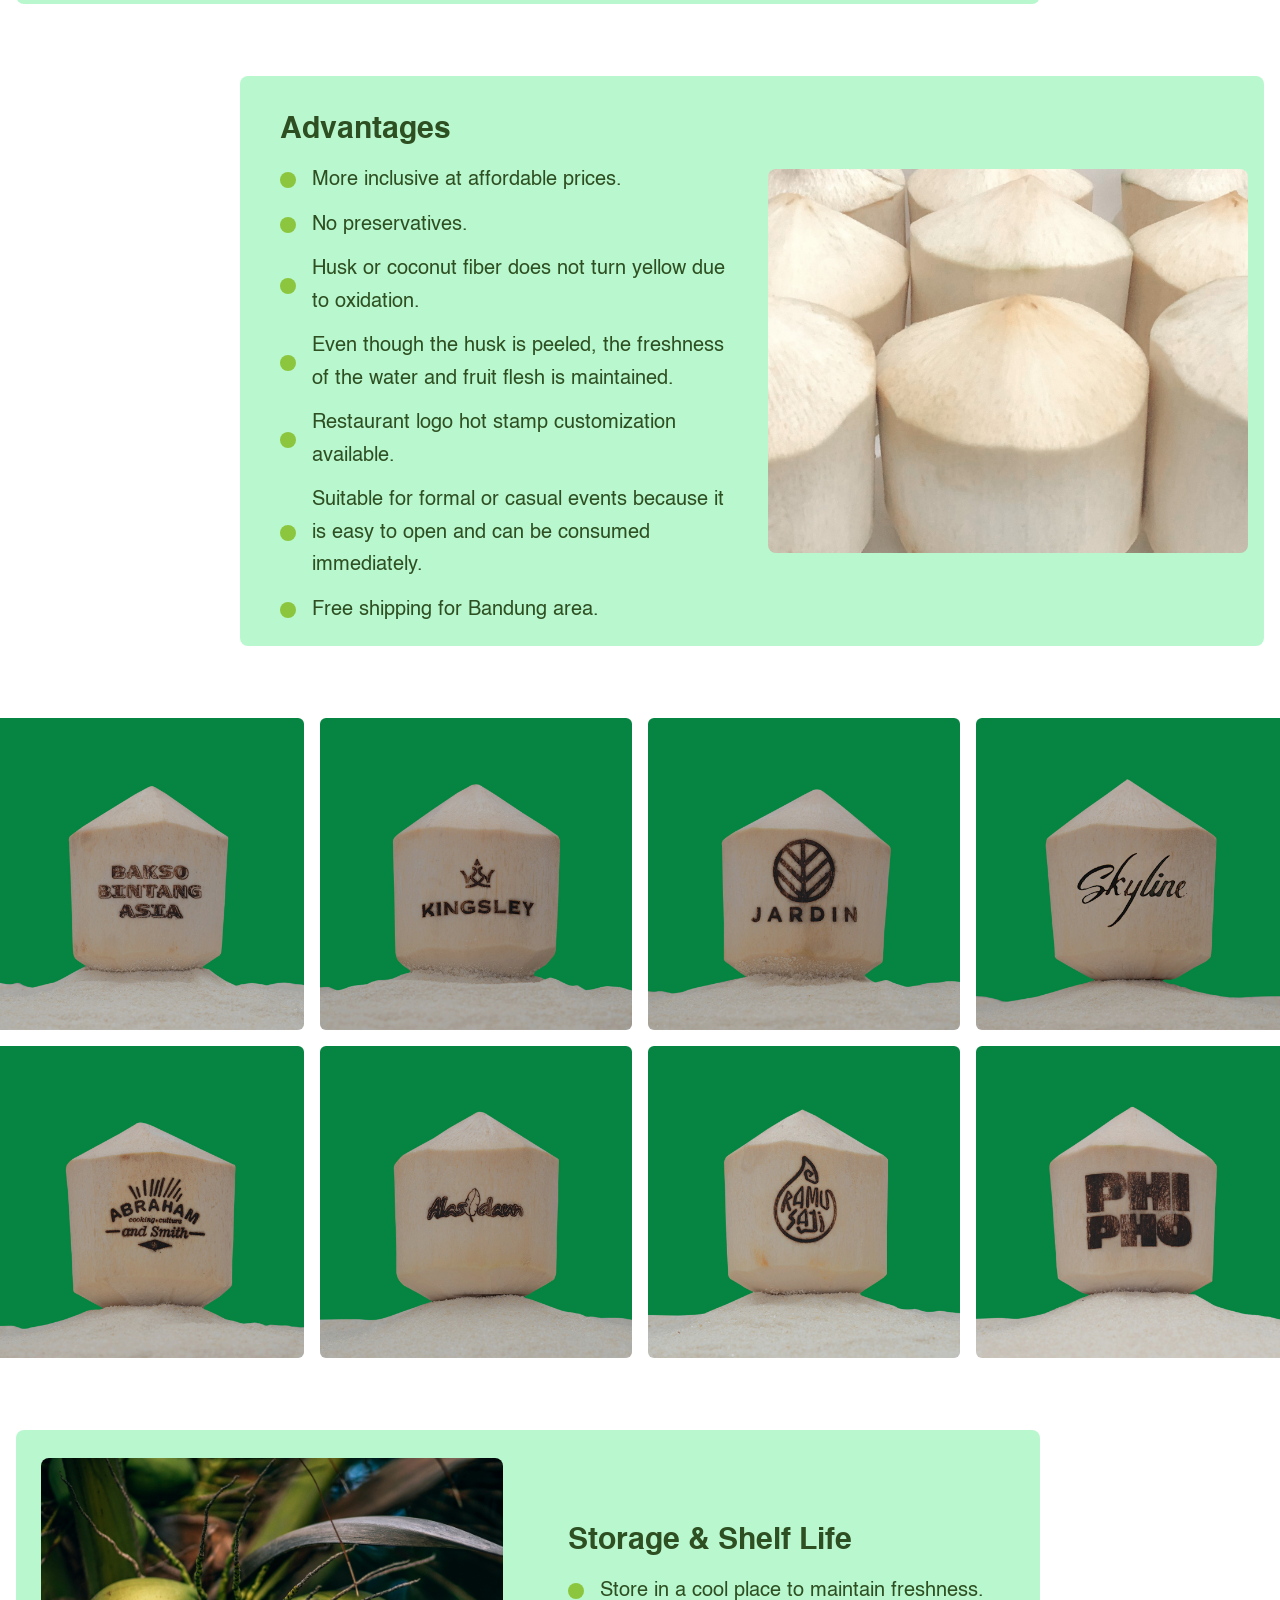
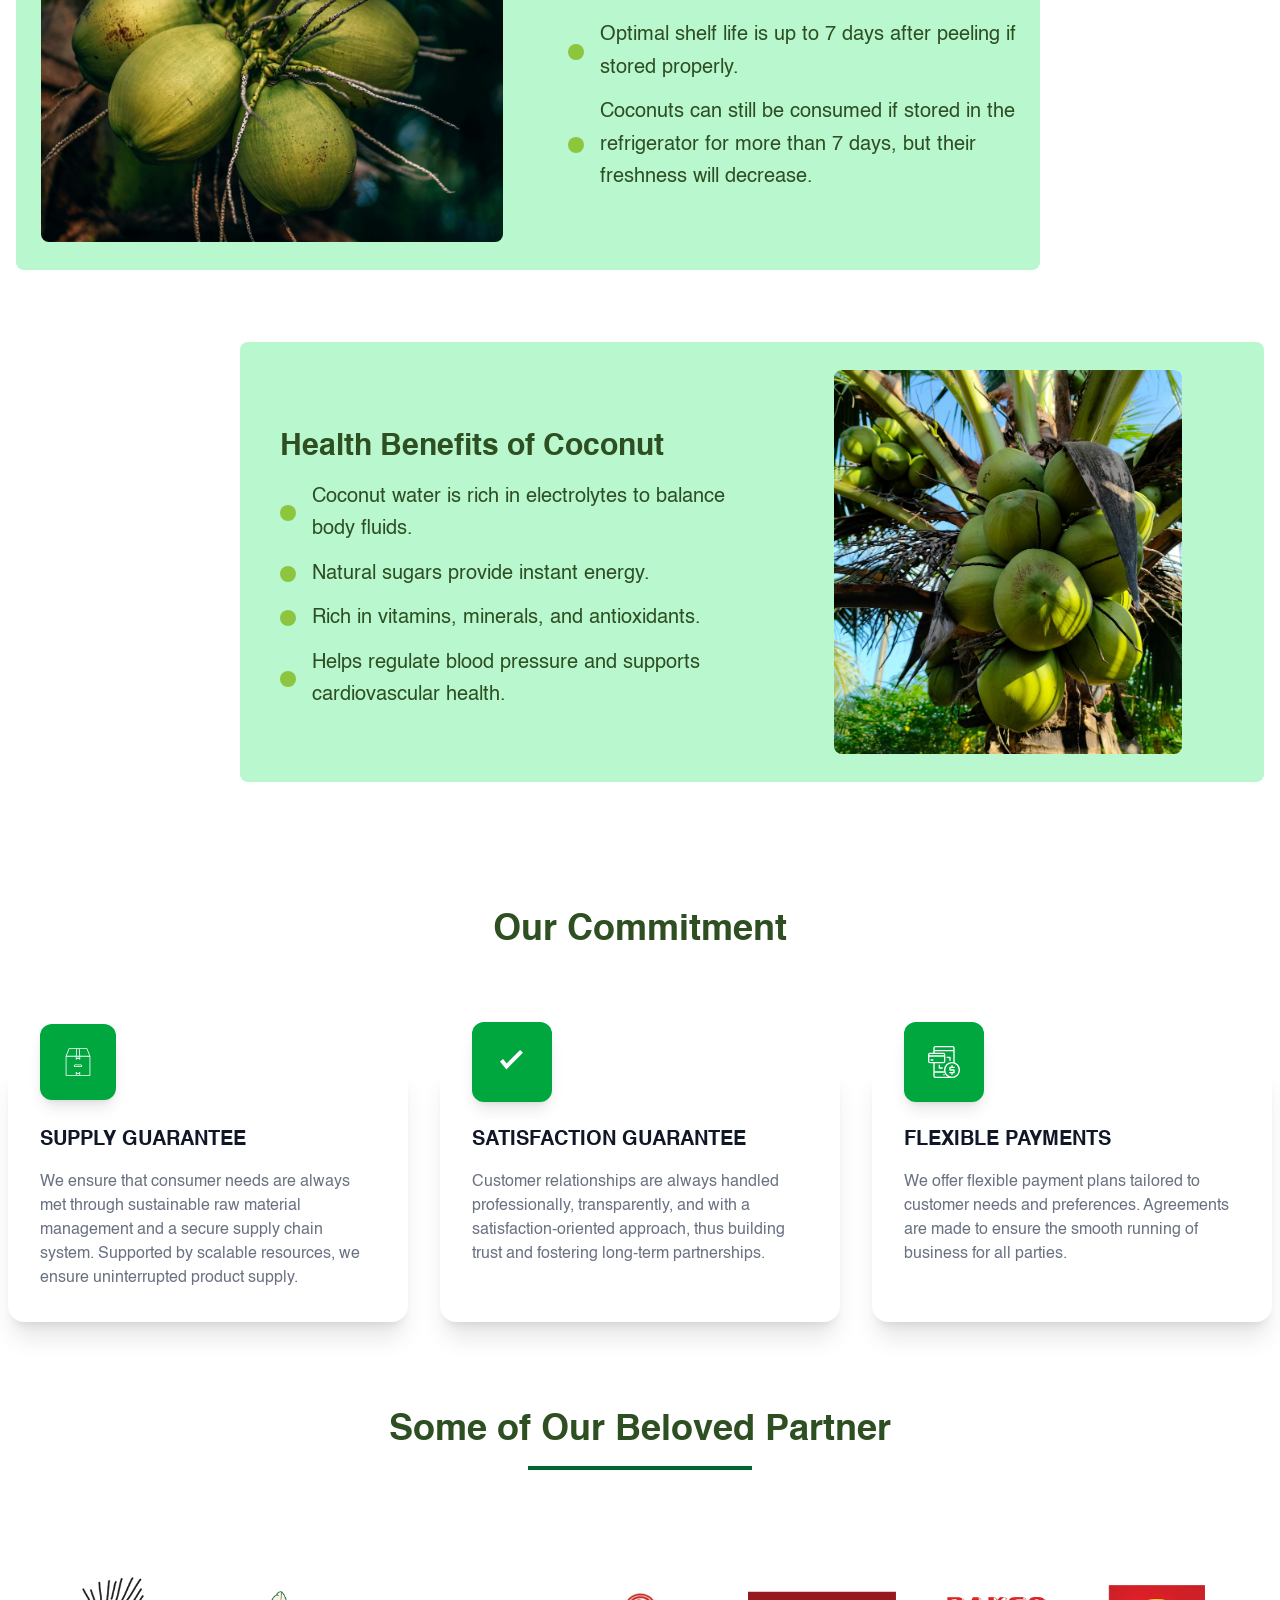
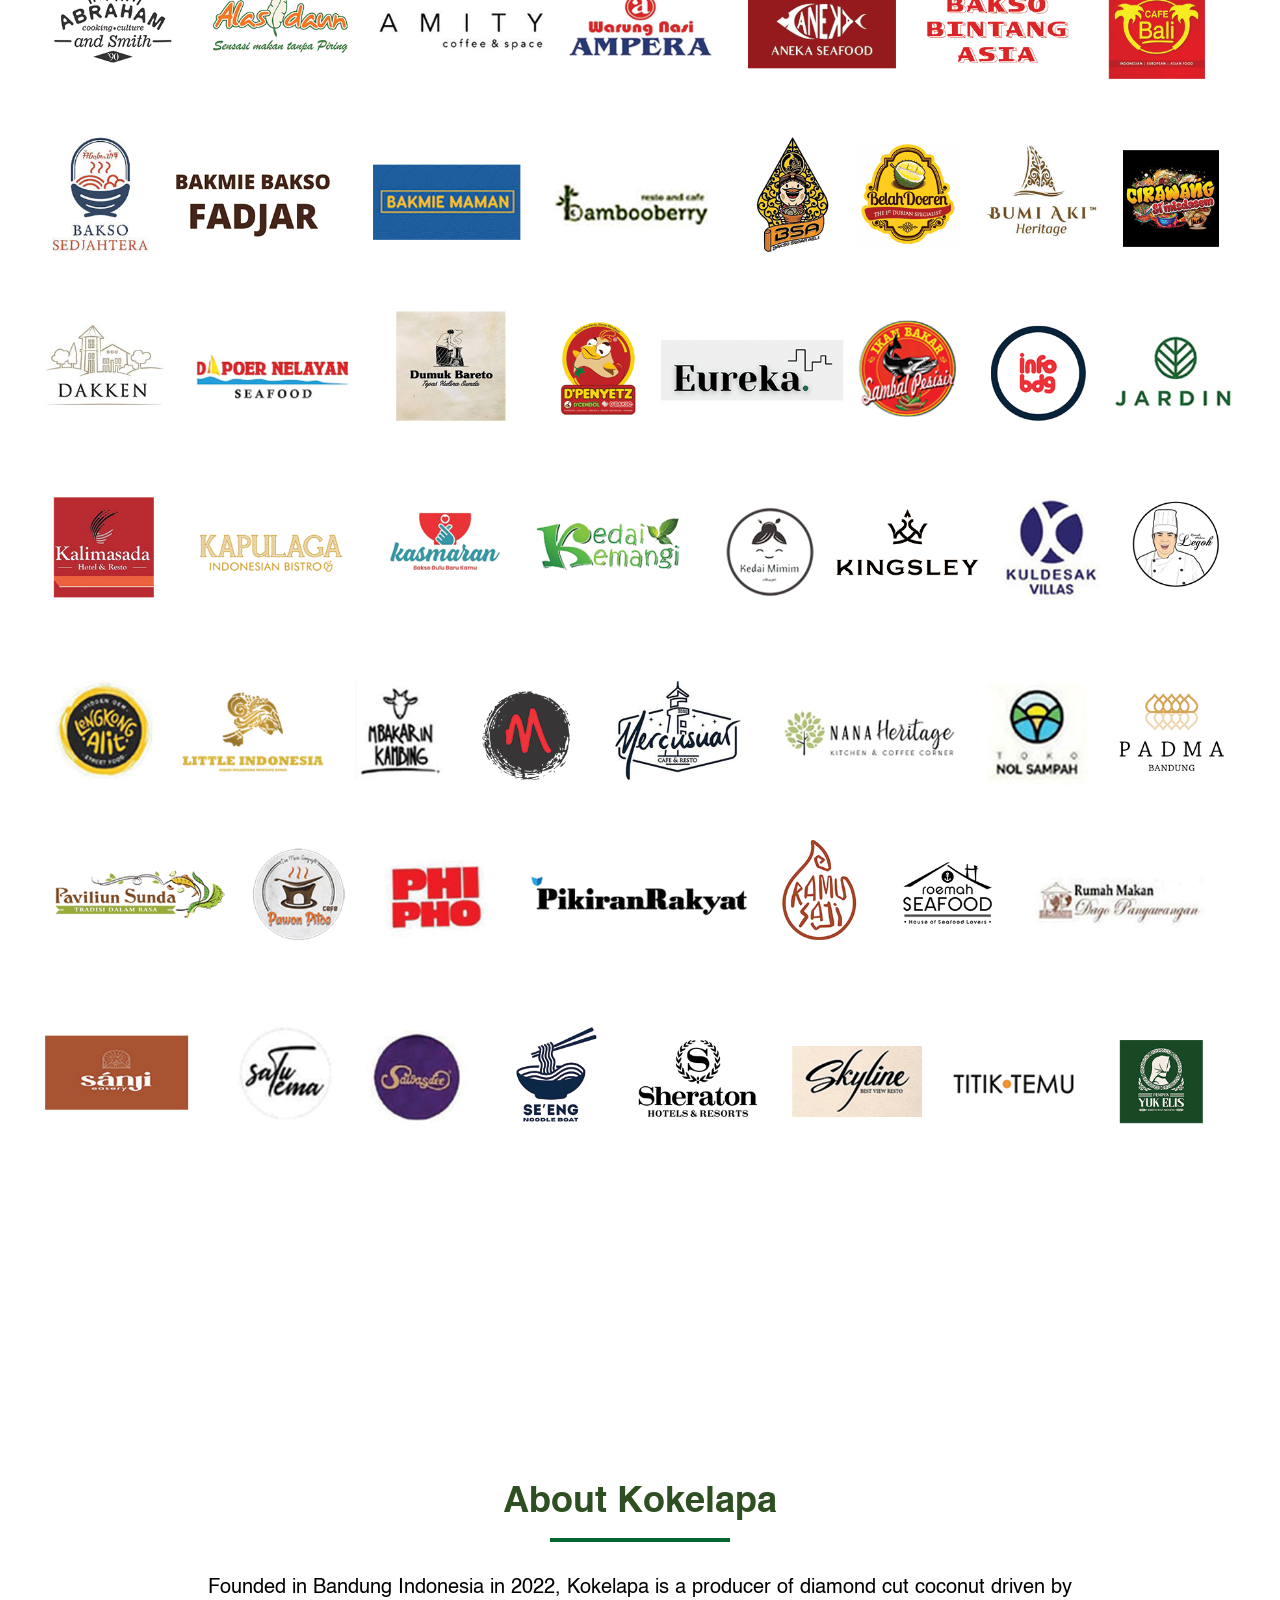
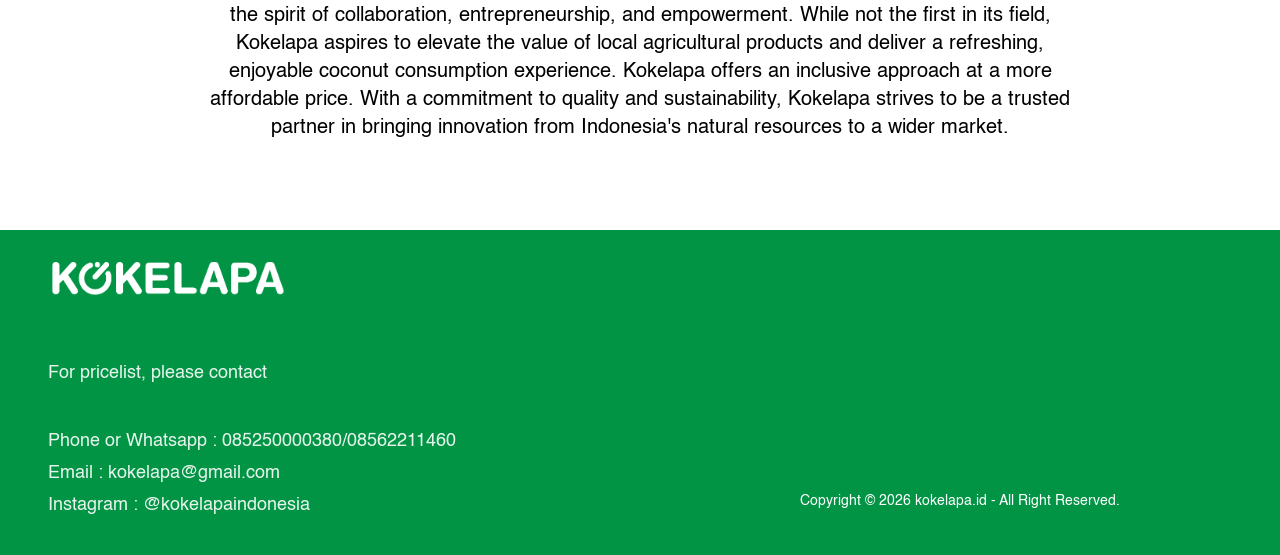
==== commit 802d7486: "update images kelapa section" ====
--- a/en/index.html
+++ b/en/index.html
@@ -158,7 +158,7 @@
                         </div>           
                     </div>
                     <div class="@xs:@sm:col-span-4 @3xs:@2xs:@xs:@sm:order-first @md:@lg:@xl:@2xl:order-last @md:@lg:@xl:@2xl:col-span-2 @xs:@sm:mx-4 @md:@lg:@xl:@2xl:mx-4 @xs:@sm:my-5 @md:@lg:@xl:@2xl:my-4 flex items-center justify-center"> 
-                        <img src="../assets/images/kelapa-utuh-1.jpg" alt="kokelapa image" class="w-auto h-96 rounded-lg object-cover object-center"/>
+                        <img src="../assets/images/kelapa-utuh-1.jpeg" alt="kokelapa image" class="w-auto h-96 rounded-lg object-cover object-center"/>
                     </div>
                 </div>
             </div>
--- a/assets/css/style.css
+++ b/assets/css/style.css
@@ -376,9 +376,6 @@
   .items-end {
     align-items: flex-end;
   }
-  .items-start {
-    align-items: flex-start;
-  }
   .justify-center {
     justify-content: center;
   }
@@ -518,18 +515,6 @@
   }
   .font-HelveticaBold {
     font-family: var(--font-HelveticaBold);
-  }
-  .font-HelveticaCompressed {
-    font-family: var(--font-HelveticaCompressed);
-  }
-  .font-HelveticaLight {
-    font-family: var(--font-HelveticaLight);
-  }
-  .font-HelveticaOblique {
-    font-family: var(--font-HelveticaOblique);
-  }
-  .font-HelveticaRoundedBold {
-    font-family: var(--font-HelveticaRoundedBold);
   }
   .text-3xl {
     font-size: var(--text-3xl);
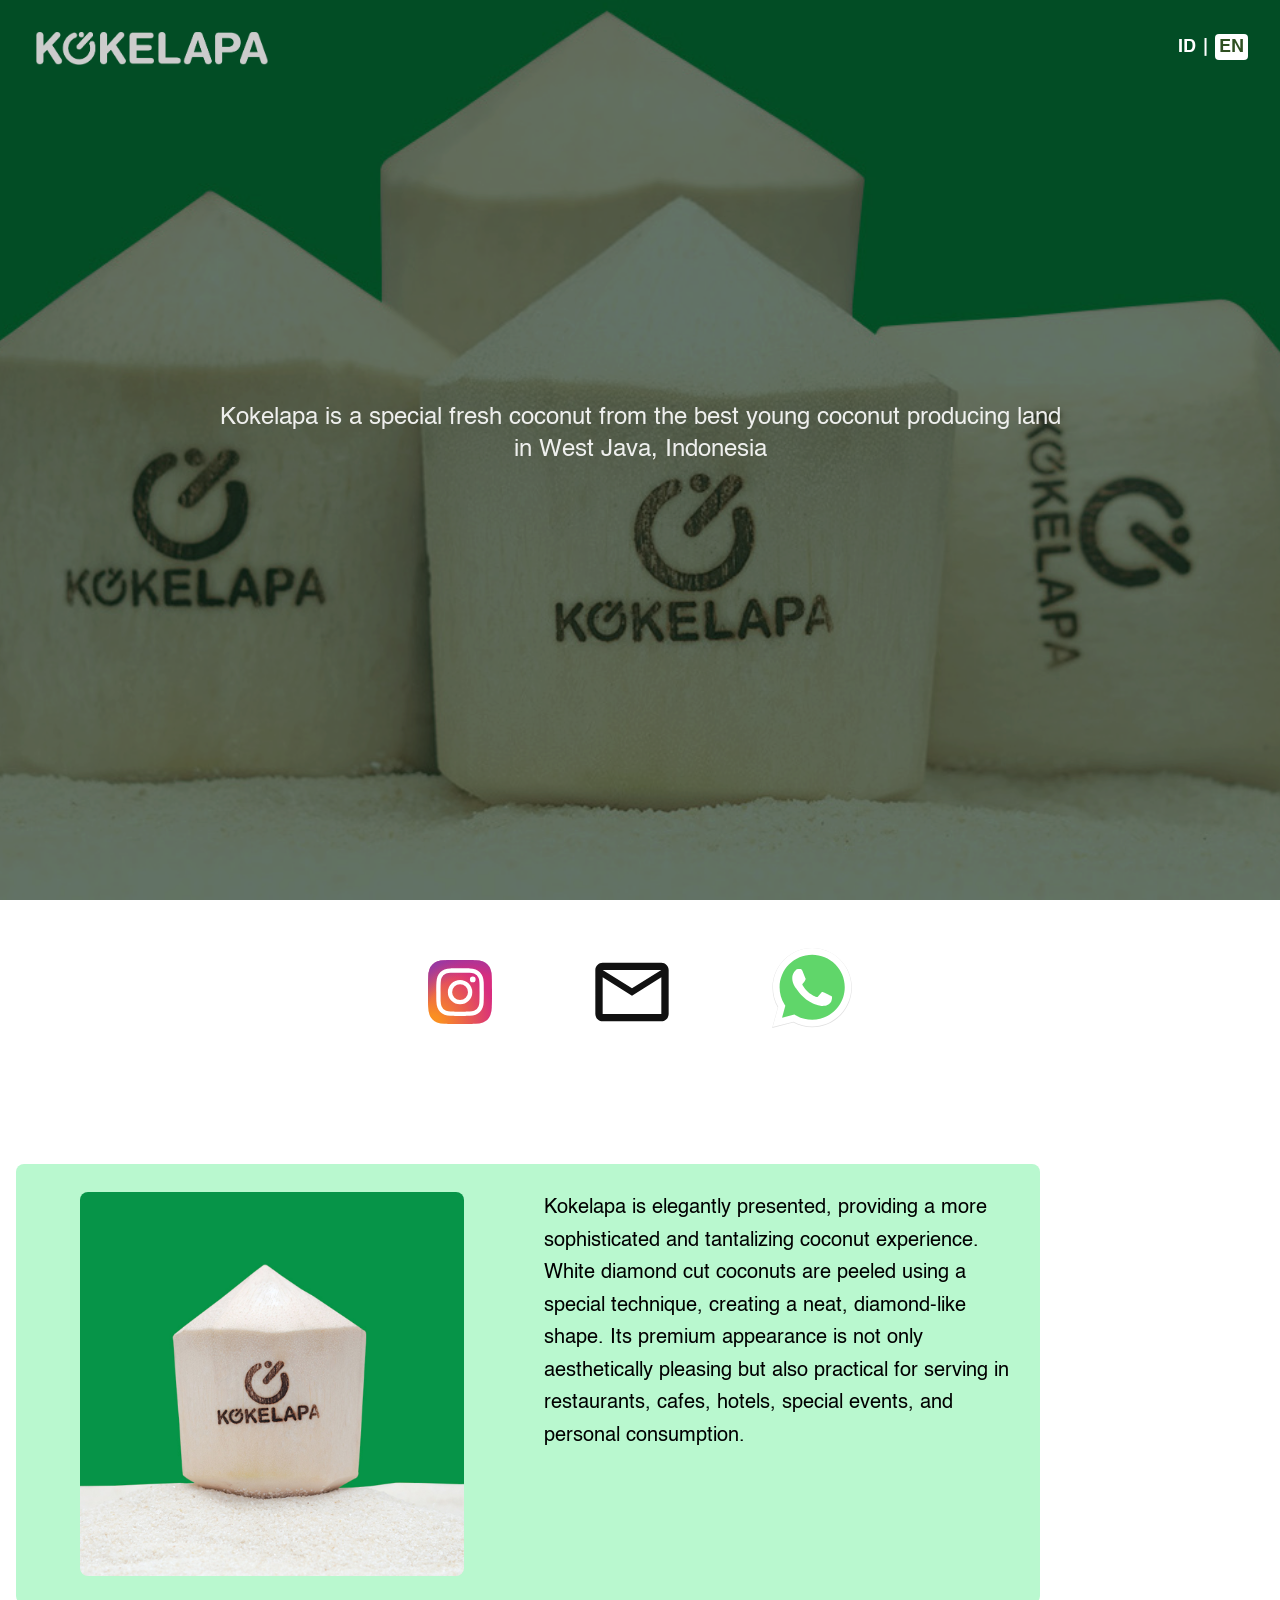
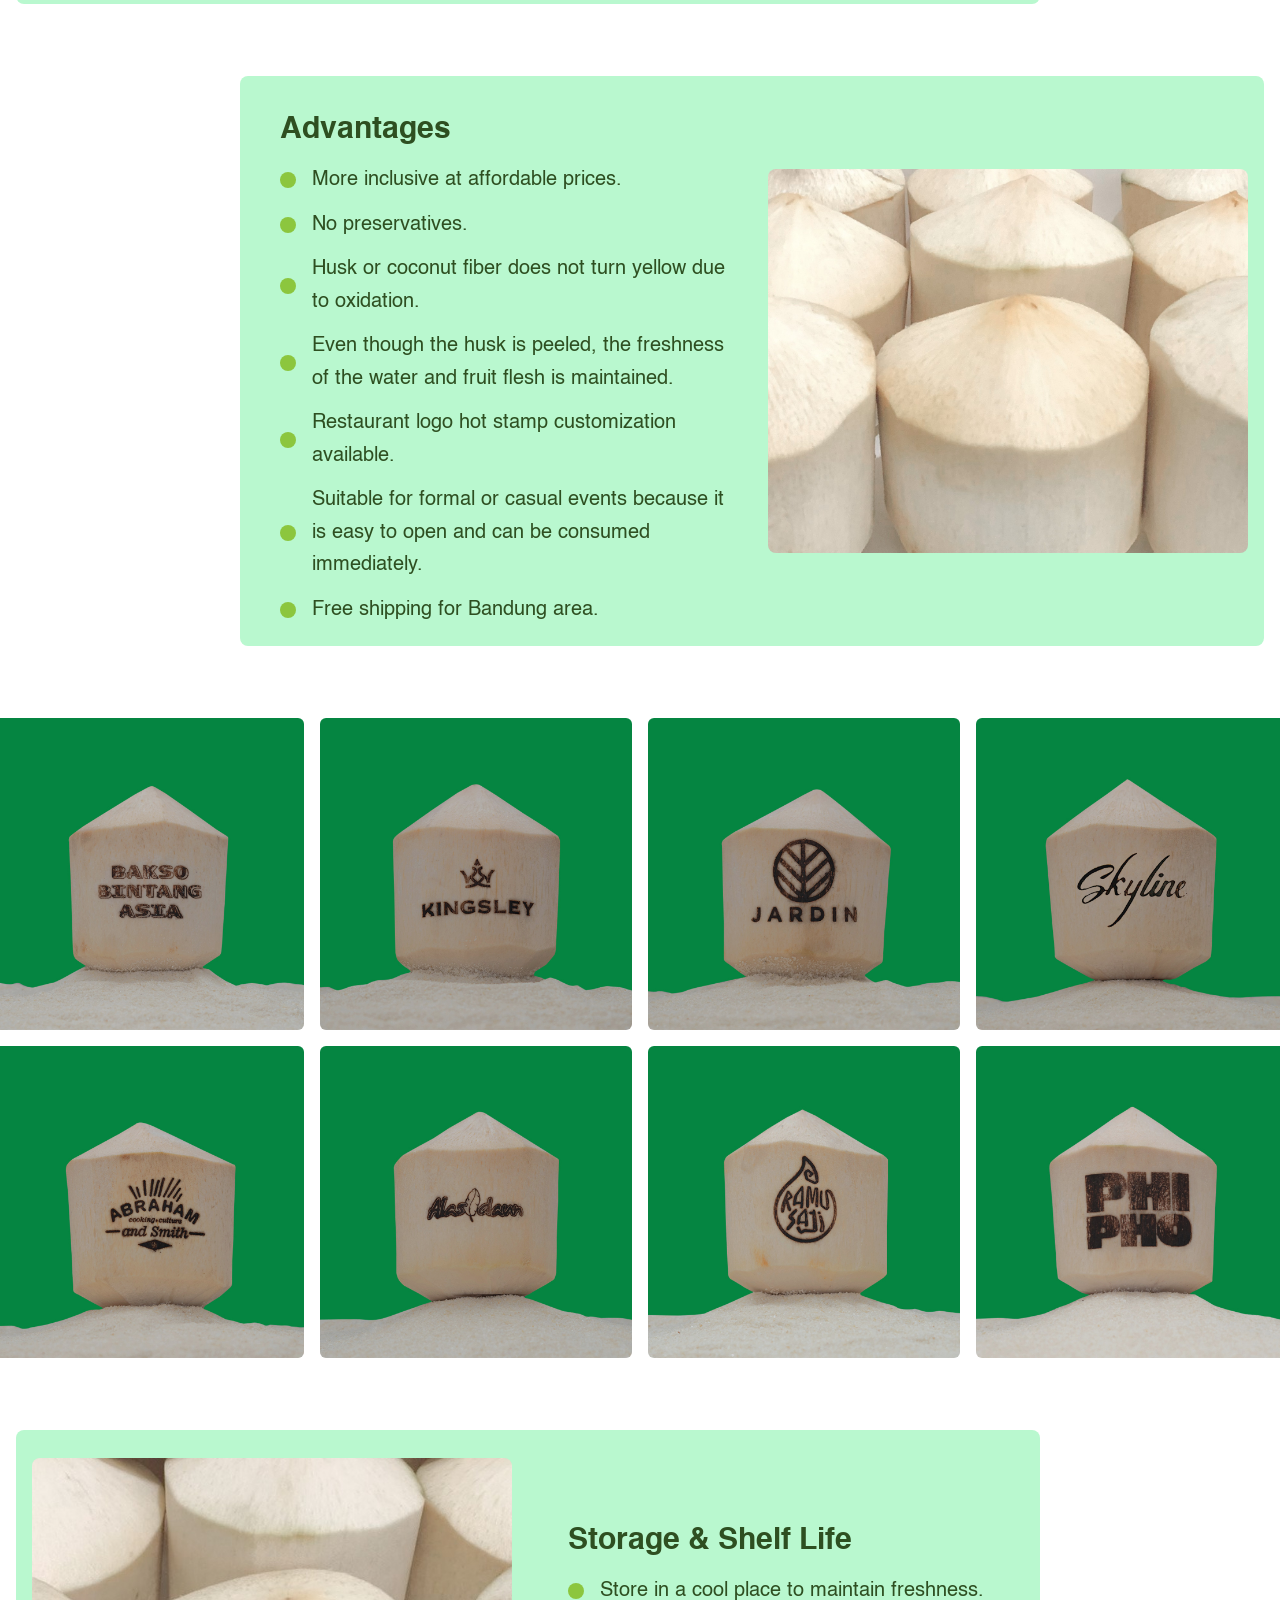
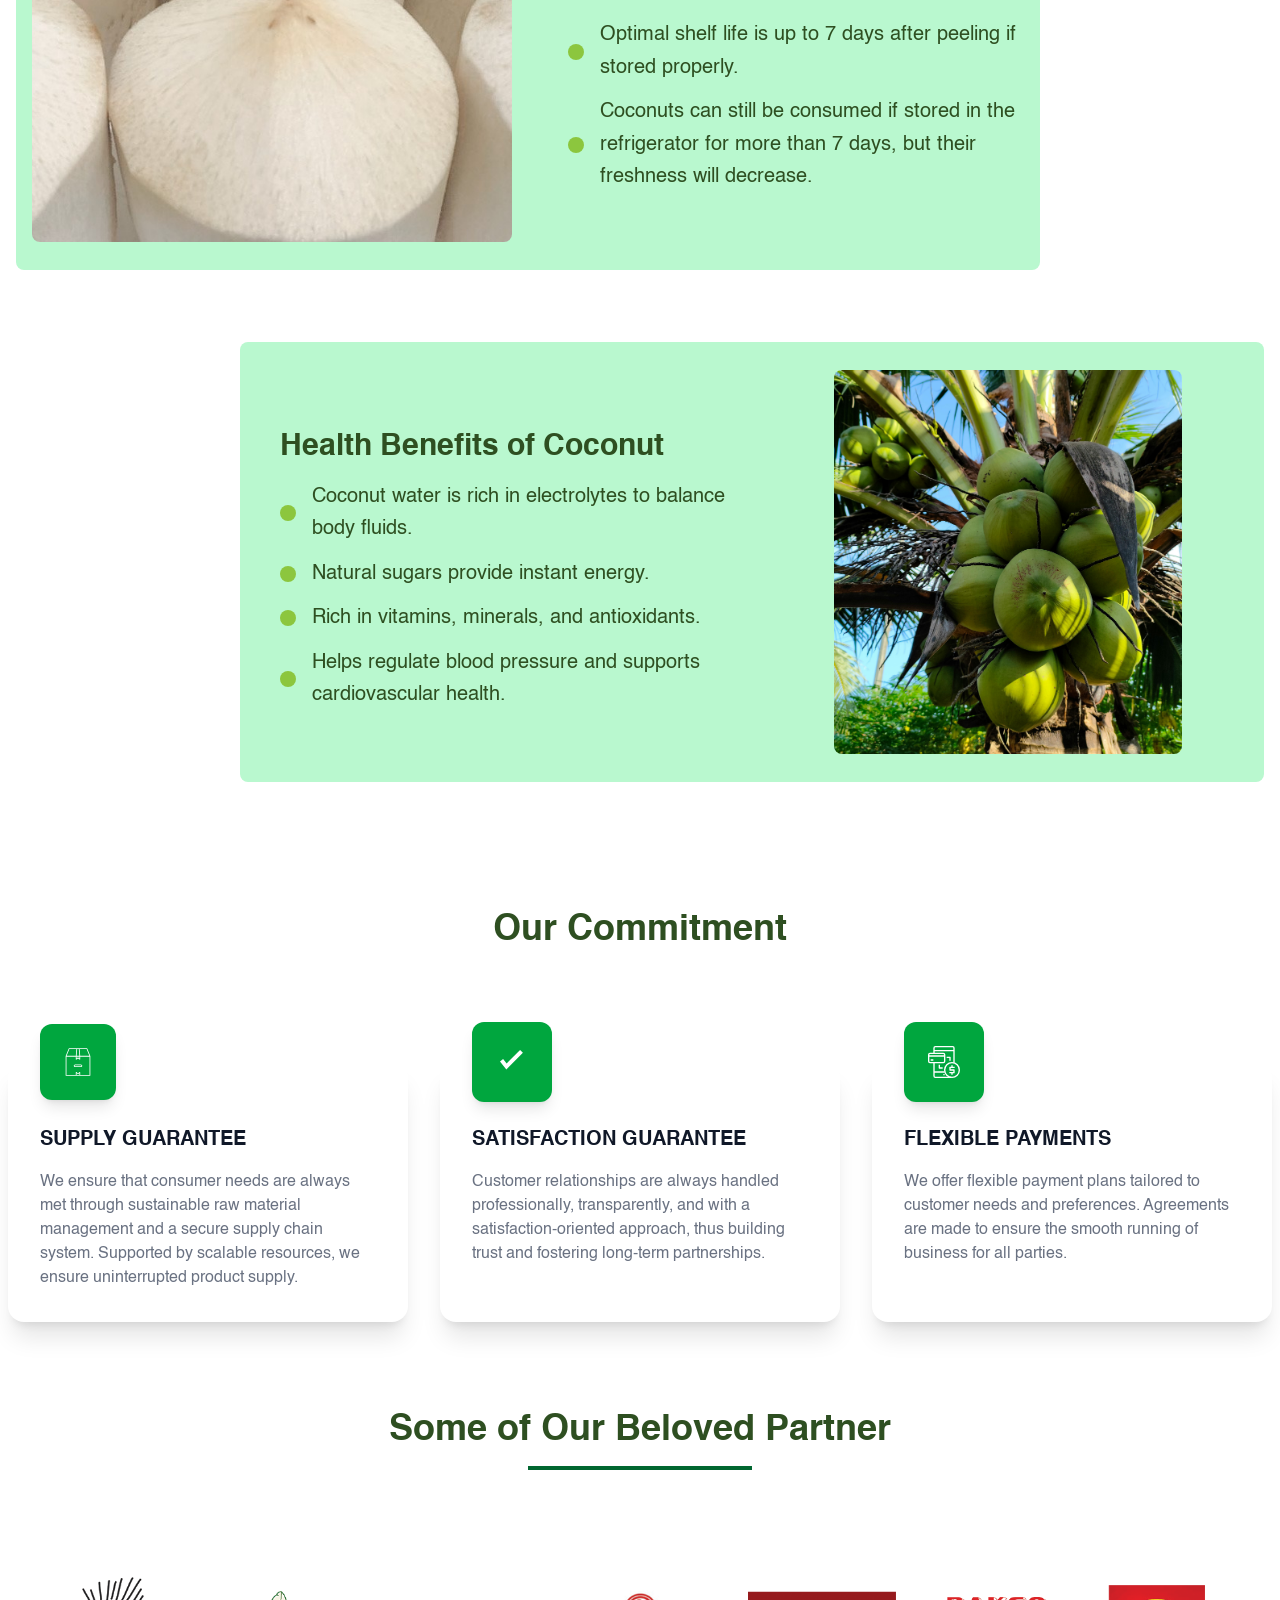
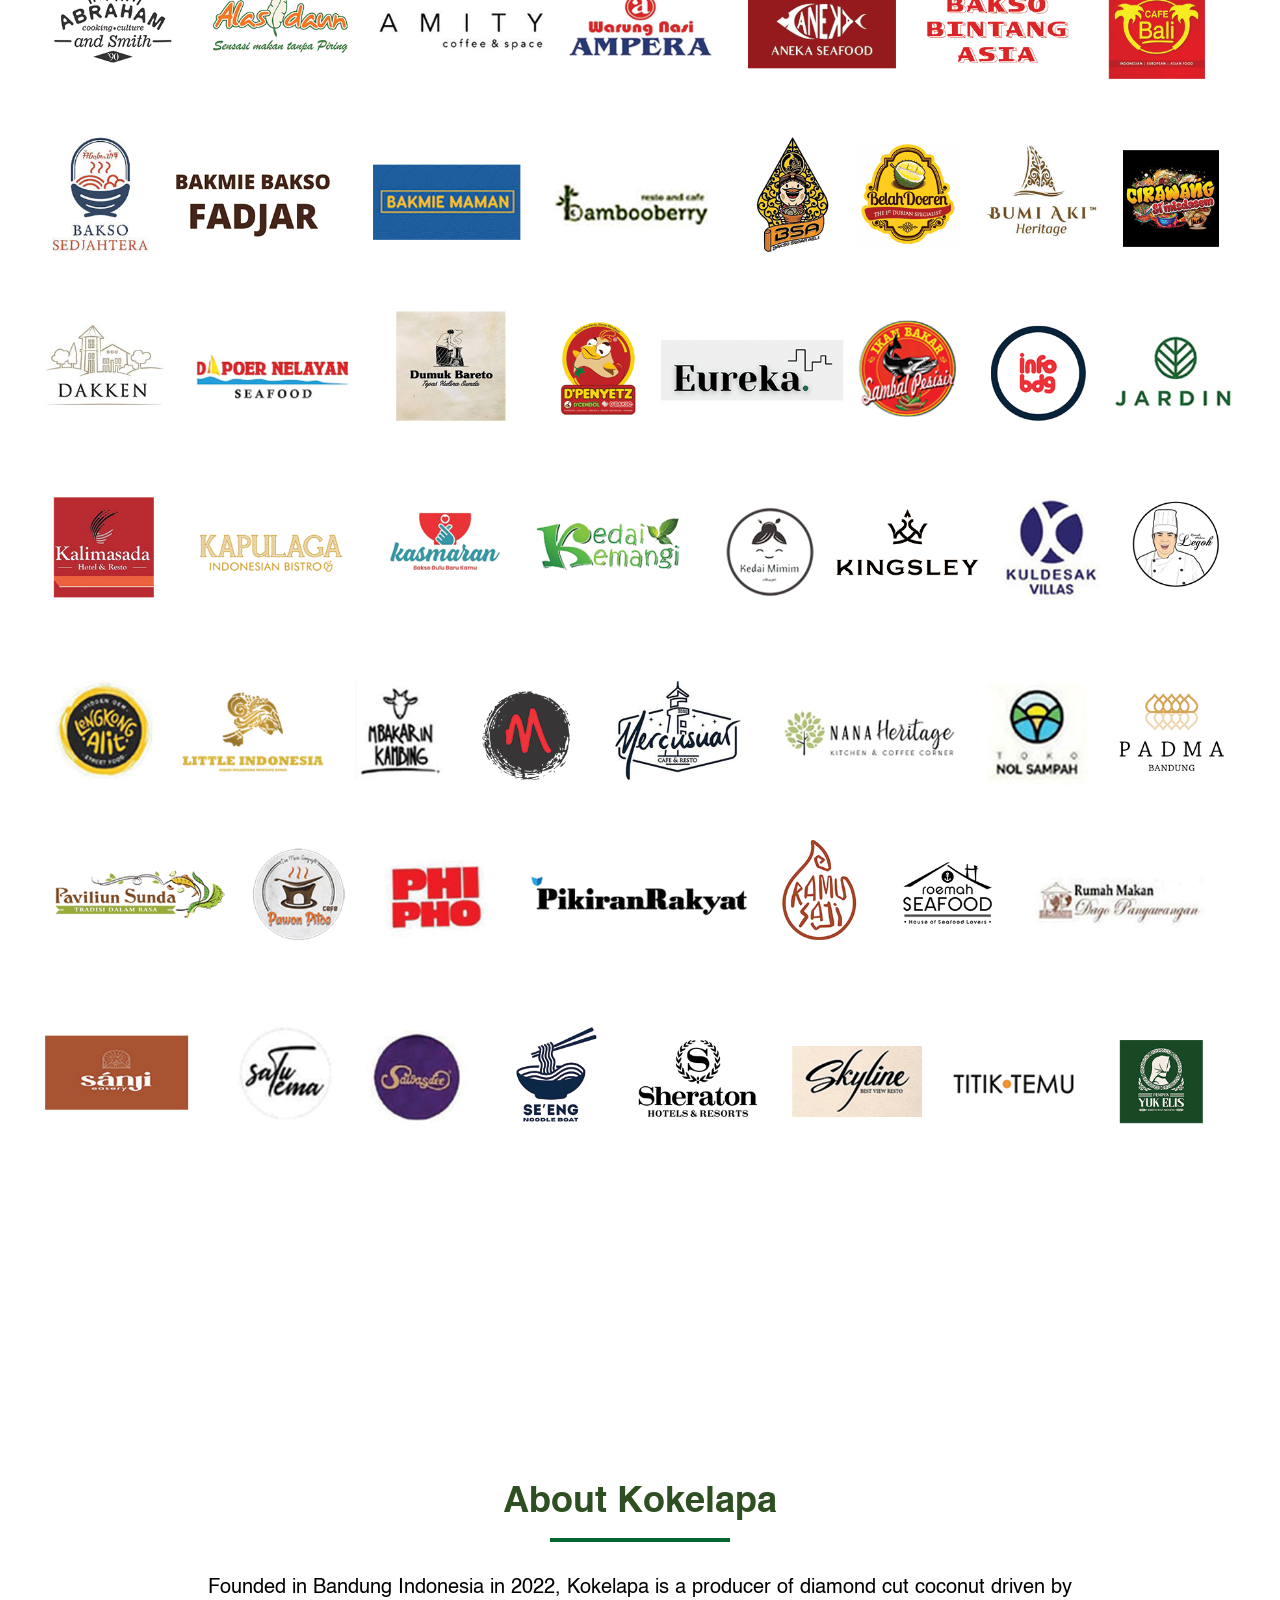
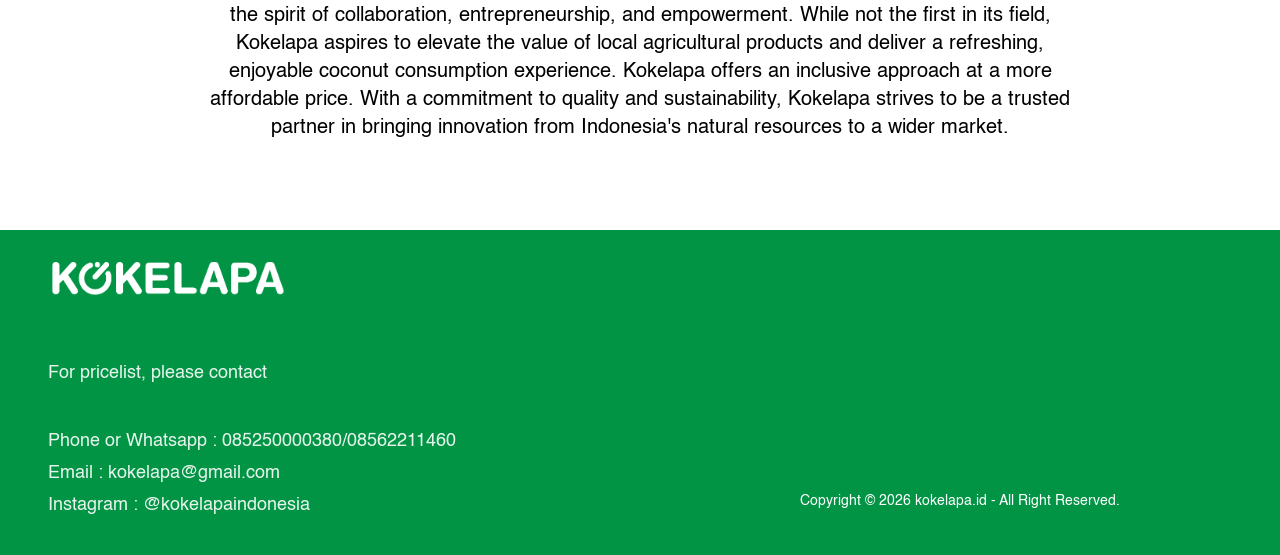
==== commit 1e8f5612: "reupdate pictures kokelapa section" ====
--- a/en/index.html
+++ b/en/index.html
@@ -189,7 +189,7 @@
             <div class="bg-green-200 rounded-lg py-3 @md:@lg:@xl:@xl:@2xl:mx-4 right-0 @md:@lg:@xl:@2xl:w-4/5 @xs:@sm:mx-2 @xs:@sm:w-auto @xs:@sm:justify-center @md:@lg:@xl:@2xl:justify-end-safe">
                 <div class="grid grid-cols-4">
                     <div class="@xs:@sm:col-span-4 @md:@lg:@xl:@2xl:col-span-2 @xs:@sm:mx-4 @md:@lg:@xl:@2xl:mx-4 @xs:@sm:my-5 @md:@lg:@xl:@2xl:my-4 flex items-center justify-center"> 
-                        <img src="../assets/images/kelapa-utuh-2.jpg" alt="kokelapa image" class="w-auto h-96 rounded-lg object-cover object-center"/>
+                        <img src="../assets/images/kelapa-utuh-2.jpeg" alt="kokelapa image" class="w-auto h-96 rounded-lg object-cover object-center"/>
                     </div>
                     <div class="@xs:@sm:col-span-4 @md:@lg:@xl:@2xl:col-span-2 @xs:@sm:mx-4 @md:@lg:@xl:@2xl:ml-10 @xs:@sm:my-2 @md:@lg:@xl:@2xl:my-2 flex items-center justify-center"> 
                         <div class="relative">
--- a/assets/css/style.css
+++ b/assets/css/style.css
@@ -48,11 +48,7 @@
     --color-greenlime: #8cc63e;
     --color-greenpick: #009444;
     --font-Helvetica: Helvetica, "sans-serif";
-    --font-HelveticaRoundedBold: HelveticaRoundedBold, "sans-serif";
-    --font-HelveticaOblique: HelveticaOblique, "sans-serif";
-    --font-HelveticaLight: HelveticaLight, "sans-serif";
     --font-HelveticaBold: HelveticaBold, "sans-serif";
-    --font-HelveticaCompressed: HelveticaCompressed, "sans-serif";
   }
 }
 @layer base {
